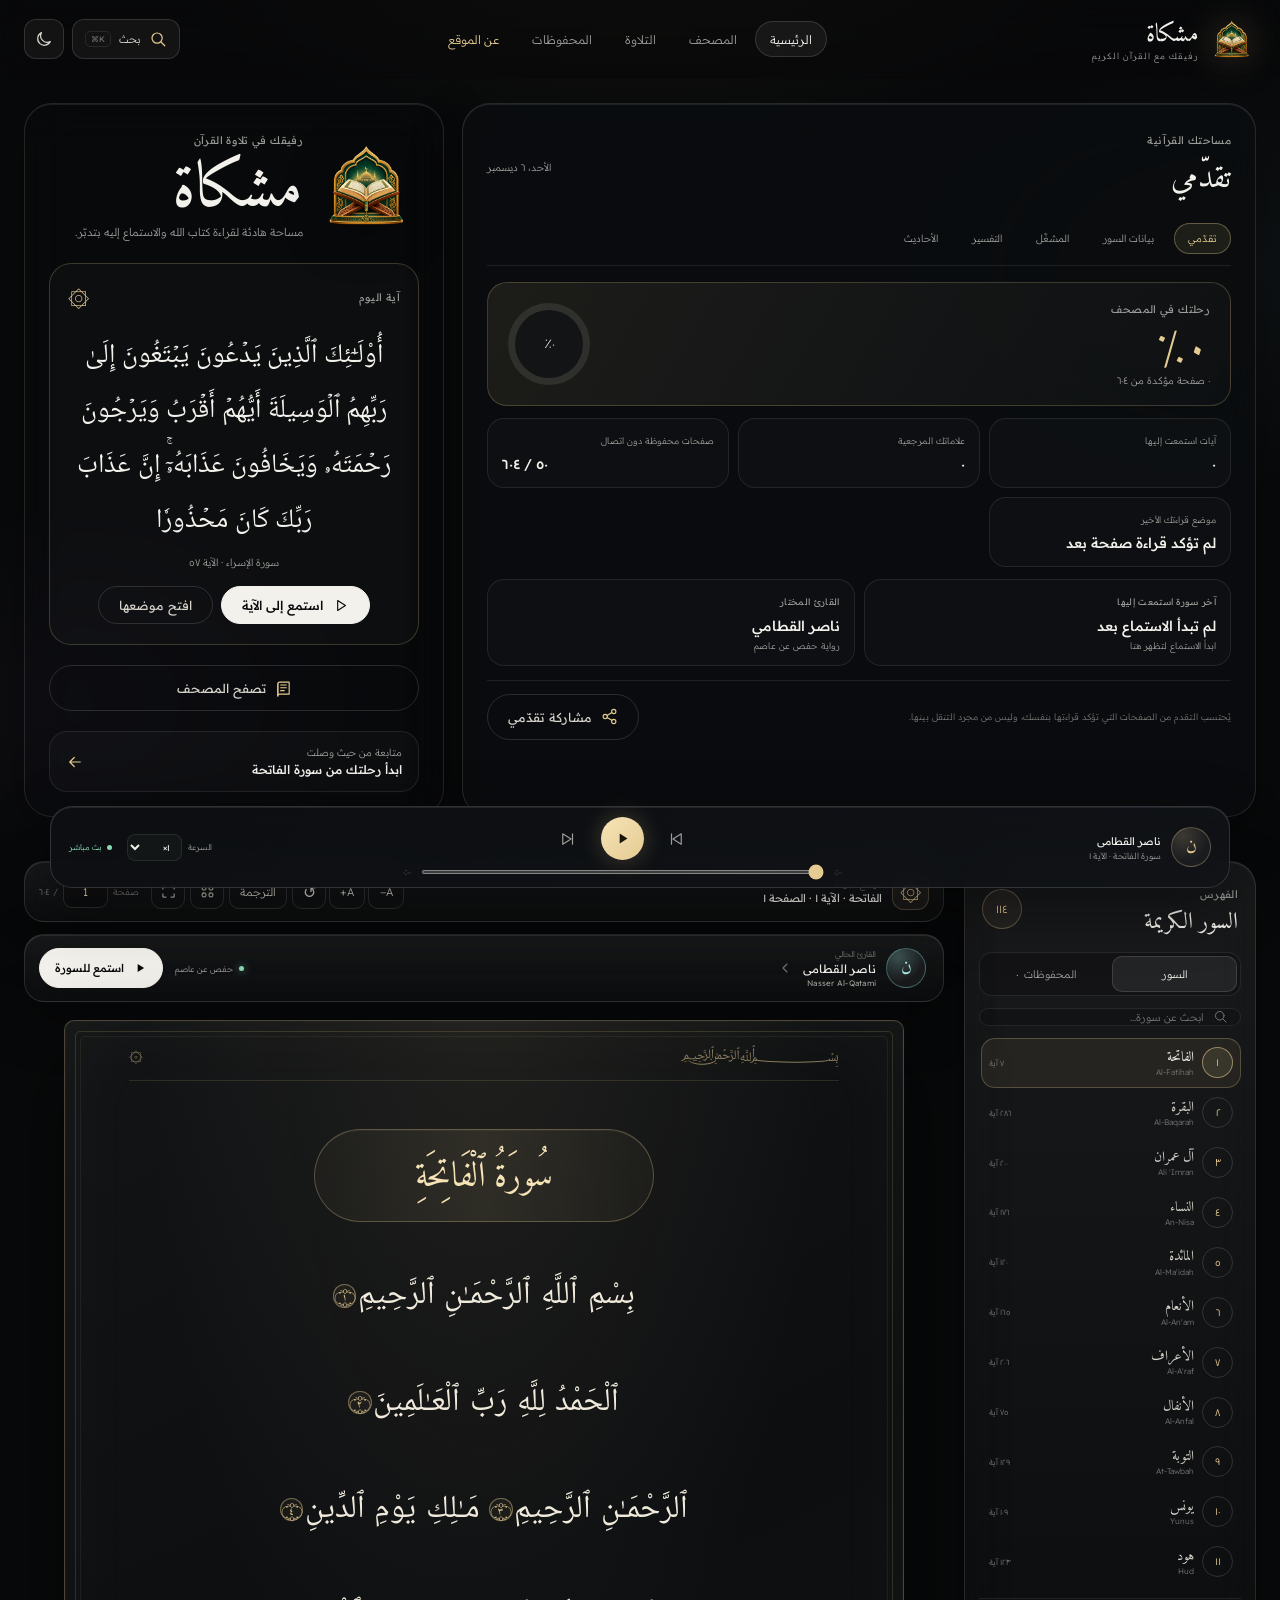
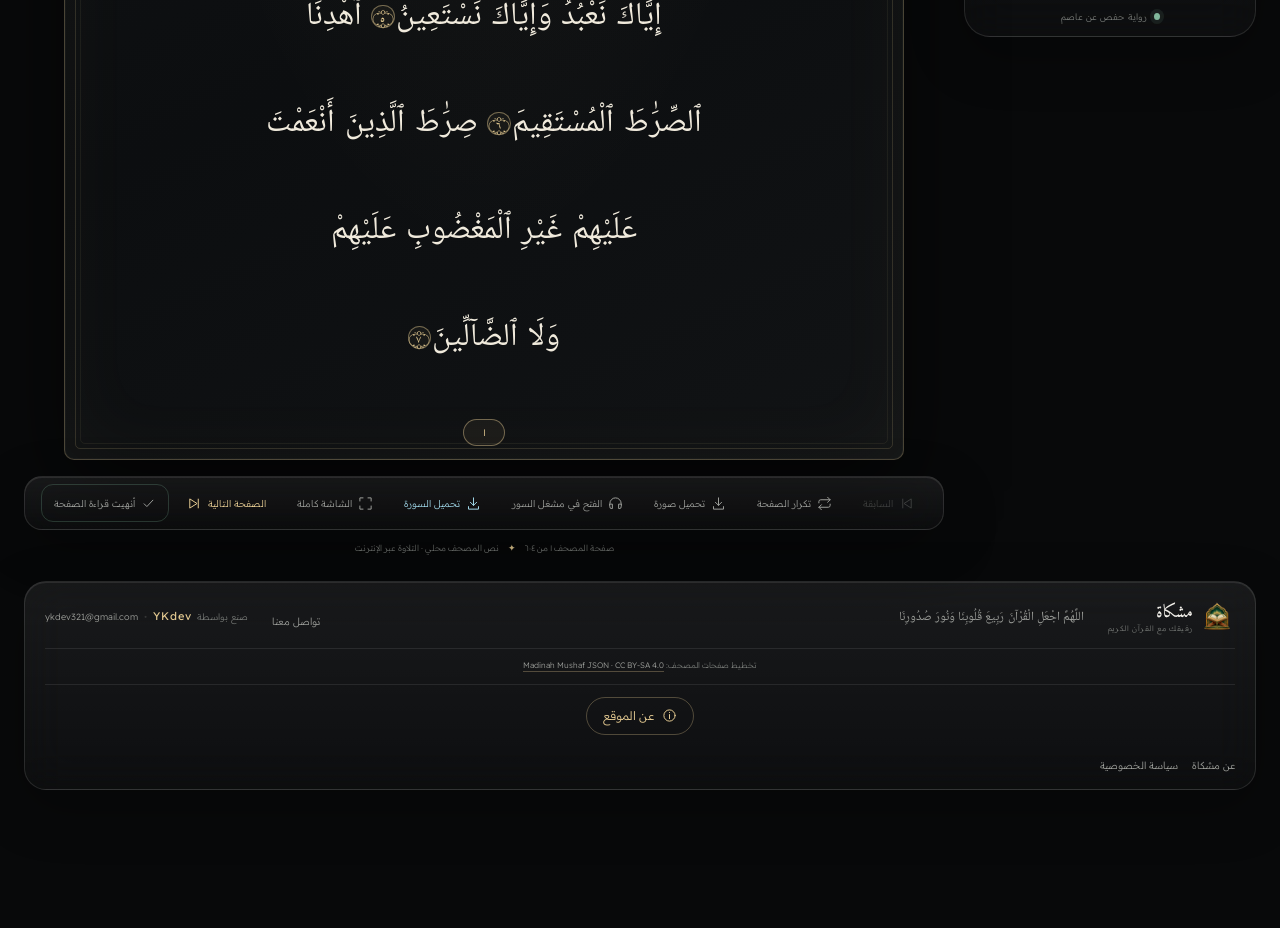
==== index.html @ bbfc26b6 "Upload Mishkat V8" ====
<!DOCTYPE html>

<html dir="rtl" lang="ar">
<head>
<meta charset="utf-8"/>
<meta content="width=device-width, initial-scale=1, viewport-fit=cover" name="viewport"/>
<meta content="#08090a" name="theme-color"/>
<meta content="8.1.0" name="application-version"/>
<meta content="القرآن الكريم — مصحف إلكتروني بتخطيط صفحات مصحف المدينة، وتلاوات متزامنة مع الكلمات، وفهرس كامل للصفحات، وقرّاء برواية حفص عن عاصم." name="description"/>
<meta content="dark light" name="color-scheme"/>
<title>مشكاة | القرآن الكريم</title>
<link href="icons/logo-mishkat.png" rel="icon" type="image/png"/>
<link href="manifest.webmanifest" rel="manifest"/>
<link as="font" crossorigin="" href="assets/fonts/readex-pro-ar.woff2" rel="preload" type="font/woff2"/>
<link as="font" crossorigin="" href="assets/fonts/noto-naskh-arabic-ar.woff2" rel="preload" type="font/woff2"/>
<link href="assets/styles.css" rel="stylesheet"/>
</head>
<body>
<svg aria-hidden="true" class="svg-sprite" xmlns="http://www.w3.org/2000/svg">
<symbol id="i-book" viewbox="0 0 24 24"><path d="M4 5.5A2.5 2.5 0 0 1 6.5 3H20v17H6.5A2.5 2.5 0 0 0 4 22.5z"></path><path d="M4 5.5v17M8 7h8M8 11h8M8 15h5"></path></symbol>
<symbol id="i-search" viewbox="0 0 24 24"><circle cx="10.8" cy="10.8" r="6.8"></circle><path d="m16 16 5 5"></path></symbol>
<symbol id="i-bookmark" viewbox="0 0 24 24"><path d="M6 4.5A1.5 1.5 0 0 1 7.5 3h9A1.5 1.5 0 0 1 18 4.5V22l-6-4-6 4z"></path></symbol>
<symbol id="i-moon" viewbox="0 0 24 24"><path d="M20.5 15.4A8.8 8.8 0 0 1 8.6 3.5 8.9 8.9 0 1 0 20.5 15.4Z"></path></symbol>
<symbol id="i-sun" viewbox="0 0 24 24"><circle cx="12" cy="12" r="4"></circle><path d="M12 2v2M12 20v2M4.9 4.9l1.4 1.4m11.4 11.4 1.4 1.4M2 12h2m16 0h2M4.9 19.1l1.4-1.4M17.7 6.3l1.4-1.4"></path></symbol>
<symbol id="i-play" viewbox="0 0 24 24"><path d="m8 5 11 7-11 7z"></path></symbol>
<symbol id="i-pause" viewbox="0 0 24 24"><path d="M8 5h3v14H8zM15 5h3v14h-3z"></path></symbol>
<symbol id="i-prev" viewbox="0 0 24 24"><path d="M6 5v14M19 5 8 12l11 7z"></path></symbol>
<symbol id="i-next" viewbox="0 0 24 24"><path d="M18 5v14M5 5l11 7-11 7z"></path></symbol>
<symbol id="i-menu" viewbox="0 0 24 24"><path d="M3 6h18M3 12h18M3 18h18"></path></symbol>
<symbol id="i-close" viewbox="0 0 24 24"><path d="m6 6 12 12M18 6 6 18"></path></symbol>
<symbol id="i-download" viewbox="0 0 24 24"><path d="M12 3v12m-5-5 5 5 5-5M4 17v4h16v-4"></path></symbol>
<symbol id="i-repeat" viewbox="0 0 24 24"><path d="m17 2 4 4-4 4M3 11V9a3 3 0 0 1 3-3h15M7 22l-4-4 4-4m14-1v2a3 3 0 0 1-3 3H3"></path></symbol>
<symbol id="i-chevron" viewbox="0 0 24 24"><path d="m9 18 6-6-6-6"></path></symbol>
<symbol id="i-headphones" viewbox="0 0 24 24"><path d="M3 13v-1a9 9 0 0 1 18 0v1M3 13h4v7H5a2 2 0 0 1-2-2zM21 13h-4v7h2a2 2 0 0 0 2-2z"></path></symbol>
<symbol id="i-share" viewbox="0 0 24 24"><circle cx="18" cy="5" r="3"></circle><circle cx="6" cy="12" r="3"></circle><circle cx="18" cy="19" r="3"></circle><path d="m8.7 10.7 6.6-4.4m-6.6 7 6.6 4.1"></path></symbol>
<symbol id="i-grid" viewbox="0 0 24 24"><rect height="6" rx="1.4" width="6" x="3.5" y="3.5"></rect><rect height="6" rx="1.4" width="6" x="14.5" y="3.5"></rect><rect height="6" rx="1.4" width="6" x="3.5" y="14.5"></rect><rect height="6" rx="1.4" width="6" x="14.5" y="14.5"></rect></symbol>
<symbol id="i-expand" viewbox="0 0 24 24"><path d="M8 3H3v5M16 3h5v5M8 21H3v-5M16 21h5v-5"></path></symbol>
<symbol id="i-collapse" viewbox="0 0 24 24"><path d="M3 8h5V3M21 8h-5V3M3 16h5v5M21 16h-5v5"></path></symbol>
<symbol id="i-check" viewbox="0 0 24 24"><path d="m5 12.5 4.4 4.4L19 6.7"></path></symbol>
<symbol id="i-info" viewbox="0 0 24 24"><circle cx="12" cy="12" r="9"></circle><path d="M12 10.5V17M12 7.2v.2"></path></symbol>
<symbol id="i-mail" viewbox="0 0 24 24"><rect height="14" rx="3" width="18" x="3" y="5"></rect><path d="m4 7 8 6 8-6"></path></symbol>
<symbol id="i-list" viewbox="0 0 24 24"><path d="M8 5h13M8 12h13M8 19h13M3.5 5h.1M3.5 12h.1M3.5 19h.1"></path></symbol>
<symbol id="i-arrow" viewbox="0 0 24 24"><path d="M19 12H5m6-6-6 6 6 6"></path></symbol>
<symbol id="i-spark" viewbox="0 0 24 24"><path d="M12 2.8c.6 5.1 3.1 7.6 8.2 8.2-5.1.6-7.6 3.1-8.2 8.2-.6-5.1-3.1-7.6-8.2-8.2 5.1-.6 7.6-3.1 8.2-8.2Z"></path></symbol>
</svg>
<div class="app">
<header class="topbar" id="topbar">
<div class="topbar-inner">
<button aria-controls="library-panel" aria-expanded="false" aria-label="فتح فهرس السور" class="icon-btn mobile-menu" id="mobile-menu">
<svg><use href="#i-menu"></use></svg>
</button>
<a aria-label="القرآن الكريم — الصفحة الرئيسية" class="brand" href="index.html">
<img alt="" class="brand-logo" height="46" src="icons/logo-mishkat.png" width="46"/>
<span class="brand-copy"><strong>مشكاة</strong><small>رفيقك مع القرآن الكريم</small></span>
</a>
<nav aria-label="التنقل الرئيسي" class="main-nav">
<button class="nav-link active" data-nav="home">الرئيسية</button>
<button class="nav-link" data-nav="reader">المصحف</button>
<a aria-label="فتح مشغل السور" class="nav-link" data-nav="listen" href="player.html">التلاوة</a>
<button class="nav-link" data-nav="saved">المحفوظات</button>
<a class="nav-link nav-about" href="about.html">عن الموقع</a>
</nav>
<div class="topbar-actions">
<button aria-label="بحث في القرآن" class="glass-action search-action" id="search-open">
<svg><use href="#i-search"></use></svg><span>بحث</span><kbd aria-hidden="true">⌘K</kbd>
</button>
<button aria-label="تغيير المظهر" class="glass-icon" id="theme-toggle" title="تغيير المظهر"><svg><use href="#i-moon"></use></svg></button>
</div>
</div>
</header>
<main class="page-shell" id="top">
<section aria-label="لوحة مشكاة الرئيسية" class="home-dashboard" id="home-dashboard">
<div class="home-intro glass-panel">
<div class="home-brand-lockup">
<img alt="شعار مشكاة" height="104" src="icons/logo-mishkat.png" width="104"/>
<div><span class="eyebrow">رفيقك في تلاوة القرآن</span><h1>مشكاة</h1><p>مساحة هادئة لقراءة كتاب الله والاستماع إليه بتدبّر.</p></div>
</div>
<div class="daily-verse-box">
<div class="daily-verse-heading"><span class="eyebrow">آية اليوم</span><span class="daily-verse-ornament">۞</span></div>
<blockquote dir="rtl" id="daily-verse-text" lang="ar">يتم تجهيز آية اليوم…</blockquote>
<div class="daily-verse-reference" id="daily-verse-reference">القرآن الكريم</div>
<div class="daily-verse-actions">
<button class="btn btn-primary" id="daily-ayah-play"><svg><use href="#i-play"></use></svg><span>استمع إلى الآية</span></button>
<button class="btn btn-ghost" id="daily-ayah-open">افتح موضعها</button>
</div>
</div>
<button class="btn btn-ghost" id="hero-browse"><svg><use href="#i-book"></use></svg><span>تصفح المصحف</span></button>
<button class="home-continue" id="dashboard-continue"><span>متابعة من حيث وصلت</span><strong id="dashboard-last-read">سورة الفاتحة · الآية ١</strong><svg><use href="#i-arrow"></use></svg></button>
</div>
<div class="dashboard-main glass-panel">
<div class="dashboard-header"><div><span class="eyebrow">مساحتك القرآنية</span><h2 id="dashboard-view-title">تقدّمي</h2></div><span class="dashboard-date" id="dashboard-date"></span></div>
<nav aria-label="أقسام لوحة مشكاة" class="dashboard-tabs">
<button aria-pressed="true" class="dashboard-tab active" data-dashboard-view="progress">تقدّمي</button>
<button aria-pressed="false" class="dashboard-tab" data-dashboard-view="surah">بيانات السور</button>
<button aria-pressed="false" class="dashboard-tab" data-dashboard-view="player">المشغّل</button>
<button aria-pressed="false" class="dashboard-tab" data-dashboard-view="tafsir">التفسير</button>
<button aria-pressed="false" class="dashboard-tab" data-dashboard-view="hadith">الأحاديث</button>
</nav>
<section aria-label="تقدمي" class="dashboard-view active" data-view-panel="progress">
<div class="progress-hero-card">
<div><span class="eyebrow">رحلتك في المصحف</span><strong id="progress-percentage">٠٪</strong><small id="progress-position">الصفحة ١ من ٦٠٤</small></div>
<div aria-label="نسبة التقدم" class="progress-ring" id="progress-ring" role="img"><span id="progress-ring-value">٠٪</span></div>
</div>
<div class="progress-stats-grid">
<article class="progress-stat"><span>آيات استمعت إليها</span><strong id="listened-count">٠</strong></article>
<article class="progress-stat"><span>علاماتك المرجعية</span><strong id="bookmark-total">٠</strong></article>
<article class="progress-stat"><span>صفحات محفوظة دون اتصال</span><strong dir="ltr" id="offline-pages-count">٠ / ٦٠٤</strong></article>
<article class="progress-stat"><span>موضع قراءتك الأخير</span><strong id="progress-last-read">الفاتحة · ١</strong></article>
</div>
<div class="progress-detail-grid">
<article class="progress-detail"><span class="eyebrow">آخر سورة استمعت إليها</span><strong id="last-listened-surah">لم تبدأ الاستماع بعد</strong><small id="last-listened-ayah">—</small></article>
<article class="progress-detail"><span class="eyebrow">القارئ المختار</span><strong id="progress-reciter">—</strong><small>رواية حفص عن عاصم</small></article>
</div>
<div class="progress-page-actions"><p class="dashboard-note">يُحتسب التقدم من الصفحات التي تؤكد قراءتها بنفسك، وليس من مجرد التنقل بينها.</p><button class="btn btn-ghost" id="share-progress-open"><svg><use href="#i-share"></use></svg><span>مشاركة تقدّمي</span></button></div>
</section>
<section aria-label="بيانات السور" class="dashboard-view" data-view-panel="surah" hidden="">
<div class="surah-information-head"><div><span class="eyebrow">معلومات السورة</span><h3 id="surah-info-name">الفاتحة</h3><p id="surah-info-subtitle">السورة رقم ١</p></div><label class="dashboard-select-label">اختر السورة<select aria-label="اختر سورة لعرض بياناتها" id="dashboard-surah-select"></select></label></div>
<div class="surah-info-grid" id="surah-info-grid"></div>
<p class="dashboard-note">نعرض البيانات الثابتة الموجودة في مصدر المصحف. لم نضف سنة نزول هجرية لأن ملفات المشروع لا تتضمن تاريخاً موثقاً موحداً لكل سورة.</p>
<button class="btn btn-ghost" id="surah-info-open">افتح السورة في المصحف</button>
</section>
<section aria-label="مشغل السور في صفحة مستقلة" class="dashboard-view" data-view-panel="player" hidden="">
<div class="player-entry-card">
<div aria-hidden="true" class="player-entry-art"><span>♫</span></div>
<div class="player-entry-copy">
<span class="eyebrow">مشغّل مشكاة</span>
<h3>استمع إلى القرآن كما تحب</h3>
<p>قائمة القرّاء يساراً، والسور يميناً، وتحكّم كامل في التلاوة من صفحة مستقلة.</p>
<a class="btn btn-primary" href="player.html">فتح المشغّل الكامل</a>
</div>
</div>
</section>
<section aria-label="تفسير الآيات" class="dashboard-view" data-view-panel="tafsir" hidden="">
<div class="surah-information-head"><div><span class="eyebrow">معاني الآيات</span><h3>تفسير القرآن الكريم</h3><p>خمسة مصادر من ملفات التفسير المرفقة</p></div></div>
<div class="tafsir-filters"><label class="dashboard-select-label">السورة<select id="tafsir-surah-select"></select></label><label class="dashboard-select-label">رقم الآية<input aria-label="أدخل رقم الآية" id="tafsir-ayah-number" inputmode="numeric" min="1" step="1" type="number" value="1"/></label><label class="dashboard-select-label">المفسّر<select id="tafsir-source-select"><option>التفسير الميسر</option><option>تفسير ابن كثير</option><option>تفسير السعدي</option><option>تفسير القرطبي</option><option>تفسير الطبري</option></select></label></div>
<div class="tafsir-verse-box"><span class="eyebrow">الآية الكريمة</span><p id="tafsir-verse-text"></p></div>
<article class="tafsir-text-card"><header><span class="eyebrow" id="tafsir-source-label">التفسير الميسر</span><button aria-label="استمع إلى الآية" class="icon-btn" id="tafsir-read-ayah" title="استمع إلى الآية">▷</button></header><p id="tafsir-text">اختر سورة وآية لعرض التفسير.</p></article>
<p class="dashboard-note">الملفات مرفقة بالمشروع وتُحمّل سورة واحدة عند الطلب. هذه مجموعة بيانات مجمّعة؛ يُستحسن مراجعة النصوص مقابل طبعات موثوقة من كتب التفسير قبل الاعتماد البحثي.</p>
</section>
<section aria-label="الأربعون النووية" class="dashboard-view" data-view-panel="hadith" hidden="">
<div class="hadith-heading"><span class="eyebrow">من جوامع الكلم</span><h3 id="hadith-heading-title">مكتبة الأحاديث</h3><p>متون من مجموعات حديثية معروفة، مع إظهار اسم الكتاب ورقم الحديث.</p></div>
<label class="dashboard-select-label hadith-collection-label">مصدر الأحاديث<select id="hadith-collection"><option value="nawawi">الأربعون النووية</option><option value="bukhari">صحيح البخاري</option><option value="muslim">صحيح مسلم</option><option value="abudawud">سنن أبي داود</option><option value="tirmidhi">جامع الترمذي</option><option value="nasai">سنن النسائي</option><option value="ibnmajah">سنن ابن ماجه</option></select></label>
<label class="dashboard-select-label hadith-search-label">ابحث في الأحاديث<input id="hadith-search" placeholder="ابحث بكلمة من الحديث…" type="search"/></label>
<div class="hadith-layout"><div class="hadith-list" id="hadith-list"><p class="dashboard-note">سيتم تجهيز الأحاديث محلياً عند فتح هذا القسم أول مرة.</p></div><article class="hadith-reading-card" id="hadith-reading-card"><span class="eyebrow">الحديث المختار</span><h3 id="hadith-title">الأربعون النووية</h3><p id="hadith-text">اختر كتاباً من القائمة لعرض متونه. تُحمّل المجموعة عند الطلب وتُحفظ محلياً بعد نجاح التنزيل.</p><small id="hadith-reference"></small></article></div>
<p class="dashboard-note">المتون من نسخ عربية منشورة في مشروع Hadith API. بعض كتب السنن تضم الصحيح والحسن والضعيف؛ اسم الكتاب ليس حكماً على درجة كل حديث. اعرض درجة الحديث فقط عندما تكون مرفقة بمرجع موثوق.</p>
</section>
</div>
</section>
<section aria-label="المصحف وفهرس السور" class="workspace" id="reader">
<aside class="library-panel glass-panel" id="library-panel">
<div class="panel-heading">
<div><span class="eyebrow">الفهرس</span><h2>السور الكريمة</h2></div>
<button aria-label="إغلاق الفهرس" class="icon-btn library-close" id="library-close"><svg><use href="#i-close"></use></svg></button>
<span class="surah-count">١١٤</span>
</div>
<div aria-label="فهرس المصحف" class="library-tabs" role="tablist">
<button aria-selected="true" class="library-tab active" data-library="surahs" role="tab">السور</button>
<button aria-selected="false" class="library-tab" data-library="bookmarks" role="tab">المحفوظات <span id="bookmark-count">٠</span></button>
</div>
<label class="search-field">
<svg><use href="#i-search"></use></svg>
<input aria-label="ابحث عن سورة" autocomplete="off" id="surah-search" placeholder="ابحث عن سورة..." type="search"/>
</label>
<div aria-live="polite" class="surah-list" id="surah-list"><div class="loading-line">يتم تجهيز الفهرس...</div></div>
<div class="library-footer"><span class="live-dot"></span> رواية حفص عن عاصم</div>
</aside>
<section aria-label="قارئ المصحف" class="reader-column" id="reader-panel">
<div class="reader-top glass-panel">
<div class="reader-position">
<span class="position-emblem">۞</span>
<div><small>موضع القراءة</small><strong id="reader-location-text">سورة الفاتحة · الآية ١</strong></div>
</div>
<div class="reader-tools">
<div aria-label="حجم الخط" class="tool-group">
<button aria-label="تصغير الخط" class="setting-button" id="font-smaller">A−</button>
<button aria-label="تكبير الخط" class="setting-button" id="font-larger">A+</button>
<button aria-label="استعادة حجم الخط المريح" class="setting-button font-reset" id="font-reset" title="استعادة حجم الخط المريح">↺</button>
</div>
<button aria-pressed="false" class="setting-button translation-button" id="translation-toggle">الترجمة</button>
<button aria-label="فهرس صفحات المصحف" class="icon-btn" id="page-index-btn" title="فهرس صفحات المصحف"><svg><use href="#i-grid"></use></svg></button>
<button aria-label="الشاشة كاملة — تكبير صفحة المصحف" class="icon-btn" id="focus-mode-btn" title="الشاشة كاملة"><svg><use href="#i-expand"></use></svg></button>
</div>
<div class="page-jump">
<label for="page-number-input">صفحة</label>
<input aria-label="رقم الصفحة" id="page-number-input" inputmode="numeric" max="604" min="1" type="number" value="1"/>
<span id="page-total">/ ٦٠٤</span>
</div>
</div>
<div class="recitation-bar glass-panel" id="listen">
<button aria-controls="reciter-dialog" aria-haspopup="dialog" class="reciter-current" id="reciter-picker-open">
<span class="avatar" id="reciter-current-avatar">ن</span>
<span class="reciter-current-copy">
<small>القارئ الحالي</small>
<strong id="reciter-current-name">جارٍ التحميل...</strong>
<em id="reciter-current-en">Hafs an Asim</em>
</span>
<svg class="chevron"><use href="#i-chevron"></use></svg>
</button>
<div class="recitation-actions">
<span class="live-badge"><span></span> حفص عن عاصم</span>
<button class="btn btn-listen" id="play-surah"><svg><use href="#i-play"></use></svg><span>استمع للسورة</span></button>
</div>
<select aria-hidden="true" class="sr-only" id="reciter-select" tabindex="-1"></select>
</div>
<div class="reader-message" hidden="" id="reader-message" role="status"></div>
<div class="mushaf-stage" id="mushaf-stage">
<div aria-label="صفحة المصحف" class="mushaf-page" id="mushaf-page">
<div class="mushaf-topline"><span>﷽</span><span class="mushaf-ornament">۞</span></div>
<div class="mushaf-page-heading" id="surah-heading"><span>مصحف المدينة · رواية حفص عن عاصم</span></div>
<div class="mushaf-basmalah" hidden="" id="mushaf-basmalah">بِسْمِ اللَّهِ الرَّحْمَٰنِ الرَّحِيمِ</div>
<div class="quran-content" dir="rtl" id="quran-content" lang="ar"><div class="loading-state">تُفتَح صفحات المصحف...</div></div>
<div class="mushaf-page-footer"><span class="mushaf-page-number" id="mushaf-page-number">١</span></div>
</div>
</div>
<div aria-label="أدوات صفحة المصحف" class="page-actions glass-panel">
<button class="page-tool" id="previous-page" title="الصفحة السابقة"><svg class="mirror-icon"><use href="#i-next"></use></svg><span>السابقة</span></button>
<button aria-pressed="false" class="page-tool repeat-page" id="repeat-page" title="تكرار الصفحة"><svg><use href="#i-repeat"></use></svg><span>تكرار الصفحة</span></button>
<button class="page-tool" id="download-page-image" title="تحميل صورة الصفحة"><svg><use href="#i-download"></use></svg><span>تحميل صورة</span></button>
<button class="page-tool" id="open-in-surah-player" title="فتح السورة الحالية في المشغل"><svg><use href="#i-headphones"></use></svg><span>الفتح في مشغل السور</span></button>
<button class="page-tool download-audio" id="download-surah-audio" title="تحميل ملف MP3 للسورة الحالية"><svg><use href="#i-download"></use></svg><span>تحميل السورة</span></button>
<button class="page-tool" id="focus-page-btn" title="الشاشة كاملة — تكبير صفحة المصحف"><svg><use href="#i-expand"></use></svg><span>الشاشة كاملة</span></button>
<button class="page-tool next-page" id="next-page" title="الصفحة التالية"><span>الصفحة التالية</span><svg><use href="#i-next"></use></svg></button>
<button aria-pressed="false" class="page-tool page-read-confirm" id="confirm-page-read" title="تأكيد أنك قرأت هذه الصفحة"><svg><use href="#i-check"></use></svg><span>أنهيت قراءة الصفحة</span></button></div>
<div class="page-status"><span id="page-counter">الصفحة ١ من ٦٠٤</span><span class="page-status-separator">✦</span><span>نص المصحف محلي · التلاوة عبر الإنترنت</span></div>
</section>
</section>
<footer class="site-footer glass-panel">
<div class="footer-brand">
<img alt="" height="34" src="icons/logo-mishkat.png" width="34"/>
<div><strong>مشكاة</strong><small>رفيقك مع القرآن الكريم</small></div>
</div>
<p class="footer-dua">اللَّهُمَّ اجْعَلِ الْقُرْآنَ رَبِيعَ قُلُوبِنَا وَنُورَ صُدُورِنَا</p>
<div class="footer-links">
<a href="mailto:ykdev321@gmail.com">تواصل معنا</a>
</div>
<div class="footer-credit"><span>صنع بواسطة</span><strong>YKdev</strong><i>•</i><a href="mailto:ykdev321@gmail.com">ykdev321@gmail.com</a></div>
<div class="footer-sources">تخطيط صفحات المصحف: <a href="https://github.com/ouryhamdalaye/madinah-mushaf-json" rel="noopener" target="_blank">Madinah Mushaf JSON · CC BY-SA 4.0</a></div>
<div class="footer-about-bottom"><a aria-label="اقرأ عن موقع مشكاة" href="about.html"><svg><use href="#i-info"></use></svg><span>عن الموقع</span></a></div>
<nav aria-label="روابط الموقع" class="footer-links"><a href="about.html">عن مشكاة</a><a href="privacy.html">سياسة الخصوصية</a></nav></footer>
</main>
</div>
<div class="focus-bar glass-panel" hidden="" id="mushaf-focus-bar">
<button aria-label="إغلاق عرض المصحف الكامل" class="icon-btn focus-exit" id="focus-exit"><svg><use href="#i-close"></use></svg></button>
<div class="focus-title"><span class="eyebrow">الشاشة كاملة</span><strong id="focus-title-text">الصفحة ١ من ٦٠٤</strong></div>
<div class="focus-controls">
<button aria-label="الصفحة السابقة" class="icon-btn" id="focus-prev"><svg class="mirror-icon"><use href="#i-next"></use></svg></button>
<label class="focus-page-jump"><input aria-label="رقم الصفحة" id="focus-page-input" inputmode="numeric" max="604" min="1" type="number" value="1"/><span id="focus-page-total">/ ٦٠٤</span></label>
<button aria-label="الصفحة التالية" class="icon-btn" id="focus-next"><svg><use href="#i-next"></use></svg></button>
<span aria-hidden="true" class="focus-divider"></span>
<button aria-label="تصغير الخط" class="setting-button" id="focus-zoom-out">A−</button>
<button aria-label="تكبير الخط" class="setting-button" id="focus-zoom-in">A+</button>
<button aria-label="استعادة حجم الخط المريح" class="setting-button font-reset" id="focus-zoom-reset" title="استعادة حجم الخط المريح">↺</button>
<button class="focus-chip" id="focus-page-index"><svg><use href="#i-grid"></use></svg><span>الفهرس</span></button>
<button aria-label="ملء الشاشة" class="icon-btn" id="focus-fullscreen" title="ملء الشاشة"><svg><use href="#i-expand"></use></svg></button>
</div>
</div>
<section aria-label="مشغل التلاوة" class="player-dock glass-panel" id="player-dock">
<div class="player-info">
<div class="player-avatar" id="player-avatar">ق</div>
<div class="player-track"><strong id="player-reciter">اختر قارئًا</strong><span id="player-surah">جاهز للاستماع</span></div>
</div>
<div class="player-center">
<div class="player-controls">
<button aria-label="الآية السابقة" class="player-control" id="previous-ayah"><svg><use href="#i-prev"></use></svg></button>
<button aria-label="تشغيل" class="player-main" id="player-toggle"><svg><use href="#i-play"></use></svg></button>
<button aria-label="الآية التالية" class="player-control" id="next-ayah"><svg><use href="#i-next"></use></svg></button>
</div>
<div class="progress-row"><span id="current-time">٠:٠٠</span><input aria-label="موضع التلاوة" id="audio-progress" max="1000" min="0" type="range" value="0"/><span id="total-time">٠:٠٠</span></div>
</div>
<div class="player-extra">
<label class="speed-wrap"><span>السرعة</span><select aria-label="سرعة التشغيل" id="playback-speed"><option value="0.75">٠٫٧٥×</option><option value="0.9">٠٫٩×</option><option selected="" value="1">١×</option><option value="1.1">١٫١×</option><option value="1.25">١٫٢٥×</option></select></label>
<div class="stream-badge"><span></span> بث مباشر</div>
</div>
</section>
<div aria-label="إجراءات الآية المحددة" class="ayah-selection-menu glass-panel" hidden="" id="ayah-selection-menu" role="menu">
<button id="selection-copy" role="menuitem" type="button">نسخ الآية</button>
<button id="selection-play" role="menuitem" type="button">تشغيل الآية</button>
<button id="selection-tafsir" role="menuitem" type="button">فتح في التفسير</button></div>
<audio id="audio" preload="none"></audio>
<div class="search-overlay" hidden="" id="search-overlay">
<div class="search-backdrop" data-close-search=""></div>
<section aria-labelledby="search-title" aria-modal="true" class="search-dialog glass-panel" role="dialog">
<div class="search-dialog-head">
<div><span class="eyebrow">بحث في كتاب الله</span><h2 id="search-title">ابحث عن آية أو سورة</h2></div>
<button aria-label="إغلاق البحث" class="icon-btn" id="search-close"><svg><use href="#i-close"></use></svg></button>
</div>
<label class="global-search-box"><svg><use href="#i-search"></use></svg><input autocomplete="off" id="global-search" placeholder="اكتب كلمة أو جزءًا من آية..." type="search"/></label>
<div class="search-hint">البحث يعمل من نص القرآن المخزّن داخل الموقع. <kbd>/</kbd> للفتح السريع.</div>
<div class="search-results" id="search-results"><div class="search-empty">ابدأ بكتابة كلمة للبحث.</div></div>
</section>
</div>
<div class="modal-layer" hidden="" id="reciter-dialog">
<div class="modal-scrim" data-close-reciter=""></div>
<section aria-labelledby="reciter-dialog-title" aria-modal="true" class="modal-card reciter-dialog-card glass-panel" role="dialog">
<header class="modal-head">
<div><span class="eyebrow">قائمة القرّاء</span><h2 id="reciter-dialog-title">اختر تلاوتك</h2><p>اثنا عشر قارئًا برواية حفص عن عاصم، مع تزامن الكلمات للعشرة الأوائل.</p></div>
<button aria-label="إغلاق قائمة القرّاء" class="icon-btn" id="reciter-dialog-close"><svg><use href="#i-close"></use></svg></button>
</header>
<div class="reciter-picker" id="reciter-grid"><div class="loading-line">يتم تجهيز القرّاء...</div></div>
<p class="modal-note"><span class="live-dot"></span> التلاوات تُبث من مصادرها الأصلية عند الطلب، ولا تُخزَّن ملفات الصوت داخل الموقع.</p>
</section>
</div>
<div class="modal-layer" hidden="" id="page-index-dialog">
<div class="modal-scrim" data-close-page-index=""></div>
<section aria-labelledby="page-index-title" aria-modal="true" class="modal-card page-index-card glass-panel" role="dialog">
<header class="modal-head">
<div><span class="eyebrow">فهرس المصحف</span><h2 id="page-index-title">٦٠٤ صفحات</h2><p>تنقّل بين صفحات مصحف المدينة كاملة، أو ابحث برقم الصفحة.</p></div>
<button aria-label="إغلاق فهرس الصفحات" class="icon-btn" id="page-index-close"><svg><use href="#i-close"></use></svg></button>
</header>
<label class="search-field page-index-search"><svg><use href="#i-search"></use></svg><input aria-label="ابحث برقم الصفحة" autocomplete="off" id="page-index-search" inputmode="numeric" placeholder="ابحث برقم الصفحة..." type="search"/></label>
<div class="page-index-grid" id="page-index-grid"></div>
</section>
</div>
<button aria-label="إغلاق الفهرس" class="drawer-scrim" hidden="" id="library-scrim"></button>
<div aria-live="polite" class="toast" id="toast" role="status"></div>
<script defer="" src="assets/app.js"></script>
<div class="modal-layer" hidden="" id="progress-share-dialog">
<div class="modal-scrim" data-close-progress-share=""></div>
<section aria-labelledby="progress-share-title" aria-modal="true" class="modal-card progress-share-card glass-panel" role="dialog">
<header class="modal-head"><div><span class="eyebrow">بطاقة من رحلتك</span><h2 id="progress-share-title">شارك تقدّمك مع القرآن</h2></div><button aria-label="إغلاق" class="icon-btn" id="progress-share-close"><svg><use href="#i-close"></use></svg></button></header>
<label class="dashboard-select-label">الاسم الذي سيظهر على البطاقة<input autocomplete="name" id="progress-share-name" maxlength="40" placeholder="اكتب اسمك" required="" type="text"/></label>
<p class="dashboard-note">ستُنشأ صورة PNG على جهازك. لا يُرسل اسمك أو سجل قراءتك إلى أي خادم.</p>
<div class="progress-share-actions"><button class="btn btn-ghost" id="progress-share-cancel">إلغاء</button><button class="btn btn-primary" id="progress-share-generate"><svg><use href="#i-download"></use></svg><span>إنشاء الصورة</span></button></div>
</section>
</div></body>
</html>
---- assets/styles.css ----
/* ============================================================
   القرآن الكريم — visual system
   A quiet, editorial glass interface inspired by modern Qur'an apps.
   ============================================================ */

@font-face {
  font-family: "Readex Pro";
  src: url("fonts/readex-pro-ar.woff2") format("woff2");
  font-weight: 200 700;
  font-style: normal;
  font-display: swap;
  unicode-range: U+0600-06FF, U+0750-077F, U+0870-0891, U+0897-08E1, U+08E3-08FF, U+200C-200E, U+2010-2011, U+204F, U+2E41, U+FB50-FDFF, U+FE70-FE74, U+FE76-FEFC, U+102E0-102FB, U+10E60-10E7E, U+10EC2-10EC7, U+10EC9-10EEE, U+10EF0-10EFF, U+1EE00-1EE03, U+1EE05-1EE1F, U+1EE21-1EE22, U+1EE24, U+1EE27, U+1EE29-1EE32, U+1EE34-1EE37, U+1EE39, U+1EE3B, U+1EE42, U+1EE47, U+1EE49, U+1EE4B, U+1EE4D-1EE4F, U+1EE51-1EE52, U+1EE54, U+1EE57, U+1EE59, U+1EE5B, U+1EE5D, U+1EE5F, U+1EE61-1EE62, U+1EE64, U+1EE67-1EE6A, U+1EE6C-1EE72, U+1EE74-1EE77, U+1EE79-1EE7C, U+1EE7E, U+1EE80-1EE89, U+1EE8B-1EE9B, U+1EEA1-1EEA3, U+1EEA5-1EEA9, U+1EEAB-1EEBB, U+1EEF0-1EEF1;
}
@font-face {
  font-family: "Readex Pro";
  src: url("fonts/readex-pro-latin.woff2") format("woff2");
  font-weight: 200 700;
  font-style: normal;
  font-display: swap;
  unicode-range: U+0000-00FF, U+0131, U+0152-0153, U+02BB-02BC, U+02C6, U+02DA, U+02DC, U+0304, U+0308, U+0329, U+2000-206F, U+20AC, U+2122, U+2191, U+2193, U+2212, U+2215, U+FEFF, U+FFFD;
}
@font-face {
  font-family: "Noto Naskh Arabic";
  src: url("fonts/noto-naskh-arabic-ar.woff2") format("woff2");
  font-style: normal;
  font-weight: 400;
  font-display: swap;
  unicode-range: U+0600-06FF, U+0750-077F, U+0870-0891, U+0897-08E1, U+08E3-08FF, U+200C-200E, U+2010-2011, U+204F, U+2E41, U+FB50-FDFF, U+FE70-FE74, U+FE76-FEFC, U+102E0-102FB, U+10E60-10E7E, U+10EC2-10EC7, U+10EC9-10EEE, U+10EF0-10EFF, U+1EE00-1EE03, U+1EE05-1EE1F, U+1EE21-1EE22, U+1EE24, U+1EE27, U+1EE29-1EE32, U+1EE34-1EE37, U+1EE39, U+1EE3B, U+1EE42, U+1EE47, U+1EE49, U+1EE4B, U+1EE4D-1EE4F, U+1EE51-1EE52, U+1EE54, U+1EE57, U+1EE59, U+1EE5B, U+1EE5D, U+1EE5F, U+1EE61-1EE62, U+1EE64, U+1EE67-1EE6A, U+1EE6C-1EE72, U+1EE74-1EE77, U+1EE79-1EE7C, U+1EE7E, U+1EE80-1EE89, U+1EE8B-1EE9B, U+1EEA1-1EEA3, U+1EEA5-1EEA9, U+1EEAB-1EEBB, U+1EEF0-1EEF1;
}
@font-face {
  font-family: "Noto Naskh Arabic Local";
  src: local("Noto Naskh Arabic"), local("NotoNaskhArabic-Regular");
  font-style: normal;
  font-weight: 400;
  font-display: swap;
}
@font-face {
  font-family: "Amiri";
  src: url("fonts/amiri-400-ar.woff2") format("woff2");
  font-weight: 400;
  font-style: normal;
  font-display: swap;
  unicode-range: U+0600-06FF, U+0750-077F, U+0870-0891, U+0897-08E1, U+08E3-08FF, U+200C-200E, U+2010-2011, U+204F, U+2E41, U+FB50-FDFF, U+FE70-FE74, U+FE76-FEFC, U+102E0-102FB, U+10E60-10E7E, U+10EC2-10EC7, U+10EC9-10EEE, U+10EF0-10EFF, U+1EE00-1EE03, U+1EE05-1EE1F, U+1EE21-1EE22, U+1EE24, U+1EE27, U+1EE29-1EE32, U+1EE34-1EE37, U+1EE39, U+1EE3B, U+1EE42, U+1EE47, U+1EE49, U+1EE4B, U+1EE4D-1EE4F, U+1EE51-1EE52, U+1EE54, U+1EE57, U+1EE59, U+1EE5B, U+1EE5D, U+1EE5F, U+1EE61-1EE62, U+1EE64, U+1EE67-1EE6A, U+1EE6C-1EE72, U+1EE74-1EE77, U+1EE79-1EE7C, U+1EE7E, U+1EE80-1EE89, U+1EE8B-1EE9B, U+1EEA1-1EEA3, U+1EEA5-1EEA9, U+1EEAB-1EEBB, U+1EEF0-1EEF1;
}
@font-face {
  font-family: "Amiri";
  src: url("fonts/amiri-700-ar.woff2") format("woff2");
  font-weight: 700;
  font-style: normal;
  font-display: swap;
  unicode-range: U+0600-06FF, U+0750-077F, U+0870-0891, U+0897-08E1, U+08E3-08FF, U+200C-200E, U+2010-2011, U+204F, U+2E41, U+FB50-FDFF, U+FE70-FE74, U+FE76-FEFC, U+102E0-102FB, U+10E60-10E7E, U+10EC2-10EC7, U+10EC9-10EEE, U+10EF0-10EFF, U+1EE00-1EE03, U+1EE05-1EE1F, U+1EE21-1EE22, U+1EE24, U+1EE27, U+1EE29-1EE32, U+1EE34-1EE37, U+1EE39, U+1EE3B, U+1EE42, U+1EE47, U+1EE49, U+1EE4B, U+1EE4D-1EE4F, U+1EE51-1EE52, U+1EE54, U+1EE57, U+1EE59, U+1EE5B, U+1EE5D, U+1EE5F, U+1EE61-1EE62, U+1EE64, U+1EE67-1EE6A, U+1EE6C-1EE72, U+1EE74-1EE77, U+1EE79-1EE7C, U+1EE7E, U+1EE80-1EE89, U+1EE8B-1EE9B, U+1EEA1-1EEA3, U+1EEA5-1EEA9, U+1EEAB-1EEBB, U+1EEF0-1EEF1;
}

:root {
  color-scheme: dark;
  --paper: #08090a;
  --paper-soft: #0d0f11;
  --ink: #f3f1eb;
  --ink-soft: #d7d4cc;
  --muted: #9b9d99;
  --muted-2: #737673;
  --faint: rgba(243, 241, 235, .14);
  --rule: rgba(243, 241, 235, .09);
  --wash: rgba(243, 241, 235, .05);
  --glass-bg: linear-gradient(180deg, rgba(255, 255, 255, .07), rgba(255, 255, 255, .025));
  --glass-border: rgba(255, 255, 255, .115);
  --glass-shadow: 0 18px 54px rgba(0, 0, 0, .28), inset 0 1px 0 rgba(255, 255, 255, .09);
  --glass-strong: rgba(11, 13, 15, .9);
  --accent: #e5cb92;
  --accent-strong: #f6e3b6;
  --accent-ink: #19140a;
  --accent-rgb: 229, 203, 146;
  --green: #8bd8b5;
  --blue: #9ed5e6;
  --rose: #e6a6a0;
  --blur: 22px;
  --page-bg:
    radial-gradient(ellipse at 50% -8%, rgba(229, 203, 146, .075), transparent 58%),
    linear-gradient(155deg, #121416 0%, #0c0e10 54%, #111315 100%);
  --page-ink: #f0eadc;
  --page-muted: rgba(240, 234, 220, .62);
  --page-border: rgba(229, 203, 146, .28);
  --page-glow: rgba(229, 203, 146, .045);
  --page-number: #e5cb92;
  --shadow: 0 32px 90px rgba(0, 0, 0, .48);
  --sans: "Readex Pro", "Noto Sans Arabic", "Segoe UI", Tahoma, sans-serif;
  --serif: "Amiri", "Noto Naskh Arabic", Georgia, serif;
  --quran: "Noto Naskh Arabic", "Noto Naskh Arabic Local", serif;
  font-family: var(--sans);
  font-weight: 300;
  font-synthesis: none;
}

* { box-sizing: border-box; }
html { scroll-behavior: smooth; }
body {
  margin: 0;
  min-height: 100vh;
  padding-bottom: 116px;
  color: var(--ink);
  background:
    radial-gradient(ellipse 62% 42% at 50% -12%, rgba(229, 203, 146, .085), transparent 66%),
    radial-gradient(ellipse 44% 38% at 98% 30%, rgba(110, 160, 180, .055), transparent 64%),
    radial-gradient(ellipse 46% 36% at 2% 78%, rgba(140, 120, 180, .04), transparent 62%),
    var(--paper);
  background-attachment: fixed;
  overflow-x: hidden;
  -webkit-font-smoothing: antialiased;
}
body::before {
  content: "";
  position: fixed;
  inset: 0;
  z-index: -1;
  pointer-events: none;
  opacity: .22;
  background-image: radial-gradient(rgba(255, 255, 255, .14) .45px, transparent .55px);
  background-size: 26px 26px;
  mask-image: radial-gradient(ellipse 80% 70% at 50% 30%, #000 10%, transparent 78%);
  -webkit-mask-image: radial-gradient(ellipse 80% 70% at 50% 30%, #000 10%, transparent 78%);
}
::selection { background: var(--accent); color: var(--accent-ink); }
button, input, select, textarea { font: inherit; }
button { color: inherit; }
a { color: inherit; text-decoration: none; }
img, svg { display: block; }
button:focus-visible, a:focus-visible, input:focus-visible, select:focus-visible, [tabindex]:focus-visible {
  outline: 2px solid var(--accent);
  outline-offset: 3px;
}
[hidden] { display: none !important; }
body.dialog-open { overflow: hidden; }

.svg-sprite { position: absolute; width: 0; height: 0; overflow: hidden; }
svg { width: 18px; height: 18px; fill: none; stroke: currentColor; stroke-width: 1.6; stroke-linecap: round; stroke-linejoin: round; }
.sr-only { position: absolute; width: 1px; height: 1px; padding: 0; margin: -1px; overflow: hidden; clip: rect(0, 0, 0, 0); white-space: nowrap; border: 0; }
.mirror-icon { transform: scaleX(-1); }

/* ------------------------------------------------------------
   Shared surfaces
   ------------------------------------------------------------ */
.glass-panel {
  background: var(--glass-bg);
  border: 1px solid var(--glass-border);
  box-shadow: var(--glass-shadow);
  -webkit-backdrop-filter: blur(var(--blur)) saturate(1.45);
  backdrop-filter: blur(var(--blur)) saturate(1.45);
}
.eyebrow {
  display: inline-flex;
  align-items: center;
  gap: 7px;
  color: var(--muted);
  font-size: 10.5px;
  font-weight: 400;
  letter-spacing: .035em;
  line-height: 1.6;
}
.eyebrow-dot { width: 5px; height: 5px; border-radius: 50%; background: var(--accent); box-shadow: 0 0 10px rgba(var(--accent-rgb), .8); }
.btn {
  min-height: 46px;
  padding: 0 20px;
  display: inline-flex;
  align-items: center;
  justify-content: center;
  gap: 9px;
  border: 1px solid var(--faint);
  border-radius: 999px;
  background: transparent;
  color: var(--ink);
  font-size: 12.5px;
  font-weight: 400;
  cursor: pointer;
  transition: background-color .22s, border-color .22s, color .22s, transform .22s, box-shadow .22s;
}
.btn svg { width: 17px; height: 17px; }
.btn:hover { background: var(--wash); border-color: rgba(var(--accent-rgb), .42); transform: translateY(-1px); }
.btn:active { transform: scale(.98); }
.btn-primary { background: var(--ink); border-color: var(--ink); color: var(--paper); font-weight: 500; }
.btn-primary:hover { background: #fff; border-color: #fff; color: #0b0c0d; box-shadow: 0 12px 32px rgba(0, 0, 0, .22); }
.btn-ghost { color: var(--ink-soft); }
.btn-ghost svg { color: var(--accent); }
.btn-listen { min-height: 40px; padding: 0 15px; background: var(--ink); border-color: var(--ink); color: var(--paper); font-size: 11px; font-weight: 500; }
.btn-listen:hover { background: #fff; border-color: #fff; color: #0b0c0d; }
.btn-listen svg { width: 14px; height: 14px; fill: currentColor; stroke: none; }
.icon-btn {
  width: 40px;
  height: 40px;
  flex: 0 0 40px;
  display: inline-grid;
  place-items: center;
  border: 1px solid var(--faint);
  border-radius: 12px;
  background: transparent;
  color: var(--ink-soft);
  cursor: pointer;
  transition: background-color .2s, border-color .2s, color .2s, transform .2s;
}
.icon-btn:hover { background: var(--wash); border-color: rgba(var(--accent-rgb), .42); color: var(--accent-strong); transform: translateY(-1px); }
.icon-btn svg { width: 17px; height: 17px; }
.setting-button {
  min-width: 36px;
  height: 34px;
  padding: 0 8px;
  border: 1px solid var(--faint);
  border-radius: 10px;
  background: transparent;
  color: var(--ink-soft);
  font-size: 11px;
  cursor: pointer;
  transition: background-color .2s, border-color .2s, color .2s;
}
.font-reset { min-width: 34px; font-size: 16px; line-height: 1; }
.setting-button:hover, .setting-button[aria-pressed="true"] { background: rgba(var(--accent-rgb), .09); border-color: rgba(var(--accent-rgb), .42); color: var(--accent-strong); }
.live-dot { width: 6px; height: 6px; border-radius: 50%; background: var(--green); box-shadow: 0 0 10px rgba(139, 216, 181, .75); flex: 0 0 6px; }

/* ------------------------------------------------------------
   Top bar
   ------------------------------------------------------------ */
.topbar {
  position: sticky;
  top: 0;
  z-index: 45;
  border-bottom: 1px solid transparent;
  background: rgba(8, 9, 10, .54);
  -webkit-backdrop-filter: blur(18px) saturate(1.35);
  backdrop-filter: blur(18px) saturate(1.35);
  transition: background-color .3s, border-color .3s;
}
.topbar.scrolled { background: rgba(8, 9, 10, .86); border-bottom-color: var(--rule); }
.topbar-inner {
  width: min(1440px, calc(100% - 48px));
  min-height: 78px;
  margin: 0 auto;
  display: flex;
  align-items: center;
  gap: 28px;
}
.brand { display: inline-flex; align-items: center; gap: 11px; min-width: 176px; }
.brand-logo { width: 46px; height: 46px; filter: drop-shadow(0 0 18px rgba(var(--accent-rgb), .25)); }
.brand-copy { display: grid; line-height: 1.3; }
.brand-copy strong { color: var(--ink); font-family: var(--serif); font-size: 25px; font-weight: 400; letter-spacing: .02em; }
.brand-copy small { color: var(--muted); font-size: 8.5px; font-weight: 300; letter-spacing: .12em; }
.main-nav { display: flex; align-items: center; gap: 3px; margin-inline: auto; }
.nav-link {
  position: relative;
  min-height: 36px;
  padding: 0 14px;
  display: inline-flex;
  align-items: center;
  border: 1px solid transparent;
  border-radius: 999px;
  background: transparent;
  color: var(--muted);
  font-size: 12px;
  font-weight: 300;
  cursor: pointer;
  transition: color .2s, background-color .2s, border-color .2s;
}
.nav-link:hover { color: var(--ink); background: var(--wash); }
.nav-link.active { color: var(--ink); background: rgba(255, 255, 255, .055); border-color: var(--faint); }
.nav-about { color: var(--accent); }
.topbar-actions { display: flex; align-items: center; gap: 8px; }
.glass-icon, .glass-action {
  min-height: 40px;
  display: inline-flex;
  align-items: center;
  justify-content: center;
  gap: 8px;
  border: 1px solid var(--faint);
  border-radius: 12px;
  background: var(--wash);
  color: var(--ink-soft);
  cursor: pointer;
  transition: background-color .2s, border-color .2s, color .2s;
}
.glass-icon { width: 40px; }
.glass-action { padding: 0 12px; font-size: 11px; }
.glass-icon:hover, .glass-action:hover { border-color: rgba(var(--accent-rgb), .42); color: var(--accent-strong); background: rgba(var(--accent-rgb), .07); }
.glass-action kbd { padding: 2px 5px; border: 1px solid var(--rule); border-radius: 5px; color: var(--muted-2); font: 8px var(--sans); direction: ltr; }
.mobile-menu { display: none; }
.search-action svg { color: var(--accent); }

/* ------------------------------------------------------------
   Hero
   ------------------------------------------------------------ */
.page-shell { width: min(1440px, calc(100% - 48px)); margin: 0 auto; }
.hero {
  position: relative;
  display: grid;
  grid-template-columns: minmax(0, 1.12fr) minmax(300px, .88fr);
  align-items: center;
  gap: clamp(28px, 5vw, 76px);
  min-height: 390px;
  padding: 46px 6px 42px;
  border-bottom: 1px solid var(--rule);
}
.hero-copy { position: relative; z-index: 1; }
.hero h1 {
  margin: 14px 0 0;
  font-family: var(--serif);
  font-size: clamp(68px, 8.2vw, 118px);
  font-weight: 400;
  line-height: .95;
  letter-spacing: -.015em;
  color: var(--ink);
  text-shadow: 0 0 70px rgba(var(--accent-rgb), .09);
}
.accent-dot { color: var(--accent); }
.hero-subtitle { margin: 5px 0 0; color: var(--accent); font-family: var(--serif); font-size: clamp(20px, 2vw, 27px); line-height: 1.4; }
.hero-lede { max-width: 540px; margin: 14px 0 0; color: var(--muted); font-size: 13px; font-weight: 300; line-height: 1.95; }
.hero-actions { display: flex; flex-wrap: wrap; gap: 9px; margin-top: 24px; }
.hero-meta { display: flex; flex-wrap: wrap; align-items: center; gap: 11px; margin-top: 22px; color: var(--muted); font-size: 10.5px; }
.hero-meta strong { color: var(--ink); font-size: 12px; font-weight: 500; }
.hero-meta i { color: var(--faint); font-style: normal; }
.hero-art { position: relative; display: flex; flex-direction: column; align-items: center; justify-content: center; gap: 8px; min-height: 340px; }
.hero-aura {
  position: absolute;
  width: min(360px, 82%);
  aspect-ratio: 1;
  border-radius: 50%;
  background: radial-gradient(circle, rgba(var(--accent-rgb), .15) 0%, rgba(var(--accent-rgb), .045) 38%, transparent 70%);
  filter: blur(14px);
  animation: aura-breathe 7s ease-in-out infinite;
}
.hero-logo { position: relative; width: clamp(140px, 15vw, 205px); height: auto; filter: drop-shadow(0 0 34px rgba(var(--accent-rgb), .18)); }
.hero-quote { position: relative; max-width: 420px; margin: 0; color: var(--muted); font-family: var(--quran); font-size: clamp(15px, 1.5vw, 19px); line-height: 1.95; text-align: center; }
.hero-card {
  position: relative;
  width: min(300px, 100%);
  margin-top: 4px;
  padding: 12px 16px;
  display: grid;
  gap: 3px;
  border-radius: 16px;
  color: var(--ink);
}
.hero-card::before { content: ""; position: absolute; inset-inline-start: 0; top: 12px; bottom: 12px; width: 2px; border-radius: 2px; background: linear-gradient(var(--accent), transparent); }
.hero-card-label { color: var(--muted); font-size: 8.5px; letter-spacing: .06em; }
.hero-card strong { font-size: 11.5px; font-weight: 400; }
.hero-card small { color: var(--muted); font-size: 9px; }
.hero-card > svg { position: absolute; inset-inline-end: 14px; top: 50%; width: 18px; height: 18px; transform: translateY(-50%) scaleX(-1); color: var(--accent); }
@keyframes aura-breathe { 0%, 100% { opacity: .72; transform: scale(.98); } 50% { opacity: 1; transform: scale(1.04); } }

/* ------------------------------------------------------------
   Workspace and library
   ------------------------------------------------------------ */
.workspace { display: grid; grid-template-columns: 292px minmax(0, 1fr); align-items: start; gap: 20px; padding-top: 26px; }
.library-panel {
  position: sticky;
  top: 94px;
  max-height: calc(100vh - 124px);
  min-height: 600px;
  padding: 20px 14px 14px;
  display: flex;
  flex-direction: column;
  overflow: hidden;
  border-radius: 26px;
}
.panel-heading { display: flex; align-items: center; justify-content: space-between; gap: 10px; margin-bottom: 16px; padding: 0 3px; }
.panel-heading h2 { margin: 3px 0 0; color: var(--ink); font-family: var(--serif); font-size: 23px; font-weight: 400; line-height: 1.3; }
.surah-count { width: 40px; height: 40px; flex: 0 0 40px; display: grid; place-items: center; border: 1px solid rgba(var(--accent-rgb), .3); border-radius: 50%; background: rgba(var(--accent-rgb), .06); color: var(--accent); font-size: 11px; }
.library-close { display: none; }
.library-tabs { display: grid; grid-template-columns: 1fr 1fr; gap: 3px; padding: 3px; border: 1px solid var(--rule); border-radius: 13px; background: rgba(0, 0, 0, .18); }
.library-tab { min-height: 36px; border: 1px solid transparent; border-radius: 10px; background: transparent; color: var(--muted); font-size: 10.5px; cursor: pointer; transition: .2s; }
.library-tab:hover { color: var(--ink); }
.library-tab.active { border-color: var(--faint); background: rgba(255, 255, 255, .07); color: var(--ink); }
.library-tab span { color: var(--accent); padding-inline-start: 2px; }
.search-field {
  height: 42px;
  margin: 12px 0;
  padding: 0 12px;
  display: flex;
  align-items: center;
  gap: 8px;
  border: 1px solid var(--rule);
  border-radius: 999px;
  background: rgba(0, 0, 0, .16);
  color: var(--muted-2);
  transition: border-color .2s, background-color .2s;
}
.search-field:focus-within { border-color: rgba(var(--accent-rgb), .4); background: rgba(0, 0, 0, .24); }
.search-field svg { width: 15px; height: 15px; flex: 0 0 15px; }
.search-field input { width: 100%; min-width: 0; border: 0; outline: 0; background: transparent; color: var(--ink); font-size: 10.5px; }
.search-field input::placeholder { color: var(--muted-2); }
.surah-list { flex: 1; overflow-y: auto; padding-inline-end: 2px; scrollbar-width: thin; scrollbar-color: rgba(var(--accent-rgb), .25) transparent; }
.surah-item {
  width: 100%;
  padding: 8px 7px;
  display: flex;
  align-items: center;
  gap: 8px;
  border: 1px solid transparent;
  border-radius: 14px;
  background: transparent;
  color: var(--ink-soft);
  text-align: right;
  cursor: pointer;
  transition: background-color .18s, border-color .18s, color .18s;
}
.surah-item:hover { background: var(--wash); border-color: var(--rule); }
.surah-item.active { background: rgba(var(--accent-rgb), .08); border-color: rgba(var(--accent-rgb), .26); color: var(--ink); }
.surah-number { width: 31px; height: 31px; flex: 0 0 31px; display: grid; place-items: center; border: 1px solid var(--faint); border-radius: 50%; color: var(--accent); font-size: 10px; }
.surah-item.active .surah-number { border-color: rgba(var(--accent-rgb), .55); background: rgba(var(--accent-rgb), .1); }
.surah-item-copy { flex: 1; min-width: 0; display: grid; line-height: 1.45; }
.surah-item-copy strong { overflow: hidden; color: inherit; font-family: var(--serif); font-size: 14px; font-weight: 400; text-overflow: ellipsis; white-space: nowrap; }
.surah-item-copy small { overflow: hidden; color: var(--muted-2); font-size: 8px; text-overflow: ellipsis; white-space: nowrap; direction: ltr; text-align: right; }
.surah-item-meta { flex: 0 0 auto; color: var(--muted-2); font-size: 8px; white-space: nowrap; }
.library-footer { margin-top: 10px; padding-top: 12px; display: flex; align-items: center; justify-content: center; gap: 7px; border-top: 1px solid var(--rule); color: var(--muted-2); font-size: 9px; }
.saved-item .surah-number { color: var(--accent); }

/* ------------------------------------------------------------
   Reader chrome
   ------------------------------------------------------------ */
.reader-column { min-width: 0; display: flex; flex-direction: column; gap: 12px; }
.reader-top { padding: 11px 14px; display: flex; align-items: center; gap: 12px; border-radius: 20px; }
.reader-position { display: flex; align-items: center; gap: 10px; min-width: 0; }
.position-emblem { width: 37px; height: 37px; flex: 0 0 37px; display: grid; place-items: center; border: 1px solid rgba(var(--accent-rgb), .25); border-radius: 12px; background: rgba(var(--accent-rgb), .06); color: var(--accent); font-size: 22px; }
.reader-position div { display: grid; gap: 2px; min-width: 0; }
.reader-position small { color: var(--muted-2); font-size: 8.5px; }
.reader-position strong { overflow: hidden; color: var(--ink); font-size: 11px; font-weight: 400; text-overflow: ellipsis; white-space: nowrap; }
.reader-tools { margin-inline-start: auto; display: flex; align-items: center; gap: 5px; }
.tool-group { display: flex; gap: 3px; }
.translation-button { padding: 0 10px; }
.reader-tools .icon-btn { width: 34px; height: 34px; flex-basis: 34px; border-radius: 10px; }
.reader-tools .icon-btn svg { width: 15px; height: 15px; }
.page-jump { display: flex; align-items: center; gap: 5px; color: var(--muted-2); font-size: 9px; white-space: nowrap; }
.page-jump input, .focus-page-jump input {
  width: 45px;
  height: 32px;
  border: 1px solid var(--faint);
  border-radius: 9px;
  background: rgba(0, 0, 0, .16);
  color: var(--accent-strong);
  text-align: center;
  font-size: 11px;
  outline: 0;
}
.page-jump input::-webkit-inner-spin-button, .focus-page-jump input::-webkit-inner-spin-button { appearance: none; }
.recitation-bar { padding: 8px 10px 8px 14px; display: flex; align-items: center; justify-content: space-between; gap: 12px; border-radius: 20px; }
.reciter-current {
  display: flex;
  align-items: center;
  gap: 10px;
  min-width: 0;
  padding: 4px 6px 4px 4px;
  border: 1px solid transparent;
  border-radius: 14px;
  background: transparent;
  color: inherit;
  text-align: right;
  cursor: pointer;
  transition: background-color .2s, border-color .2s;
}
.reciter-current:hover { background: var(--wash); border-color: var(--rule); }
.avatar {
  width: 40px;
  height: 40px;
  flex: 0 0 40px;
  display: grid;
  place-items: center;
  border: 1px solid hsla(var(--hue, 42), 55%, 68%, .36);
  border-radius: 50%;
  background:
    radial-gradient(circle at 30% 20%, hsla(var(--hue, 42), 80%, 80%, .24), transparent 62%),
    rgba(255, 255, 255, .045);
  color: hsl(var(--hue, 42), 58%, 80%);
  font-family: var(--serif);
  font-size: 19px;
}
.reciter-current-copy { display: grid; gap: 1px; min-width: 0; line-height: 1.4; }
.reciter-current-copy small { color: var(--muted-2); font-size: 8px; }
.reciter-current-copy strong { overflow: hidden; color: var(--ink); font-size: 11.5px; font-weight: 400; text-overflow: ellipsis; white-space: nowrap; }
.reciter-current-copy em { overflow: hidden; color: var(--muted); font: 8px var(--sans); font-style: normal; letter-spacing: .03em; text-overflow: ellipsis; white-space: nowrap; direction: ltr; text-align: right; }
.chevron { width: 16px; height: 16px; color: var(--muted-2); transform: scaleX(-1); }
.recitation-actions { display: flex; align-items: center; gap: 12px; }
.live-badge { display: inline-flex; align-items: center; gap: 6px; color: var(--muted); font-size: 8.5px; white-space: nowrap; }
.live-badge > span { width: 5px; height: 5px; border-radius: 50%; background: var(--green); box-shadow: 0 0 8px rgba(139, 216, 181, .7); }
.reader-message { padding: 10px 14px; border: 1px solid rgba(var(--accent-rgb), .26); border-radius: 13px; background: rgba(var(--accent-rgb), .07); color: var(--accent-strong); font-size: 10.5px; line-height: 1.8; }

/* ------------------------------------------------------------
   Mushaf page
   ------------------------------------------------------------ */
.mushaf-stage { padding: 6px 0 4px; display: flex; justify-content: center; }
.mushaf-page {
  position: relative;
  isolation: isolate;
  width: min(100%, 840px);
  min-height: 1040px;
  padding: 24px clamp(24px, 4.8vw, 58px) 58px;
  overflow: hidden;
  display: flex;
  flex-direction: column;
  border: 1px solid var(--page-border);
  border-radius: 10px;
  color: var(--page-ink);
  background: var(--page-bg);
  box-shadow:
    0 32px 90px rgba(0, 0, 0, .52),
    0 0 0 1px rgba(255, 255, 255, .025) inset,
    0 0 80px var(--page-glow) inset;
}
.mushaf-page::before, .mushaf-page::after { content: ""; position: absolute; pointer-events: none; border: 1px solid rgba(var(--accent-rgb), .16); border-radius: 5px; }
.mushaf-page::before { inset: 10px; }
.mushaf-page::after { inset: 15px; border-color: rgba(var(--accent-rgb), .07); }
.mushaf-topline { position: relative; z-index: 1; margin: 0 6px 13px; padding-bottom: 9px; display: flex; align-items: center; justify-content: space-between; border-bottom: 1px solid rgba(var(--accent-rgb), .14); color: rgba(var(--accent-rgb), .58); font-family: var(--quran); font-size: 13px; }
.mushaf-ornament { font-size: 15px; }
.mushaf-page-heading { display: none; }
.mushaf-basmalah { position: relative; z-index: 1; padding: 0 0 6px; color: var(--accent-strong); font-family: var(--quran); font-size: clamp(24px, 3vw, 32px); line-height: 1.9; text-align: center; }
.mushaf-basmalah[hidden] { display: none; }
.quran-content {
  position: relative;
  z-index: 1;
  direction: rtl;
  color: var(--page-ink);
  font-family: var(--quran);
  font-size: calc(clamp(1.55rem, 1.8vw + .7rem, 2rem) * var(--quran-zoom, 1));
  font-weight: 400;
  font-style: normal;
  font-kerning: normal;
  font-synthesis: none;
  font-variant-ligatures: common-ligatures contextual;
  font-feature-settings: "kern" 1, "liga" 1, "calt" 1, "mark" 1, "mkmk" 1;
  line-height: 2.5;
  text-align: center;
  text-rendering: optimizeLegibility;
  -webkit-font-smoothing: auto;
  word-spacing: 0;
  letter-spacing: 0;
  unicode-bidi: isolate;
  overflow-wrap: normal;
  flex: 1 0 auto;
  display: flex;
  flex-direction: column;
  justify-content: space-evenly;
}
.mushaf-line { display: block; flex: 0 0 auto; width: 100%; min-height: 2.5em; direction: rtl; text-align: center; line-height: 2.5; }
.mushaf-line .ayah-unit { display: inline; margin: 0 .015em; white-space: nowrap; }
.quran-word {
  position: relative;
  display: inline;
  padding: 0 .012em;
  border-radius: .24em;
  color: var(--page-ink);
  font-family: var(--quran);
  font-weight: 400;
  white-space: nowrap;
  cursor: pointer;
  transition: color .12s, background-color .12s, box-shadow .12s, text-shadow .12s;
  -webkit-box-decoration-break: clone;
  box-decoration-break: clone;
}
.quran-word:hover { color: var(--accent-strong); }
.quran-word.word-active {
  z-index: 2;
  color: var(--accent-ink);
  background: linear-gradient(135deg, var(--accent-strong), var(--accent));
  box-shadow: 0 0 0 .1em rgba(var(--accent-rgb), .13), 0 0 20px rgba(var(--accent-rgb), .3);
  text-shadow: 0 1px 0 rgba(255, 255, 255, .25);
}
.quran-word.ayah-word-active { color: var(--accent-strong); background: rgba(var(--accent-rgb), .13); box-shadow: inset 0 -1px 0 rgba(var(--accent-rgb), .48); }
.verse-end {
  display: inline-flex;
  flex: 0 0 1.35em;
  align-items: center;
  justify-content: center;
  width: 1.35em;
  min-width: 1.35em;
  height: 1.35em;
  margin: 0 .03em;
  vertical-align: middle;
  border: 1px solid rgba(var(--accent-rgb), .46);
  border-radius: 50%;
  background: rgba(var(--accent-rgb), .045);
  color: var(--accent);
  font-family: var(--serif);
  font-size: .54em;
  line-height: 1;
  transition: background-color .15s, color .15s;
}
.ayah-unit.active-ayah .verse-end { background: var(--accent); border-color: var(--accent); color: var(--accent-ink); }
.mushaf-surah-title-row { display: flex; align-items: center; justify-content: center; min-height: 2.3em; margin: .22em 0 .1em; color: var(--accent-strong); font-family: var(--serif); font-size: 1.1em; text-align: center; }
.mushaf-surah-title-row span {
  display: inline-block;
  min-width: min(78%, 340px);
  padding: .04em 1.4em;
  border: 1px solid rgba(var(--accent-rgb), .3);
  border-radius: 999px;
  background: linear-gradient(90deg, rgba(var(--accent-rgb), .04), rgba(var(--accent-rgb), .1), rgba(var(--accent-rgb), .04));
  box-shadow: inset 0 1px rgba(255, 255, 255, .045);
}
.mushaf-basmala-line { min-height: 2.1em; padding: .02em 0 .08em; color: var(--accent); font-family: var(--quran); font-size: 1.12em; line-height: 2.1; text-align: center; }
.fallback-line { display: block; min-height: 0; white-space: normal; text-align: justify; line-height: 2.5; font-weight: 400; }
.translation-panel { display: none; margin: 18px 0 4px; padding-top: 13px; border-top: 1px solid rgba(var(--accent-rgb), .18); direction: ltr; text-align: left; font-family: var(--sans); }
.show-translation .translation-panel { display: block; }
.translation-row { padding: 8px 3px; border-bottom: 1px solid rgba(var(--accent-rgb), .08); color: var(--page-muted); }
.translation-row strong { color: var(--accent); font: 400 11px var(--serif); }
.translation-row p { margin: 4px 0 0; font-size: 11.5px; line-height: 1.75; }
.translation-text { display: none; direction: ltr; margin: 0 0 14px; color: var(--page-muted); font-size: 11px; line-height: 1.8; }
.show-translation .translation-text { display: block; }
.mushaf-page-footer { position: absolute; z-index: 2; bottom: 13px; left: 50%; transform: translateX(-50%); }
.mushaf-page-number {
  min-width: 42px;
  height: 27px;
  padding: 0 10px;
  display: grid;
  place-items: center;
  border: 1px solid rgba(var(--accent-rgb), .44);
  border-radius: 999px;
  background: rgba(var(--accent-rgb), .055);
  color: var(--accent);
  font-size: 10px;
}
.loading-state, .loading-line, .empty-state, .search-empty { padding: 26px 10px; color: var(--muted); font-size: 11px; line-height: 1.9; text-align: center; }

/* ------------------------------------------------------------
   Page tools
   ------------------------------------------------------------ */
.page-actions { padding: 7px; display: flex; align-items: center; justify-content: center; flex-wrap: wrap; gap: 5px; border-radius: 18px; }
.page-tool {
  min-height: 38px;
  padding: 0 12px;
  display: inline-flex;
  align-items: center;
  justify-content: center;
  gap: 6px;
  border: 1px solid transparent;
  border-radius: 12px;
  background: transparent;
  color: var(--muted);
  font-size: 9.5px;
  cursor: pointer;
  transition: background-color .2s, border-color .2s, color .2s, transform .2s;
}
.page-tool svg { width: 15px; height: 15px; }
.page-tool:hover { border-color: rgba(var(--accent-rgb), .28); background: rgba(var(--accent-rgb), .06); color: var(--accent-strong); transform: translateY(-1px); }
.page-tool:disabled { opacity: .3; pointer-events: none; }
.page-tool.repeat-page[aria-pressed="true"] { border-color: rgba(var(--accent-rgb), .48); background: rgba(var(--accent-rgb), .1); color: var(--accent-strong); }
.page-tool.download-audio { color: var(--blue); }
.page-tool.download-audio:hover { border-color: rgba(158, 213, 230, .4); color: #d8f6ff; }
.page-tool.next-page { color: var(--accent); }
.page-status { display: flex; align-items: center; justify-content: center; gap: 9px; padding-bottom: 2px; color: var(--muted-2); font-size: 8.5px; }
.page-status-separator { color: var(--accent); }

/* ------------------------------------------------------------
   Footer
   ------------------------------------------------------------ */
.site-footer {
  margin: 26px 0 22px;
  padding: 17px 20px;
  display: flex;
  flex-wrap: wrap;
  align-items: center;
  gap: 14px 24px;
  border-radius: 22px;
}
.footer-brand { display: flex; align-items: center; gap: 8px; }
.footer-brand img { width: 34px; height: 34px; }
.footer-brand div { display: grid; line-height: 1.35; }
.footer-brand strong { color: var(--ink); font-family: var(--serif); font-size: 18px; font-weight: 400; }
.footer-brand small { color: var(--muted-2); font-size: 7.5px; letter-spacing: .08em; }
.footer-dua { flex: 1; min-width: 220px; margin: 0; color: var(--muted); font-family: var(--quran); font-size: 12.5px; line-height: 1.8; }
.footer-links { display: flex; gap: 14px; }
.footer-links a { color: var(--muted); font-size: 9.5px; }
.footer-links a:hover { color: var(--accent); }
.footer-credit { display: flex; align-items: center; gap: 6px; color: var(--muted-2); font-size: 9px; }
.footer-credit strong { color: var(--accent); font-size: 11px; font-weight: 400; letter-spacing: .08em; }
.footer-credit i { color: var(--faint); font-style: normal; }
.footer-credit a { color: var(--muted); }
.footer-credit a:hover { color: var(--accent); }
.footer-sources { width: 100%; padding-top: 11px; border-top: 1px solid var(--rule); color: var(--muted-2); font-size: 8px; text-align: center; }
.footer-sources a { color: var(--muted); text-decoration: underline; text-decoration-color: rgba(var(--accent-rgb), .3); text-underline-offset: 3px; }
.footer-about-bottom { width: 100%; padding-top: 12px; border-top: 1px solid var(--rule); display: flex; justify-content: center; }
.footer-about-bottom a { display: inline-flex; align-items: center; gap: 8px; min-height: 38px; padding: 7px 16px; border: 1px solid rgba(var(--accent-rgb), .3); border-radius: 999px; color: var(--accent); font-size: 12px; transition: background .18s, border-color .18s; }
.footer-about-bottom a:hover { background: rgba(var(--accent-rgb), .1); border-color: rgba(var(--accent-rgb), .58); }
.footer-about-bottom svg { width: 15px; height: 15px; }

/* ------------------------------------------------------------
   Player dock
   ------------------------------------------------------------ */
.player-dock {
  position: fixed;
  z-index: 50;
  bottom: max(12px, env(safe-area-inset-bottom));
  left: 50%;
  transform: translateX(-50%);
  width: min(1180px, calc(100% - 28px));
  min-height: 78px;
  padding: 10px 18px;
  display: grid;
  grid-template-columns: minmax(190px, 1fr) minmax(320px, 1.25fr) minmax(150px, .9fr);
  align-items: center;
  gap: 18px;
  border-radius: 22px;
  background: linear-gradient(120deg, rgba(13, 15, 18, .92), rgba(17, 19, 23, .9));
  border-color: rgba(255, 255, 255, .14);
  box-shadow: 0 20px 60px rgba(0, 0, 0, .4), inset 0 1px 0 rgba(255, 255, 255, .09);
  -webkit-backdrop-filter: blur(30px) saturate(1.4);
  backdrop-filter: blur(30px) saturate(1.4);
}
.player-info { display: flex; align-items: center; gap: 10px; min-width: 0; }
.player-avatar {
  width: 40px;
  height: 40px;
  flex: 0 0 40px;
  display: grid;
  place-items: center;
  border: 1px solid rgba(var(--accent-rgb), .3);
  border-radius: 50%;
  background: radial-gradient(circle at 30% 20%, rgba(var(--accent-rgb), .18), transparent 65%), rgba(255, 255, 255, .04);
  color: var(--accent);
  font-family: var(--serif);
  font-size: 19px;
}
.player-track { display: grid; gap: 2px; min-width: 0; }
.player-track strong { overflow: hidden; color: var(--ink); font-size: 10.5px; font-weight: 400; text-overflow: ellipsis; white-space: nowrap; }
.player-track span { overflow: hidden; color: var(--muted); font-size: 8.5px; text-overflow: ellipsis; white-space: nowrap; }
.player-center { display: grid; gap: 6px; }
.player-controls { display: flex; align-items: center; justify-content: center; gap: 18px; }
.player-control, .player-main { display: grid; place-items: center; border: 0; cursor: pointer; transition: .18s; }
.player-control { width: 29px; height: 29px; border-radius: 50%; background: transparent; color: var(--muted); }
.player-control:hover { background: var(--wash); color: var(--accent); }
.player-main {
  width: 43px;
  height: 43px;
  border-radius: 50%;
  color: #19140a;
  background: linear-gradient(135deg, var(--accent-strong), var(--accent));
  box-shadow: 0 0 22px rgba(var(--accent-rgb), .25);
}
.player-main:hover { box-shadow: 0 0 30px rgba(var(--accent-rgb), .42); }
.player-main svg { width: 17px; height: 17px; fill: currentColor; stroke: none; }
.progress-row { display: flex; align-items: center; gap: 8px; color: var(--muted-2); font-size: 8.5px; font-variant-numeric: tabular-nums; }
.progress-row input { width: 100%; height: 4px; accent-color: var(--accent); cursor: pointer; }
.player-extra { display: flex; align-items: center; justify-content: flex-end; gap: 15px; }
.speed-wrap { display: flex; align-items: center; gap: 6px; color: var(--muted-2); font-size: 8.5px; }
.speed-wrap select { padding: 5px 6px; border: 1px solid var(--faint); border-radius: 7px; background: rgba(255, 255, 255, .055); color: var(--ink); font-size: 8.5px; }
.speed-wrap option { background: #15171a; color: var(--ink); }
.stream-badge { display: flex; align-items: center; gap: 5px; color: var(--green); font-size: 8px; white-space: nowrap; }
.stream-badge > span { width: 5px; height: 5px; border-radius: 50%; background: var(--green); }

/* ------------------------------------------------------------
   Search
   ------------------------------------------------------------ */
.search-overlay { position: fixed; z-index: 110; inset: 0; display: grid; place-items: start center; padding: 10vh 16px 24px; }
.search-overlay[hidden] { display: none; }
.search-backdrop { position: absolute; inset: 0; background: rgba(4, 5, 6, .72); -webkit-backdrop-filter: blur(10px); backdrop-filter: blur(10px); }
.search-dialog {
  position: relative;
  width: min(680px, 100%);
  max-height: 78vh;
  padding: 22px;
  overflow: hidden;
  border-radius: 26px;
  background: var(--glass-strong);
}
.search-dialog-head { display: flex; align-items: flex-start; justify-content: space-between; gap: 14px; margin-bottom: 16px; }
.search-dialog h2 { margin: 4px 0 0; color: var(--ink); font-family: var(--serif); font-size: 27px; font-weight: 400; line-height: 1.3; }
.global-search-box { height: 50px; padding: 0 15px; display: flex; align-items: center; gap: 10px; border: 1px solid rgba(var(--accent-rgb), .28); border-radius: 999px; background: rgba(0, 0, 0, .2); color: var(--accent); }
.global-search-box input { flex: 1; min-width: 0; border: 0; outline: 0; background: transparent; color: var(--ink); font-size: 12px; }
.global-search-box input::placeholder { color: var(--muted-2); }
.search-hint { margin: 10px 4px 12px; color: var(--muted-2); font-size: 9px; }
.search-hint kbd { padding: 1px 5px; border: 1px solid var(--rule); border-radius: 4px; font-size: 8px; direction: ltr; }
.search-results { max-height: 52vh; overflow: auto; }
.search-result { width: 100%; margin-bottom: 7px; padding: 12px; display: block; border: 1px solid var(--rule); border-radius: 14px; background: var(--wash); color: var(--ink); text-align: right; cursor: pointer; transition: .2s; }
.search-result:hover { border-color: rgba(var(--accent-rgb), .36); background: rgba(var(--accent-rgb), .06); }
.search-result-head { display: flex; justify-content: space-between; gap: 12px; color: var(--accent); font-size: 9px; }
.search-result-head span { color: var(--muted-2); }
.search-result p { margin: 7px 0 4px; font-family: var(--quran); font-size: 19px; line-height: 1.8; }
.search-result small { display: block; color: var(--muted); font-size: 9px; line-height: 1.6; direction: ltr; text-align: left; }

/* ------------------------------------------------------------
   Dialogs: reciters and page index
   ------------------------------------------------------------ */
.modal-layer { position: fixed; z-index: 100; inset: 0; display: grid; place-items: center; padding: 20px; }
.modal-layer[hidden] { display: none; }
.modal-scrim { position: absolute; inset: 0; background: rgba(4, 5, 6, .68); -webkit-backdrop-filter: blur(9px); backdrop-filter: blur(9px); }
.modal-card {
  position: relative;
  width: min(760px, 100%);
  max-height: min(82vh, 760px);
  padding: 22px;
  overflow: auto;
  border-radius: 28px;
  background: var(--glass-strong);
  animation: modal-in .32s cubic-bezier(.2, .7, .1, 1) both;
}
@keyframes modal-in { from { opacity: 0; transform: translateY(10px) scale(.985); } to { opacity: 1; transform: none; } }
.modal-head { display: flex; align-items: flex-start; justify-content: space-between; gap: 14px; }
.modal-head h2 { margin: 4px 0 0; color: var(--ink); font-family: var(--serif); font-size: 29px; font-weight: 400; line-height: 1.3; }
.modal-head p { max-width: 540px; margin: 5px 0 0; color: var(--muted); font-size: 10px; line-height: 1.8; }
.modal-note { margin: 14px 2px 0; display: flex; align-items: center; gap: 7px; color: var(--muted-2); font-size: 8.5px; line-height: 1.7; }
.reciter-picker { margin-top: 16px; display: grid; gap: 14px; }
.reciter-group { display: grid; gap: 6px; }
.reciter-group-head { padding: 0 3px 6px; display: flex; align-items: center; justify-content: space-between; border-bottom: 1px solid var(--rule); color: var(--muted); font-size: 8.5px; }
.reciter-group-head small { color: var(--muted-2); font-size: 8px; }
.reciter-grid-inner { display: grid; grid-template-columns: repeat(2, minmax(0, 1fr)); gap: 6px; }
.reciter-chip {
  position: relative;
  min-height: 62px;
  padding: 8px 10px;
  display: flex;
  align-items: center;
  gap: 9px;
  border: 1px solid var(--rule);
  border-radius: 16px;
  background: var(--wash);
  color: var(--ink);
  text-align: right;
  cursor: pointer;
  transition: background-color .2s, border-color .2s, transform .2s;
}
.reciter-chip:hover { border-color: rgba(var(--accent-rgb), .3); background: rgba(var(--accent-rgb), .05); transform: translateY(-1px); }
.reciter-chip.active { border-color: rgba(var(--accent-rgb), .55); background: rgba(var(--accent-rgb), .08); }
.reciter-chip .avatar { width: 36px; height: 36px; flex-basis: 36px; font-size: 17px; }
.reciter-chip-copy { min-width: 0; flex: 1; display: grid; gap: 2px; line-height: 1.35; }
.reciter-chip-copy strong { overflow: hidden; font-family: var(--serif); font-size: 14px; font-weight: 400; text-overflow: ellipsis; white-space: nowrap; }
.reciter-chip-copy small { overflow: hidden; color: var(--muted-2); font-size: 8px; letter-spacing: .02em; text-overflow: ellipsis; white-space: nowrap; direction: ltr; text-align: right; }
.reciter-chip-badge { align-self: flex-start; padding: 2px 6px; border: 1px solid var(--rule); border-radius: 999px; color: var(--muted-2); font-size: 7px; line-height: 1.4; white-space: nowrap; }
.reciter-chip-badge.timed { border-color: rgba(139, 216, 181, .24); color: var(--green); }
.reciter-chip .check { width: 17px; height: 17px; color: var(--accent); flex: 0 0 17px; }
.page-index-card { width: min(880px, 100%); }
.page-index-search { margin: 16px 0 12px; background: rgba(0, 0, 0, .18); }
.page-index-grid { max-height: 57vh; overflow: auto; padding-inline-end: 4px; scrollbar-width: thin; scrollbar-color: rgba(var(--accent-rgb), .25) transparent; }
.page-juz { padding: 12px 0 10px; border-top: 1px solid var(--rule); }
.page-juz:first-child { border-top: 0; padding-top: 0; }
.page-juz h3 { margin: 0 0 8px; display: flex; align-items: baseline; justify-content: space-between; gap: 10px; color: var(--ink); font-family: var(--serif); font-size: 17px; font-weight: 400; }
.page-juz h3 small { color: var(--muted-2); font-family: var(--sans); font-size: 8px; font-weight: 300; }
.page-grid { display: grid; grid-template-columns: repeat(auto-fill, minmax(42px, 1fr)); gap: 5px; }
.page-btn { height: 36px; border: 1px solid var(--rule); border-radius: 10px; background: transparent; color: var(--muted); font-size: 10px; cursor: pointer; transition: .18s; }
.page-btn:hover { border-color: rgba(var(--accent-rgb), .4); background: rgba(var(--accent-rgb), .07); color: var(--accent-strong); }
.page-btn.current { border-color: rgba(var(--accent-rgb), .55); background: rgba(var(--accent-rgb), .12); color: var(--accent-strong); }
.page-btn[hidden] { display: none; }
.page-juz[hidden] { display: none; }

/* ------------------------------------------------------------
   Full-page mushaf focus mode
   ------------------------------------------------------------ */
.focus-bar {
  position: fixed;
  z-index: 92;
  top: max(12px, env(safe-area-inset-top));
  left: 50%;
  transform: translateX(-50%);
  width: min(1180px, calc(100% - 24px));
  min-height: 58px;
  padding: 8px 10px;
  display: flex;
  align-items: center;
  gap: 10px;
  border-radius: 18px;
  background: rgba(11, 13, 15, .9);
  border-color: rgba(255, 255, 255, .14);
  box-shadow: 0 16px 50px rgba(0, 0, 0, .35), inset 0 1px 0 rgba(255, 255, 255, .08);
}
.focus-title { min-width: 0; display: grid; gap: 1px; line-height: 1.35; }
.focus-title strong { color: var(--ink); font-size: 10.5px; font-weight: 400; white-space: nowrap; }
.focus-controls { margin-inline-start: auto; display: flex; align-items: center; gap: 5px; }
.focus-controls .icon-btn, .focus-controls .setting-button { width: 34px; height: 34px; flex-basis: 34px; border-radius: 10px; }
.focus-controls .icon-btn svg { width: 15px; height: 15px; }
.focus-divider { width: 1px; height: 22px; margin: 0 4px; background: var(--rule); }
.focus-page-jump { display: flex; align-items: center; gap: 4px; color: var(--muted-2); font-size: 8px; }
.focus-page-jump input { width: 42px; height: 32px; }
.focus-chip { min-height: 34px; padding: 0 10px; display: inline-flex; align-items: center; gap: 5px; border: 1px solid var(--faint); border-radius: 10px; background: transparent; color: var(--ink-soft); font-size: 9px; cursor: pointer; }
.focus-chip:hover { color: var(--accent); border-color: rgba(var(--accent-rgb), .35); }
.focus-chip svg { width: 14px; height: 14px; }
body.mushaf-focus { overflow: hidden; padding-bottom: 0; }
body.mushaf-focus .topbar, body.mushaf-focus .hero, body.mushaf-focus .library-panel, body.mushaf-focus .reader-top, body.mushaf-focus .recitation-bar, body.mushaf-focus .page-actions, body.mushaf-focus .page-status, body.mushaf-focus .site-footer, body.mushaf-focus .reader-message { display: none !important; }
body.mushaf-focus .mushaf-stage {
  position: fixed;
  z-index: 70;
  inset: 0;
  padding: 0;
  overflow: auto;
  display: flex;
  justify-content: center;
  align-items: flex-start;
  background:
    radial-gradient(ellipse 60% 40% at 50% 0%, rgba(var(--accent-rgb), .06), transparent 70%),
    var(--paper);
}
body.mushaf-focus .mushaf-page {
  width: 100%;
  max-width: none;
  min-height: 100vh;
  min-height: 100dvh;
  height: auto;
  padding: max(78px, calc(env(safe-area-inset-top) + 70px)) clamp(18px, 4.5vw, 86px) 140px;
  border: 0;
  border-radius: 0;
  box-shadow: none;
}
body.mushaf-focus .mushaf-page::before { inset: 8px; }
body.mushaf-focus .mushaf-page::after { inset: 13px; }
body.mushaf-focus .quran-content { font-size: calc(clamp(1.5rem, 1.6vw + .6rem, 2.9rem) * var(--quran-zoom, 1)); }
body.mushaf-focus .player-dock { z-index: 75; width: min(980px, calc(100% - 24px)); }
body.mushaf-focus .search-overlay, body.mushaf-focus .modal-layer { z-index: 110; }
body.mushaf-focus .toast { z-index: 130; }

/* ------------------------------------------------------------
   Toast, drawer, misc
   ------------------------------------------------------------ */
.toast {
  position: fixed;
  z-index: 130;
  bottom: 112px;
  left: 50%;
  max-width: calc(100% - 28px);
  padding: 10px 16px;
  border: 1px solid rgba(var(--accent-rgb), .32);
  border-radius: 999px;
  background: rgba(11, 13, 15, .95);
  box-shadow: var(--shadow);
  color: var(--accent-strong);
  font-size: 10px;
  text-align: center;
  opacity: 0;
  pointer-events: none;
  transform: translate(-50%, 10px);
  transition: opacity .22s, transform .22s;
}
.toast.show { opacity: 1; transform: translate(-50%, 0); }
.drawer-scrim { position: fixed; z-index: 55; inset: 0; border: 0; background: rgba(0, 0, 0, .54); cursor: default; }
.drawer-scrim[hidden] { display: none; }

/* ------------------------------------------------------------
   Light theme
   ------------------------------------------------------------ */
body.light-theme {
  color-scheme: light;
  --paper: #f4f1e9;
  --paper-soft: #fbf8f0;
  --ink: #171a18;
  --ink-soft: #313631;
  --muted: #62675f;
  --muted-2: #858a80;
  --faint: rgba(23, 26, 24, .16);
  --rule: rgba(23, 26, 24, .1);
  --wash: rgba(23, 26, 24, .035);
  --glass-bg: linear-gradient(180deg, rgba(255, 255, 255, .74), rgba(255, 255, 255, .48));
  --glass-border: rgba(23, 26, 24, .12);
  --glass-shadow: 0 18px 50px rgba(40, 45, 38, .08), inset 0 1px 0 rgba(255, 255, 255, .85);
  --glass-strong: rgba(250, 247, 239, .95);
  --accent: #8a6a27;
  --accent-strong: #6f531b;
  --accent-ink: #fffaf0;
  --accent-rgb: 138, 106, 39;
  --green: #2d7c5a;
  --blue: #276c83;
  --page-bg:
    radial-gradient(ellipse at 50% -8%, rgba(255, 255, 255, .92), transparent 62%),
    linear-gradient(155deg, #fffdf7 0%, #fbf5e7 54%, #f7eedb 100%);
  --page-ink: #1e3b32;
  --page-muted: #5b6e66;
  --page-border: rgba(156, 117, 45, .34);
  --page-glow: rgba(156, 117, 45, .035);
  --page-number: #7c5c23;
  background:
    radial-gradient(ellipse 62% 42% at 50% -12%, rgba(197, 157, 75, .16), transparent 66%),
    radial-gradient(ellipse 44% 38% at 98% 30%, rgba(93, 150, 170, .08), transparent 64%),
    var(--paper);
}
body.light-theme::before { opacity: .18; background-image: radial-gradient(rgba(23, 26, 24, .18) .45px, transparent .55px); }
body.light-theme .topbar { background: rgba(244, 241, 233, .65); }
body.light-theme .topbar.scrolled { background: rgba(244, 241, 233, .92); }
body.light-theme .player-dock { background: linear-gradient(120deg, rgba(250, 247, 240, .96), rgba(255, 253, 247, .94)); border-color: rgba(23, 26, 24, .12); }
body.light-theme .focus-bar { background: rgba(250, 247, 240, .95); border-color: rgba(23, 26, 24, .14); }
body.light-theme .search-dialog, body.light-theme .modal-card { background: rgba(250, 247, 240, .97); }
body.light-theme .search-backdrop, body.light-theme .modal-scrim { background: rgba(45, 40, 30, .36); }
body.light-theme .toast { background: rgba(250, 247, 240, .98); color: var(--accent-strong); }
body.light-theme .speed-wrap option { background: #fffdf7; }
body.light-theme .search-result { background: rgba(255, 255, 255, .55); }
body.light-theme .page-btn, body.light-theme .search-field { background: rgba(255, 255, 255, .42); }
body.light-theme .quran-word:hover { color: var(--accent); }
body.light-theme .quran-word.word-active { color: var(--accent-ink); }
body.light-theme .hero-card { background: rgba(255, 255, 255, .6); }
body.light-theme .hero-logo,
body.light-theme .about-logo { filter: brightness(.72) saturate(1.3) drop-shadow(0 0 24px rgba(138, 106, 39, .2)); }
body.light-theme .brand-logo,
body.light-theme .site-footer img { filter: brightness(.74) saturate(1.3) drop-shadow(0 0 14px rgba(138, 106, 39, .18)); }
body.light-theme .library-tabs { background: rgba(255, 255, 255, .38); }
body.light-theme .library-tab.active { background: rgba(255, 255, 255, .85); }
body.light-theme .player-main { color: #fffaf0; }
body.light-theme .btn-primary { background: var(--ink); color: #fdfaf2; }
body.light-theme .btn-listen { background: var(--ink); color: #fdfaf2; }
body.light-theme .btn-primary:hover, body.light-theme .btn-listen:hover { background: #000; color: #fff; }
body.light-theme .mushaf-page { box-shadow: 0 28px 80px rgba(58, 48, 30, .18), 0 0 0 1px rgba(255, 255, 255, .5) inset, 0 0 70px rgba(156, 117, 45, .035) inset; }
body.light-theme .surah-item.active { background: rgba(138, 106, 39, .09); }
body.light-theme .reciter-chip.active { background: rgba(138, 106, 39, .09); }
body.light-theme .hero-aura { background: radial-gradient(circle, rgba(138, 106, 39, .14) 0%, rgba(138, 106, 39, .04) 40%, transparent 70%); }

/* ------------------------------------------------------------
   About page
   ------------------------------------------------------------ */
.about-page { padding-bottom: 40px; }
.about-shell { width: min(1080px, calc(100% - 48px)); margin: 0 auto; }
.about-hero { padding: 54px 0 34px; text-align: center; border-bottom: 1px solid var(--rule); }
.about-hero .about-logo { width: 92px; height: 92px; margin: 0 auto 14px; filter: drop-shadow(0 0 28px rgba(var(--accent-rgb), .2)); }
.about-hero h1 { margin: 8px 0 0; color: var(--ink); font-family: var(--serif); font-size: clamp(48px, 7vw, 82px); font-weight: 400; line-height: 1.05; }
.about-hero h1 span { color: var(--accent); }
.about-hero p { max-width: 620px; margin: 12px auto 0; color: var(--muted); font-size: 13px; line-height: 1.95; }
.about-hero .about-meta { margin-top: 20px; display: flex; justify-content: center; gap: 10px; flex-wrap: wrap; }
.about-meta span { padding: 6px 12px; border: 1px solid var(--faint); border-radius: 999px; color: var(--muted); font-size: 9px; }
.about-meta strong { color: var(--accent); font-weight: 400; }
.about-grid { display: grid; grid-template-columns: repeat(2, minmax(0, 1fr)); gap: 14px; padding: 24px 0 8px; }
.about-card { padding: 24px; border-radius: 24px; }
.about-card.wide { grid-column: 1 / -1; }
.about-card h2 { margin: 0 0 10px; color: var(--ink); font-family: var(--serif); font-size: 25px; font-weight: 400; line-height: 1.3; }
.about-card h3 { margin: 18px 0 6px; color: var(--ink); font-family: var(--serif); font-size: 18px; font-weight: 400; }
.about-card p { margin: 0 0 10px; color: var(--muted); font-size: 12px; line-height: 2; }
.about-card p:last-child { margin-bottom: 0; }
.about-card ul { margin: 10px 0 0; padding: 0; list-style: none; display: grid; gap: 8px; }
.about-card li { position: relative; padding-inline-start: 20px; color: var(--muted); font-size: 11.5px; line-height: 1.85; }
.about-card li::before { content: ""; position: absolute; inset-inline-start: 2px; top: .62em; width: 6px; height: 6px; border-radius: 50%; border: 1px solid var(--accent); box-shadow: 0 0 7px rgba(var(--accent-rgb), .35); }
.about-card a { color: var(--accent); text-decoration: underline; text-decoration-color: rgba(var(--accent-rgb), .3); text-underline-offset: 3px; }
.about-stats { display: grid; grid-template-columns: repeat(3, minmax(0, 1fr)); gap: 8px; margin-top: 14px; }
.about-stat { padding: 12px; border: 1px solid var(--rule); border-radius: 14px; text-align: center; }
.about-stat strong { display: block; color: var(--accent); font-family: var(--serif); font-size: 28px; font-weight: 400; line-height: 1.2; }
.about-stat span { color: var(--muted-2); font-size: 8px; }
.dev-card { background: linear-gradient(135deg, rgba(var(--accent-rgb), .1), rgba(255, 255, 255, .02)); }
.dev-signature { margin-top: 16px; display: flex; align-items: center; gap: 12px; padding-top: 14px; border-top: 1px solid var(--rule); }
.dev-avatar { width: 44px; height: 44px; display: grid; place-items: center; border-radius: 50%; border: 1px solid rgba(var(--accent-rgb), .4); background: rgba(var(--accent-rgb), .09); color: var(--accent); font-family: var(--serif); font-size: 22px; }
.dev-signature div { display: grid; gap: 2px; }
.dev-signature strong { color: var(--ink); font-family: var(--serif); font-size: 19px; font-weight: 400; }
.dev-signature a { color: var(--muted); font-size: 10px; direction: ltr; text-decoration: none; }
.dev-signature a:hover { color: var(--accent); }
.about-footer { padding: 20px 0 0; }

/* ------------------------------------------------------------
   Responsive
   ------------------------------------------------------------ */
@media (max-width: 1200px) {
  .hero { grid-template-columns: minmax(0, 1.1fr) minmax(270px, .9fr); }
  .workspace { grid-template-columns: 270px minmax(0, 1fr); }
}
@media (max-width: 1020px) {
  .topbar-inner, .page-shell, .about-shell { width: calc(100% - 32px); }
  .topbar-inner { gap: 14px; }
  .brand { min-width: 154px; }
  .brand-copy strong { font-size: 22px; }
  .nav-link { padding: 0 10px; }
  .workspace { grid-template-columns: 244px minmax(0, 1fr); gap: 14px; }
  .library-panel { padding-inline: 11px; }
  .surah-item-copy strong { font-size: 13px; }
  .hero h1 { font-size: clamp(64px, 8.6vw, 94px); }
  .reader-top { flex-wrap: wrap; }
  .page-jump { margin-inline-start: auto; }
  .player-dock { grid-template-columns: 170px minmax(260px, 1fr) 140px; gap: 12px; padding: 10px 14px; }
  .stream-badge { display: none; }
}
@media (max-width: 860px) {
  .hero { min-height: 0; padding: 36px 2px 32px; grid-template-columns: 1fr; }
  .hero-art { display: none; }
  .hero h1 { font-size: clamp(62px, 13vw, 88px); }
  .hero-lede { max-width: 600px; }
  .workspace { display: block; padding-top: 18px; }
  .library-panel {
    position: fixed;
    z-index: 60;
    top: 82px;
    bottom: 95px;
    right: 10px;
    width: min(330px, calc(100% - 20px));
    max-height: none;
    min-height: 0;
    border-radius: 22px;
    background: var(--glass-strong);
    transform: translateX(calc(100% + 24px));
    transition: transform .28s cubic-bezier(.2, .7, .1, 1);
    box-shadow: 0 24px 70px rgba(0, 0, 0, .42);
  }
  body.library-open .library-panel { transform: translateX(0); }
  .library-close { display: inline-grid; margin-inline-start: auto; }
  .panel-heading .surah-count { display: none; }
  .mobile-menu { display: inline-grid; }
  .main-nav { display: none; }
  .topbar-actions { margin-inline-start: auto; }
  .reader-column { gap: 10px; }
  .reader-top { padding: 9px 10px; }
  .reader-tools { gap: 4px; }
  .reader-tools .icon-btn { width: 32px; height: 32px; flex-basis: 32px; }
  .recitation-bar { padding: 7px 8px; }
  .reciter-current-copy strong { font-size: 10.5px; }
  .live-badge { display: none; }
  .mushaf-page { min-height: 900px; padding: 20px 20px 50px; }
  .quran-content { font-size: calc(clamp(1.5rem, 6vw, 1.68rem) * var(--quran-zoom, 1)); line-height: 2.5; }
  .mushaf-line { min-height: 2.5em; line-height: 2.5; }
  .page-actions { justify-content: flex-start; }
  .page-tool { flex: 1 1 calc(33.333% - 5px); padding: 0 7px; font-size: 9px; }
  .site-footer { display: grid; grid-template-columns: 1fr; text-align: center; justify-items: center; gap: 10px; padding: 16px; }
  .footer-dua { min-width: 0; }
  .footer-sources { text-align: center; }
  .player-dock {
    bottom: max(7px, env(safe-area-inset-bottom));
    width: calc(100% - 14px);
    min-height: 92px;
    padding: 9px 11px;
    grid-template-columns: minmax(0, 1fr) auto;
    grid-template-rows: auto auto;
    gap: 3px 10px;
    border-radius: 18px;
  }
  .player-info { grid-column: 1; grid-row: 1; }
  .player-center { grid-column: 2; grid-row: 1 / span 2; min-width: 112px; }
  .player-extra { grid-column: 1; grid-row: 3; justify-content: flex-start; }
  .player-avatar { width: 34px; height: 34px; flex-basis: 34px; font-size: 16px; }
  .player-track strong { font-size: 9.5px; }
  .player-track span { font-size: 8px; }
  .player-controls { gap: 8px; }
  .player-control { width: 25px; height: 25px; }
  .player-main { width: 36px; height: 36px; }
  .progress-row { grid-column: 1; grid-row: 2; font-size: 7.5px; }
  .toast { bottom: 106px; }
  .focus-bar { top: 8px; width: calc(100% - 14px); flex-wrap: wrap; padding: 7px 8px; gap: 6px; }
  .focus-title { order: 2; }
  .focus-exit { order: 1; }
  .focus-controls { order: 3; width: 100%; justify-content: center; }
  body.mushaf-focus .mushaf-stage { padding: 0; }
  body.mushaf-focus .mushaf-page { padding: 126px 14px 112px; }
  body.mushaf-focus .quran-content { font-size: calc(clamp(1.58rem, 6.2vw, 1.78rem) * var(--quran-zoom, 1)); line-height: 2.55; }
  .about-grid { grid-template-columns: 1fr; }
  .about-card.wide { grid-column: auto; }
}
@media (max-width: 620px) {
  .topbar-inner, .page-shell, .about-shell { width: calc(100% - 20px); }
  .topbar-inner { min-height: 68px; }
  .brand { min-width: 0; gap: 7px; }
  .brand-logo { width: 38px; height: 38px; }
  .brand-copy strong { font-size: 20px; }
  .brand-copy small { font-size: 7px; }
  .glass-action { width: 38px; padding: 0; }
  .glass-action span, .glass-action kbd { display: none; }
  .glass-icon { width: 38px; }
  .search-action svg { margin: 0; }
  .hero { padding: 28px 0 26px; }
  .hero-lede { font-size: 11.5px; line-height: 1.9; }
  .hero-actions .btn { flex: 1 1 auto; padding: 0 14px; font-size: 11px; }
  .hero-meta { gap: 8px; font-size: 9px; }
  .reader-top { gap: 7px; padding: 8px; }
  .position-emblem { width: 32px; height: 32px; flex-basis: 32px; font-size: 19px; }
  .reader-position strong { font-size: 9.5px; }
  .reader-position small { font-size: 7.5px; }
  .reader-tools { order: 3; width: 100%; justify-content: space-between; margin-inline-start: 0; }
  .translation-button { padding: 0 8px; }
  .page-jump { order: 2; font-size: 8px; }
  .page-jump input { width: 40px; height: 29px; }
  .recitation-bar { gap: 6px; }
  .reciter-current { gap: 7px; }
  .reciter-current .avatar { width: 33px; height: 33px; flex-basis: 33px; font-size: 16px; }
  .reciter-current-copy em { display: none; }
  .btn-listen { min-height: 35px; padding: 0 10px; font-size: 9.5px; }
  .mushaf-page { min-height: 760px; padding: 17px 12px 46px; border-radius: 8px; }
  .mushaf-page::before { inset: 7px; }
  .mushaf-page::after { inset: 11px; }
  .mushaf-topline { margin-bottom: 10px; font-size: 12px; }
  .quran-content { font-size: calc(clamp(1.5rem, 6vw, 1.68rem) * var(--quran-zoom, 1)); line-height: 2.5; }
  .mushaf-line { min-height: 2.5em; line-height: 2.5; }
  .mushaf-surah-title-row { font-size: 1.02em; }
  .verse-end { font-size: .52em; }
  .page-actions { display: grid; grid-template-columns: repeat(3, minmax(0, 1fr)); }
  .page-tool { min-height: 36px; padding: 0 4px; justify-content: center; }
  .page-tool span { font-size: 8px; }
  .page-status { flex-wrap: wrap; gap: 5px; font-size: 7.5px; }
  .reciter-grid-inner { grid-template-columns: 1fr; }
  .modal-layer { padding: 10px; align-items: end; }
  .modal-card { width: 100%; max-height: 86vh; border-radius: 22px; padding: 18px; }
  .modal-head h2 { font-size: 25px; }
  .page-index-grid { max-height: 50vh; }
  .search-overlay { padding: 6vh 10px 14px; }
  .search-dialog { padding: 17px; border-radius: 22px; }
  .search-dialog h2 { font-size: 23px; }
  .about-hero { padding: 38px 0 26px; }
  .about-hero p { font-size: 13.5px; }
  .about-card { padding: 19px; }
  .about-card h2 { font-size: 23px; }
  .about-card p { font-size: 13px; line-height: 1.95; }
  .about-card li { font-size: 12.5px; line-height: 1.9; }
  .about-stats { grid-template-columns: 1fr; }
  .footer-links { flex-wrap: wrap; justify-content: center; }
}
@media (max-width: 400px) {
  .hero-meta span:nth-of-type(2) { display: none; }
  .hero-meta i:first-of-type { display: none; }
  .quran-content { font-size: calc(clamp(1.5rem, 6.2vw, 1.62rem) * var(--quran-zoom, 1)); }
  .mushaf-line { min-height: 2.5em; }
  .page-tool span { display: none; }
  .page-tool { min-height: 38px; }
}
@media (prefers-reduced-motion: reduce) {
  *, *::before, *::after { scroll-behavior: auto !important; animation-duration: .01ms !important; animation-iteration-count: 1 !important; transition-duration: .01ms !important; }
}
@media print {
  @page { size: A4 portrait; margin: 8mm; }
  body { padding: 0 !important; background: #fff !important; }
  .topbar, .hero, .library-panel, .reader-top, .recitation-bar, .page-actions, .page-status, .site-footer, .player-dock, .toast, .focus-bar { display: none !important; }
  .workspace { display: block; padding: 0; }
  .mushaf-page { width: 100% !important; min-height: 0 !important; border-radius: 0 !important; box-shadow: none !important; }
  .mushaf-page::before, .mushaf-page::after { display: none; }
  .mushaf-page-number { color: #785b2b; }
}


/* Mishkat dashboard, surah metadata, tafsir and music-inspired Quran player */
.home-dashboard{display:grid;grid-template-columns:minmax(270px,.82fr) minmax(0,1.55fr);gap:18px;padding:24px 0 18px;align-items:stretch;direction:ltr}.home-dashboard>.home-intro,.home-dashboard>.dashboard-main{direction:rtl}
.home-intro,.dashboard-main{border-radius:28px;padding:24px;min-width:0}
.home-intro{display:flex;flex-direction:column;gap:20px;background:radial-gradient(circle at 12% 5%,rgba(var(--accent-rgb),.12),transparent 42%),var(--glass)}
.home-brand-lockup{display:flex;align-items:center;gap:16px}.home-brand-lockup img{width:100px;height:100px;object-fit:contain;filter:drop-shadow(0 8px 24px rgba(0,0,0,.3))}.home-brand-lockup h1{font-family:var(--serif);font-size:clamp(46px,5vw,68px);font-weight:400;line-height:1.05;margin:2px 0;color:var(--ink)}.home-brand-lockup p{margin:5px 0 0;color:var(--muted);font-size:11px;line-height:1.8}
.daily-verse-box{padding:20px 18px;border:1px solid rgba(var(--accent-rgb),.22);border-radius:22px;background:rgba(255,255,255,.025)}.daily-verse-heading{display:flex;justify-content:space-between;align-items:center}.daily-verse-ornament{color:var(--accent);font-size:22px}.daily-verse-box blockquote{margin:14px 0 10px;color:var(--ink);font:clamp(20px,2.1vw,27px)/2.05 var(--quran);text-align:center}.daily-verse-reference{text-align:center;color:var(--muted);font-size:10px}.daily-verse-actions{display:flex;justify-content:center;flex-wrap:wrap;gap:8px;margin-top:17px}.daily-verse-actions .btn{min-height:38px}.home-continue{display:grid;grid-template-columns:1fr auto;gap:3px 12px;align-items:center;text-align:right;padding:14px 16px;border:1px solid var(--rule);border-radius:18px;background:rgba(255,255,255,.025);color:var(--ink);cursor:pointer}.home-continue span{color:var(--muted);font-size:10px}.home-continue strong{font-size:12px;font-weight:500}.home-continue svg{grid-column:2;grid-row:1/3;width:18px;height:18px;color:var(--accent)}
.dashboard-main{display:flex;flex-direction:column;gap:16px;background:var(--glass-strong)}.dashboard-header{display:flex;align-items:center;justify-content:space-between;gap:12px}.dashboard-header h2{font-family:var(--serif);font-size:31px;font-weight:400;margin:3px 0 0}.dashboard-date{font-size:10px;color:var(--muted)}.dashboard-tabs{display:flex;gap:6px;flex-wrap:wrap;border-bottom:1px solid var(--rule);padding-bottom:11px}.dashboard-tab{border:1px solid transparent;border-radius:999px;padding:8px 13px;background:transparent;color:var(--muted);font-size:10px;cursor:pointer;transition:.18s}.dashboard-tab:hover,.dashboard-tab.active{border-color:rgba(var(--accent-rgb),.35);background:rgba(var(--accent-rgb),.09);color:var(--accent)}.dashboard-view{display:none;min-width:0;animation:dashboard-in .22s ease-out}.dashboard-view.active{display:block}.dashboard-view[hidden]{display:none!important}@keyframes dashboard-in{from{opacity:0;transform:translateY(5px)}to{opacity:1;transform:translateY(0)}}
.progress-hero-card{display:flex;justify-content:space-between;align-items:center;gap:16px;padding:18px 20px;border:1px solid rgba(var(--accent-rgb),.22);border-radius:20px;background:linear-gradient(120deg,rgba(var(--accent-rgb),.09),rgba(255,255,255,.02))}.progress-hero-card>div:first-child{display:grid;gap:5px}.progress-hero-card strong{font-family:var(--serif);font-size:42px;font-weight:400;color:var(--accent);line-height:1.1}.progress-hero-card small{color:var(--muted);font-size:10px}.progress-ring{width:82px;height:82px;border-radius:50%;display:grid;place-items:center;background:conic-gradient(var(--accent) var(--progress,0%),rgba(255,255,255,.09) 0);position:relative}.progress-ring:before{content:"";position:absolute;inset:7px;border-radius:50%;background:#121416}.progress-ring span{position:relative;color:var(--ink);font-size:12px}.progress-stats-grid,.progress-detail-grid{display:grid;grid-template-columns:repeat(3,minmax(0,1fr));gap:9px;margin-top:12px}.progress-detail-grid{grid-template-columns:repeat(2,minmax(0,1fr))}.progress-stat,.progress-detail{padding:14px;border:1px solid var(--rule);border-radius:17px;background:rgba(255,255,255,.02);min-width:0}.progress-stat span,.progress-detail .eyebrow{display:block;color:var(--muted);font-size:9px;line-height:1.7}.progress-stat strong,.progress-detail strong{display:block;margin-top:7px;color:var(--ink);font-size:14px;font-weight:500;overflow-wrap:anywhere}.progress-detail small{display:block;margin-top:5px;color:var(--muted);font-size:9px}.dashboard-note{margin:12px 0 0;color:var(--muted-2);font-size:9px;line-height:1.9}
.surah-information-head{display:flex;justify-content:space-between;align-items:center;gap:16px;flex-wrap:wrap;margin-bottom:14px}.surah-information-head h3,.hadith-heading h3{font-family:var(--serif);font-size:31px;font-weight:400;color:var(--ink);margin:4px 0}.surah-information-head p,.hadith-heading p{font-size:10px;color:var(--muted);margin:0}.dashboard-select-label{display:grid;gap:6px;color:var(--muted);font-size:9px;min-width:115px}.dashboard-select-label select,.dashboard-select-label input{min-width:0;width:100%;padding:9px 12px;border:1px solid var(--rule);border-radius:12px;background:#131619;color:var(--ink);font:inherit;font-size:10px;outline:none}.dashboard-select-label option{background:#141719}.surah-info-grid{display:grid;grid-template-columns:repeat(3,minmax(0,1fr));gap:9px;margin:14px 0}.surah-info-cell{padding:15px 12px;border:1px solid var(--rule);border-radius:15px;background:rgba(255,255,255,.022)}.surah-info-cell span{display:block;color:var(--muted);font-size:9px}.surah-info-cell strong{display:block;margin-top:7px;font-size:17px;font-weight:500;color:var(--ink)}
.album-player{display:grid;grid-template-columns:170px minmax(0,1fr);gap:22px;align-items:center;padding:8px 8px 18px}.record-wrap{display:grid;place-items:center}.record-disc{width:154px;height:154px;border-radius:50%;padding:7px;display:grid;place-items:center;background:repeating-radial-gradient(circle,#111 0 3px,#292b2c 4px 5px,#101112 6px 8px);border:1px solid rgba(255,255,255,.18);box-shadow:0 15px 35px rgba(0,0,0,.32),inset 0 0 0 2px rgba(255,255,255,.04)}.record-disc:after{content:"";position:absolute;width:4px;height:4px;border-radius:50%;background:#111}.record-disc .record-label{width:65px;height:65px;border-radius:50%;display:grid;place-items:center;align-content:center;gap:0;border:2px solid #ab8a53;background:radial-gradient(circle,#d8bc7d,#8d6b36);color:#221a0e;overflow:hidden}.record-label img{width:42px;height:42px;object-fit:contain}.record-label span{font-size:8px;margin-top:-4px}.record-disc.spinning{animation:record-spin 8s linear infinite}@keyframes record-spin{to{transform:rotate(360deg)}}.album-player-info h3{font-family:var(--serif);font-size:28px;font-weight:400;margin:6px 0;color:var(--ink)}.album-player-info p{margin:0;color:var(--muted);font-size:11px}.album-actions{display:flex;gap:8px;align-items:center;margin-top:14px}.album-actions .btn{min-height:32px;font-size:9px}.album-playback-controls{display:flex;justify-content:center;align-items:center;gap:24px;padding:2px 0 14px}.album-playback-controls .player-main{width:52px;height:52px}.album-modes{display:flex;align-items:center;justify-content:center;gap:8px;flex-wrap:wrap;padding:14px 0;border-top:1px solid var(--rule)}.mode-pill{border:1px solid var(--rule);border-radius:999px;background:rgba(255,255,255,.025);padding:9px 13px;color:var(--muted);font-size:9px;cursor:pointer}.mode-pill.active{border-color:rgba(var(--accent-rgb),.4);background:rgba(var(--accent-rgb),.1);color:var(--accent)}.album-modes .dashboard-select-label{max-width:185px}
.tafsir-filters{display:grid;grid-template-columns:1fr 1fr 1.2fr;gap:9px;margin-bottom:13px}.tafsir-verse-box,.tafsir-text-card{border:1px solid var(--rule);border-radius:17px;padding:15px;background:rgba(255,255,255,.025);margin-top:9px}.tafsir-verse-box p{font:20px/2 var(--quran);color:var(--ink);margin:9px 0 0}.tafsir-text-card header{display:flex;justify-content:space-between;align-items:center}.tafsir-text-card header .eyebrow{color:var(--accent)}.tafsir-text-card p{font:13px/2.05 var(--quran);color:var(--ink);white-space:pre-wrap;margin:9px 0 0}
.hadith-heading{margin-bottom:14px}.hadith-search-label{max-width:320px;margin-bottom:12px}.hadith-layout{display:grid;grid-template-columns:minmax(125px,.6fr) minmax(0,1.4fr);gap:12px}.hadith-list{max-height:280px;overflow:auto;display:grid;align-content:start;gap:5px}.hadith-item{border:1px solid var(--rule);border-radius:11px;padding:9px 10px;background:rgba(255,255,255,.02);color:var(--muted);font-size:9px;text-align:right;cursor:pointer}.hadith-item.active{border-color:rgba(var(--accent-rgb),.4);background:rgba(var(--accent-rgb),.09);color:var(--accent)}.hadith-reading-card{border:1px solid var(--rule);border-radius:17px;padding:16px;background:rgba(255,255,255,.025);min-height:190px}.hadith-reading-card h3{font-family:var(--serif);font-size:22px;font-weight:400;margin:5px 0 12px}.hadith-reading-card p{font:14px/2 var(--quran);color:var(--ink);white-space:pre-wrap;margin:0}.hadith-reading-card small{display:block;margin-top:13px;color:var(--muted);font-size:9px}
.ayah-selection-menu{position:fixed;z-index:140;display:flex;gap:4px;padding:6px;border-radius:12px;box-shadow:0 12px 35px rgba(0,0,0,.4)}.ayah-selection-menu[hidden]{display:none}.ayah-selection-menu button{border:0;background:transparent;color:var(--ink);border-radius:8px;padding:8px 12px;font-size:10px;cursor:pointer}.ayah-selection-menu button:hover{background:rgba(var(--accent-rgb),.12);color:var(--accent)}
body.light-theme .record-disc{box-shadow:0 15px 35px rgba(0,0,0,.2)}body.light-theme .dashboard-select-label select,body.light-theme .dashboard-select-label input{background:#fff;color:#242424}body.light-theme .progress-ring:before{background:#f7f5ef}
@media(max-width:900px){.home-dashboard{grid-template-columns:1fr}.home-intro{display:grid;grid-template-columns:1fr 1fr;align-items:center}.home-brand-lockup{grid-column:1/-1}.home-continue{grid-column:1/-1}}
@media(max-width:640px){.home-dashboard{padding-top:14px;gap:12px}.home-intro,.dashboard-main{padding:16px;border-radius:21px}.home-intro{display:flex;gap:14px}.home-brand-lockup img{width:76px;height:76px}.home-brand-lockup h1{font-size:48px}.daily-verse-box{padding:15px 12px}.daily-verse-box blockquote{font-size:21px}.dashboard-tabs{gap:4px;flex-wrap:nowrap;overflow-x:auto;padding-bottom:9px}.dashboard-tab{flex:0 0 auto;padding:8px 11px}.progress-stats-grid{grid-template-columns:repeat(2,minmax(0,1fr))}.progress-stat:last-child{grid-column:1/-1}.progress-detail-grid{grid-template-columns:1fr 1fr}.surah-info-grid{grid-template-columns:repeat(2,minmax(0,1fr))}.tafsir-filters{grid-template-columns:1fr 1fr}.tafsir-filters label:last-child{grid-column:1/-1}.album-player{grid-template-columns:112px minmax(0,1fr);gap:14px}.record-disc{width:108px;height:108px}.record-disc .record-label{width:52px;height:52px}.record-label img{width:34px;height:34px}.album-player-info h3{font-size:22px}.hadith-layout{grid-template-columns:1fr}.hadith-list{max-height:150px;grid-template-columns:repeat(2,minmax(0,1fr))}.dashboard-header h2{font-size:26px}}
@media(max-width:390px){.progress-detail-grid{grid-template-columns:1fr}.album-modes{justify-content:flex-start}.home-brand-lockup p{max-width:190px}.daily-verse-actions .btn{font-size:9px;padding:0 10px}}
@media(hover:none) and (pointer:coarse){.ayah-selection-menu{display:none!important}}


[hidden]{display:none!important}
.live-dot,.studio-live i{width:7px;height:7px;border-radius:50%;background:#80b89b;box-shadow:0 0 0 4px rgba(128,184,155,.1)}
.daily-verse-heading{display:flex;align-items:center;justify-content:space-between}
.orbit-two{width:92%;transform:rotate(25deg) scaleY(.35);border-color:rgba(229,203,146,.09)}
.wave-mark{color:var(--accent);font-size:22px}
.service-icon{width:34px;height:34px;display:grid;place-items:center;border-radius:11px;background:rgba(var(--accent-rgb),.10);color:var(--accent)}
.service-icon svg,.service-arrow{width:17px;height:17px}
.service-arrow{align-self:flex-end;color:var(--muted-2);margin-top:-4px}
.progress-page-actions{display:flex;justify-content:space-between;align-items:center;gap:12px;flex-wrap:wrap;margin-top:14px;padding-top:13px;border-top:1px solid var(--rule)}
.progress-page-actions .dashboard-note{margin:0;max-width:640px}
.page-read-confirm{border-color:rgba(127,184,155,.24)!important}
.page-read-confirm.confirmed{background:rgba(101,167,126,.13);border-color:rgba(127,184,155,.55)!important;color:#9bd1a7}
.page-read-confirm.confirmed svg{color:#9bd1a7}
.daily-target-highlight{position:relative!important;border-radius:8px;background:rgba(222,190,113,.2)!important;box-shadow:0 0 0 2px rgba(222,190,113,.32),0 0 22px rgba(222,190,113,.2);animation:daily-pulse 1.1s ease-in-out 2}
@keyframes daily-pulse{50%{background:rgba(222,190,113,.34)!important;box-shadow:0 0 0 4px rgba(222,190,113,.22),0 0 28px rgba(222,190,113,.28)}}
/* Three-column, music-player-inspired Quran audio studio */
.studio-heading{display:flex;align-items:center;justify-content:space-between;gap:14px;margin-bottom:16px}
.studio-heading h3{font-family:var(--serif);font-size:30px;font-weight:400;margin:3px 0}
.studio-heading p{color:var(--muted);font-size:10px;margin:0}
.studio-live{display:inline-flex;align-items:center;gap:9px;color:var(--muted);font-size:9px;white-space:nowrap}
.studio-live i{display:inline-block}
.player-studio-grid{display:grid;grid-template-columns:minmax(190px,.82fr) minmax(300px,1.28fr) minmax(190px,.82fr);grid-template-areas:"reciters center surahs";gap:14px;align-items:stretch;direction:ltr}
.studio-column,.studio-center{direction:rtl;min-width:0;border:1px solid var(--rule);border-radius:18px;background:rgba(255,255,255,.018);padding:13px}
.studio-reciter-column{grid-area:reciters}.studio-center{grid-area:center;display:flex;flex-direction:column;align-items:stretch;gap:14px;padding:20px 18px}.studio-surah-column{grid-area:surahs}
.studio-column-head{display:flex;justify-content:space-between;align-items:center;gap:8px;margin-bottom:10px}
.studio-column-head strong{font-size:12px;font-weight:500}.studio-column-head span{font-size:8px;color:var(--muted)}
.studio-search{height:36px;display:flex;align-items:center;gap:7px;padding:0 10px;border:1px solid var(--rule);border-radius:11px;background:rgba(0,0,0,.12);color:var(--muted)}
.studio-search svg{width:14px;height:14px;flex:0 0 14px}.studio-search input{width:100%;min-width:0;border:0;outline:0;background:transparent;color:var(--ink);font:10px "Readex Pro",sans-serif}
.studio-list{display:flex;flex-direction:column;gap:5px;max-height:510px;overflow:auto;margin-top:10px;padding-inline-end:2px;scrollbar-width:thin}
.studio-list-item{width:100%;display:flex;align-items:center;gap:9px;min-height:47px;padding:7px 8px;border:1px solid transparent;border-radius:12px;background:transparent;color:var(--ink);text-align:right;cursor:pointer;transition:background .16s,border-color .16s}
.studio-list-item:hover{background:rgba(255,255,255,.035)}.studio-list-item.active{border-color:rgba(var(--accent-rgb),.35);background:rgba(var(--accent-rgb),.085)}
.studio-item-avatar,.studio-surah-number{width:30px;height:30px;flex:0 0 30px;display:grid;place-items:center;border-radius:10px;background:rgba(var(--accent-rgb),.10);color:var(--accent);font-size:11px}
.studio-item-copy{flex:1;min-width:0;display:grid;gap:4px}.studio-item-copy strong{font-size:9px;font-weight:500;overflow:hidden;text-overflow:ellipsis;white-space:nowrap}.studio-item-copy small{font-size:7px;color:var(--muted);overflow:hidden;text-overflow:ellipsis;white-space:nowrap}
.studio-item-check{color:var(--accent);font-size:12px}.studio-surah-number{font-size:9px;border-radius:50%;background:rgba(255,255,255,.045);color:var(--muted)}
.studio-now-playing{text-align:center;display:flex;align-items:center;flex-direction:column}
.studio-now-playing>.eyebrow{align-self:stretch;text-align:right}
.studio-now-playing .record-wrap{margin:12px auto 7px}.studio-now-playing .record-disc{width:174px;height:174px;box-shadow:0 16px 40px rgba(0,0,0,.35),0 0 0 10px rgba(255,255,255,.018)}
.studio-now-playing .record-label{width:78px;height:78px}.studio-now-playing .record-label img{width:56px;height:56px}
.studio-now-playing h3{font-family:var(--serif);font-size:26px;font-weight:400;margin:5px 0 0;color:var(--ink)}
.studio-now-playing>p{font-size:10px;color:var(--muted);margin:4px 0 0}
.studio-ayah-label{margin-top:9px;color:var(--accent);font-size:9px}
.studio-center .album-actions{margin-top:9px}.studio-progress-block{width:100%;direction:ltr}
.studio-time-row,.studio-progress-caption{display:flex;justify-content:space-between;align-items:center;gap:10px;font-size:9px;color:var(--muted);font-variant-numeric:tabular-nums}
.studio-progress-block input[type=range],.studio-volume-row input[type=range]{width:100%;accent-color:var(--accent);cursor:pointer;margin:9px 0}
.studio-progress-block input[type=range]:disabled{opacity:.5;cursor:not-allowed}
.studio-progress-caption{font-size:8px;opacity:.8}
.studio-transport{padding:5px 0 2px;gap:25px}.studio-transport .player-main{width:58px;height:58px}.studio-transport .player-control{width:38px;height:38px}
.studio-volume-row{display:flex;align-items:center;gap:10px;direction:ltr}
.studio-mute{width:32px;height:32px;flex:0 0 32px;border:1px solid var(--rule);border-radius:50%;background:transparent;color:var(--muted);cursor:pointer}
.studio-volume-row input[type=range]{max-width:150px;margin:0}
.speed-wrap{display:flex;align-items:center;gap:6px;color:var(--muted);font-size:8px;white-space:nowrap}
.speed-wrap select{border:1px solid var(--rule);border-radius:8px;background:#121617;color:var(--ink);padding:6px 7px;font:9px "Readex Pro",sans-serif}
.studio-modes{width:100%;padding:11px 0 0;gap:6px}.studio-modes .mode-pill{font-size:8px;padding:8px 10px}
.studio-note{font-size:8px;text-align:center;margin:0}
/* Progress image dialog and selection popover */
.progress-share-actions{display:flex;justify-content:flex-end;gap:8px;margin-top:16px}
.ayah-selection-menu{max-width:calc(100vw - 16px);flex-wrap:wrap;backdrop-filter:blur(18px);background:rgba(20,24,24,.94);border:1px solid rgba(var(--accent-rgb),.25)}
.ayah-selection-menu button{white-space:nowrap}
.hadith-collection-label{max-width:310px;margin-bottom:10px}
.hadith-search-label{margin-top:0}
.hadith-list{scrollbar-width:thin}
.hadith-reading-card{min-width:0}
body.light-theme .studio-search{background:rgba(0,0,0,.025)}
body.light-theme .studio-column,body.light-theme .studio-center{background:rgba(255,255,255,.44)}
body.light-theme .speed-wrap select{background:#fff;color:#222}

/* Dedicated player page — retains the V8 visual language and the same app engine. */
.player-entry-card{display:flex;align-items:center;gap:22px;padding:22px;border:1px solid var(--rule);border-radius:20px;background:linear-gradient(120deg,rgba(var(--accent-rgb),.08),rgba(255,255,255,.02))}
.player-entry-art{width:86px;height:86px;flex:0 0 86px;display:grid;place-items:center;border:1px solid rgba(var(--accent-rgb),.28);border-radius:50%;background:repeating-radial-gradient(circle,#141718 0 3px,#282b2b 4px 5px,#101213 6px 8px);box-shadow:0 14px 28px rgba(0,0,0,.24);color:var(--accent);font-size:36px}
.player-entry-copy{min-width:0}.player-entry-copy h3{font-family:var(--serif);font-size:25px;font-weight:400;margin:5px 0}.player-entry-copy p{font-size:10px;color:var(--muted);line-height:1.9;margin:0 0 14px}
.footer-links{display:flex;justify-content:center;gap:14px;flex-wrap:wrap;margin-top:10px}.footer-links a{color:var(--muted);font-size:10px;text-decoration:none}.footer-links a:hover{color:var(--accent)}
body.player-standalone .home-dashboard{display:block;min-height:calc(100vh - 140px);padding-top:20px}
body.player-standalone .home-intro,body.player-standalone #reader,body.player-standalone .site-footer,body.player-standalone #player-dock{display:none!important}
body.player-standalone .dashboard-main{width:100%;min-height:calc(100vh - 190px);padding:clamp(18px,2.5vw,30px)}
body.player-standalone .dashboard-header{margin-bottom:4px}
body.player-standalone .dashboard-header h2{font-size:32px}
body.player-standalone .dashboard-tabs{display:none!important}
body.player-standalone .dashboard-view:not([data-view-panel="player"]){display:none!important}
body.player-standalone .dashboard-view[data-view-panel="player"]{display:block!important}
body.player-standalone .player-studio-grid{min-height:560px}
body.player-standalone .studio-list{max-height:calc(100vh - 340px)}
body.player-standalone .player-studio-page{padding-top:12px}
body.player-standalone .main-nav .nav-link[data-nav="listen"]{border-color:rgba(var(--accent-rgb),.35);background:rgba(var(--accent-rgb),.09);color:var(--accent)}
@media(max-width:760px){body.player-standalone .home-dashboard{padding-top:10px}body.player-standalone .dashboard-main{padding:15px;border-radius:20px}body.player-standalone .player-studio-grid{grid-template-columns:1fr 1fr;grid-template-areas:"center center" "surahs reciters";min-height:0}body.player-standalone .studio-list{max-height:250px}}
@media(max-width:520px){.player-entry-card{padding:16px;gap:13px}.player-entry-art{width:62px;height:62px;flex-basis:62px;font-size:27px}.player-entry-copy h3{font-size:20px}body.player-standalone .player-studio-grid{grid-template-columns:1fr;grid-template-areas:"center" "surahs" "reciters"}body.player-standalone .studio-list{max-height:235px}body.player-standalone .dashboard-header h2{font-size:25px}}
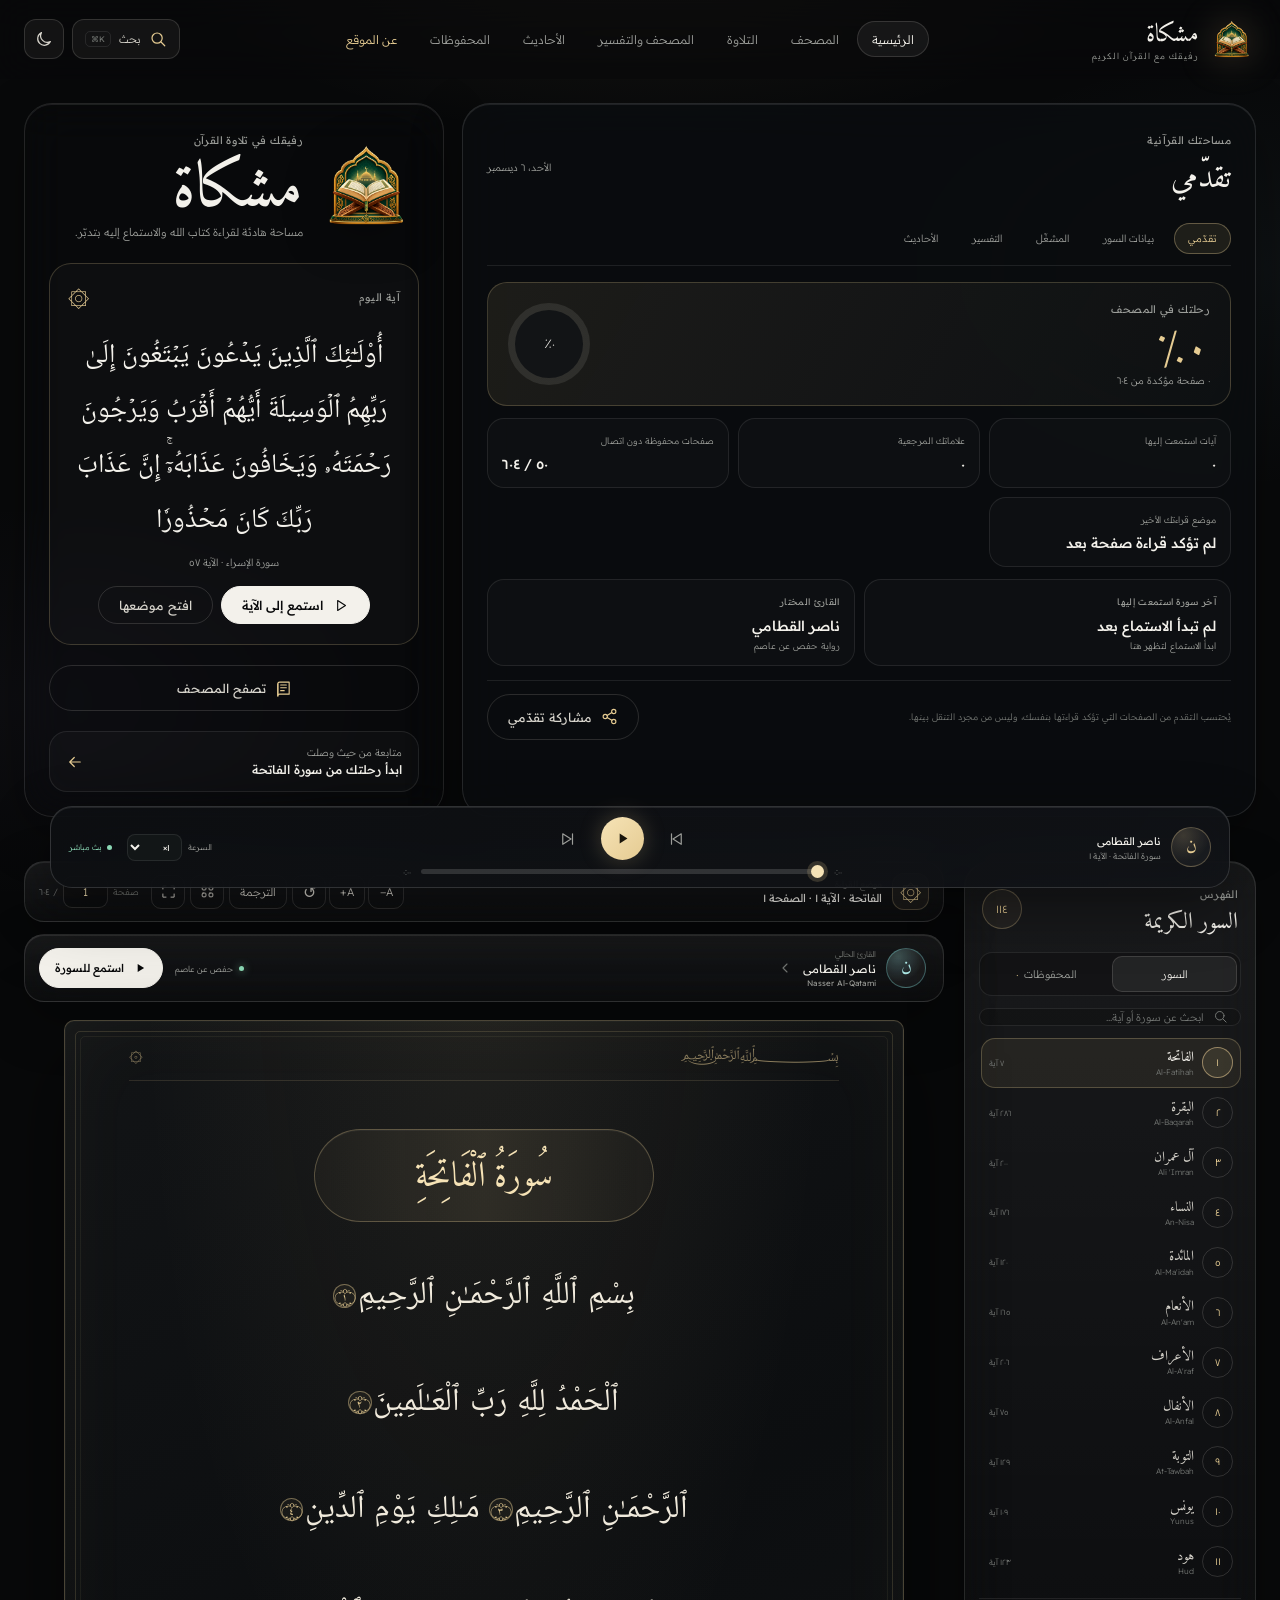
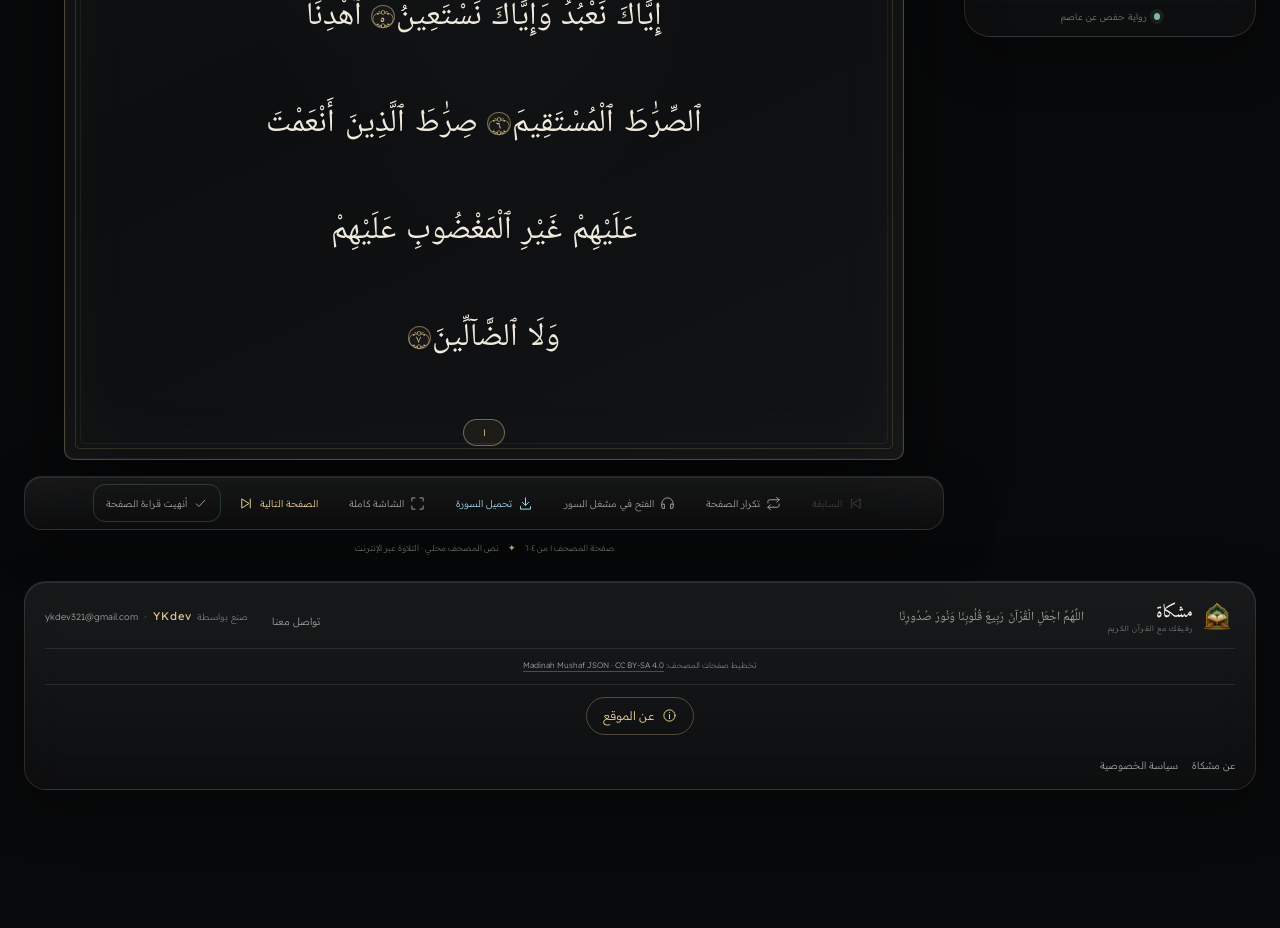
==== commit 3fd42da4: "Update to v8.3 - Fix hadith offline self-eviction (service-worker, hadith.js, app.js) - Fix tafsir r" ====
--- a/index.html
+++ b/index.html
@@ -5,7 +5,7 @@
 <meta charset="utf-8"/>
 <meta content="width=device-width, initial-scale=1, viewport-fit=cover" name="viewport"/>
 <meta content="#08090a" name="theme-color"/>
-<meta content="8.1.0" name="application-version"/>
+<meta content="8.3.0" name="application-version"/>
 <meta content="القرآن الكريم — مصحف إلكتروني بتخطيط صفحات مصحف المدينة، وتلاوات متزامنة مع الكلمات، وفهرس كامل للصفحات، وقرّاء برواية حفص عن عاصم." name="description"/>
 <meta content="dark light" name="color-scheme"/>
 <title>مشكاة | القرآن الكريم</title>
@@ -57,6 +57,8 @@
 <button class="nav-link active" data-nav="home">الرئيسية</button>
 <button class="nav-link" data-nav="reader">المصحف</button>
 <a aria-label="فتح مشغل السور" class="nav-link" data-nav="listen" href="player.html">التلاوة</a>
+<a class="nav-link" href="tafsir.html">المصحف والتفسير</a>
+<a class="nav-link" href="hadith.html">الأحاديث</a>
 <button class="nav-link" data-nav="saved">المحفوظات</button>
 <a class="nav-link nav-about" href="about.html">عن الموقع</a>
 </nav>
@@ -136,6 +138,7 @@
 <div class="tafsir-verse-box"><span class="eyebrow">الآية الكريمة</span><p id="tafsir-verse-text"></p></div>
 <article class="tafsir-text-card"><header><span class="eyebrow" id="tafsir-source-label">التفسير الميسر</span><button aria-label="استمع إلى الآية" class="icon-btn" id="tafsir-read-ayah" title="استمع إلى الآية">▷</button></header><p id="tafsir-text">اختر سورة وآية لعرض التفسير.</p></article>
 <p class="dashboard-note">الملفات مرفقة بالمشروع وتُحمّل سورة واحدة عند الطلب. هذه مجموعة بيانات مجمّعة؛ يُستحسن مراجعة النصوص مقابل طبعات موثوقة من كتب التفسير قبل الاعتماد البحثي.</p>
+<a class="btn btn-ghost dashboard-page-link" href="tafsir.html"><svg><use href="#i-book"></use></svg><span>افتح المصحف مع التفسير جنباً إلى جنب</span></a>
 </section>
 <section aria-label="الأربعون النووية" class="dashboard-view" data-view-panel="hadith" hidden="">
 <div class="hadith-heading"><span class="eyebrow">من جوامع الكلم</span><h3 id="hadith-heading-title">مكتبة الأحاديث</h3><p>متون من مجموعات حديثية معروفة، مع إظهار اسم الكتاب ورقم الحديث.</p></div>
@@ -143,6 +146,7 @@
 <label class="dashboard-select-label hadith-search-label">ابحث في الأحاديث<input id="hadith-search" placeholder="ابحث بكلمة من الحديث…" type="search"/></label>
 <div class="hadith-layout"><div class="hadith-list" id="hadith-list"><p class="dashboard-note">سيتم تجهيز الأحاديث محلياً عند فتح هذا القسم أول مرة.</p></div><article class="hadith-reading-card" id="hadith-reading-card"><span class="eyebrow">الحديث المختار</span><h3 id="hadith-title">الأربعون النووية</h3><p id="hadith-text">اختر كتاباً من القائمة لعرض متونه. تُحمّل المجموعة عند الطلب وتُحفظ محلياً بعد نجاح التنزيل.</p><small id="hadith-reference"></small></article></div>
 <p class="dashboard-note">المتون من نسخ عربية منشورة في مشروع Hadith API. بعض كتب السنن تضم الصحيح والحسن والضعيف؛ اسم الكتاب ليس حكماً على درجة كل حديث. اعرض درجة الحديث فقط عندما تكون مرفقة بمرجع موثوق.</p>
+<a class="btn btn-ghost dashboard-page-link" href="hadith.html"><svg><use href="#i-list"></use></svg><span>افتح صفحة الأحاديث الكاملة</span></a>
 </section>
 </div>
 </section>
@@ -159,7 +163,7 @@
 </div>
 <label class="search-field">
 <svg><use href="#i-search"></use></svg>
-<input aria-label="ابحث عن سورة" autocomplete="off" id="surah-search" placeholder="ابحث عن سورة..." type="search"/>
+<input aria-label="ابحث عن سورة أو آية" autocomplete="off" id="surah-search" placeholder="ابحث عن سورة أو آية..." type="search"/>
 </label>
 <div aria-live="polite" class="surah-list" id="surah-list"><div class="loading-line">يتم تجهيز الفهرس...</div></div>
 <div class="library-footer"><span class="live-dot"></span> رواية حفص عن عاصم</div>
@@ -215,7 +219,6 @@
 <div aria-label="أدوات صفحة المصحف" class="page-actions glass-panel">
 <button class="page-tool" id="previous-page" title="الصفحة السابقة"><svg class="mirror-icon"><use href="#i-next"></use></svg><span>السابقة</span></button>
 <button aria-pressed="false" class="page-tool repeat-page" id="repeat-page" title="تكرار الصفحة"><svg><use href="#i-repeat"></use></svg><span>تكرار الصفحة</span></button>
-<button class="page-tool" id="download-page-image" title="تحميل صورة الصفحة"><svg><use href="#i-download"></use></svg><span>تحميل صورة</span></button>
 <button class="page-tool" id="open-in-surah-player" title="فتح السورة الحالية في المشغل"><svg><use href="#i-headphones"></use></svg><span>الفتح في مشغل السور</span></button>
 <button class="page-tool download-audio" id="download-surah-audio" title="تحميل ملف MP3 للسورة الحالية"><svg><use href="#i-download"></use></svg><span>تحميل السورة</span></button>
 <button class="page-tool" id="focus-page-btn" title="الشاشة كاملة — تكبير صفحة المصحف"><svg><use href="#i-expand"></use></svg><span>الشاشة كاملة</span></button>
--- a/assets/styles.css
+++ b/assets/styles.css
@@ -384,6 +384,7 @@
 .search-field input { width: 100%; min-width: 0; border: 0; outline: 0; background: transparent; color: var(--ink); font-size: 10.5px; }
 .search-field input::placeholder { color: var(--muted-2); }
 .surah-list { flex: 1; overflow-y: auto; padding-inline-end: 2px; scrollbar-width: thin; scrollbar-color: rgba(var(--accent-rgb), .25) transparent; }
+.surah-list .library-verse-heading { margin: 10px 4px 6px; }
 .surah-item {
   width: 100%;
   padding: 8px 7px;
@@ -1305,3 +1306,116 @@
 body.player-standalone .main-nav .nav-link[data-nav="listen"]{border-color:rgba(var(--accent-rgb),.35);background:rgba(var(--accent-rgb),.09);color:var(--accent)}
 @media(max-width:760px){body.player-standalone .home-dashboard{padding-top:10px}body.player-standalone .dashboard-main{padding:15px;border-radius:20px}body.player-standalone .player-studio-grid{grid-template-columns:1fr 1fr;grid-template-areas:"center center" "surahs reciters";min-height:0}body.player-standalone .studio-list{max-height:250px}}
 @media(max-width:520px){.player-entry-card{padding:16px;gap:13px}.player-entry-art{width:62px;height:62px;flex-basis:62px;font-size:27px}.player-entry-copy h3{font-size:20px}body.player-standalone .player-studio-grid{grid-template-columns:1fr;grid-template-areas:"center" "surahs" "reciters"}body.player-standalone .studio-list{max-height:235px}body.player-standalone .dashboard-header h2{font-size:25px}}
+
+/* ------------------------------------------------------------
+   Audio progress bars: visible filled track (v8.2)
+   ------------------------------------------------------------ */
+.progress-row input[type=range],
+.studio-progress-block input[type=range],
+.studio-volume-row input[type=range] {
+  -webkit-appearance: none;
+  appearance: none;
+  height: 5px;
+  border-radius: 999px;
+  background: rgba(255, 255, 255, .14);
+  outline-offset: 3px;
+}
+.progress-row input[type=range]::-webkit-slider-thumb,
+.studio-progress-block input[type=range]::-webkit-slider-thumb,
+.studio-volume-row input[type=range]::-webkit-slider-thumb {
+  -webkit-appearance: none;
+  appearance: none;
+  width: 13px;
+  height: 13px;
+  border: 0;
+  border-radius: 50%;
+  background: var(--accent-strong);
+  box-shadow: 0 0 0 4px rgba(var(--accent-rgb), .18);
+  cursor: pointer;
+  transition: transform .15s ease;
+}
+.progress-row input[type=range]::-moz-range-thumb,
+.studio-progress-block input[type=range]::-moz-range-thumb,
+.studio-volume-row input[type=range]::-moz-range-thumb {
+  width: 13px;
+  height: 13px;
+  border: 0;
+  border-radius: 50%;
+  background: var(--accent-strong);
+  box-shadow: 0 0 0 4px rgba(var(--accent-rgb), .18);
+  cursor: pointer;
+}
+.progress-row input[type=range]::-moz-range-track,
+.studio-progress-block input[type=range]::-moz-range-track,
+.studio-volume-row input[type=range]::-moz-range-track { background: transparent; }
+.progress-row input[type=range]:hover::-webkit-slider-thumb,
+.studio-progress-block input[type=range]:hover::-webkit-slider-thumb { transform: scale(1.18); }
+.progress-row input[type=range]:disabled,
+.studio-progress-block input[type=range]:disabled { opacity: .45; }
+
+/* ------------------------------------------------------------
+   Links from the dashboard to the dedicated pages (v8.2)
+   ------------------------------------------------------------ */
+.dashboard-page-link { margin-top: 13px; min-height: 38px; font-size: 10.5px; }
+
+/* ------------------------------------------------------------
+   Hadith page (v8.2)
+   ------------------------------------------------------------ */
+.hadith-page { padding-bottom: 40px; }
+.hadith-hero h1 span { color: var(--accent); }
+.hadith-panel { margin: 26px 0 34px; padding: 22px; border-radius: 24px; }
+.hadith-controls { display: grid; grid-template-columns: minmax(170px, .8fr) minmax(200px, 1.2fr); gap: 10px; margin-bottom: 14px; }
+.hadith-page .hadith-layout { grid-template-columns: minmax(150px, .7fr) minmax(0, 1.6fr); }
+.hadith-page .hadith-list { max-height: 56vh; }
+.hadith-page .hadith-reading-card p { font-size: 15px; }
+.hadith-actions { display: flex; gap: 8px; margin-top: 14px; }
+.hadith-actions .btn { min-height: 34px; padding: 0 14px; font-size: 10px; }
+@media (max-width: 640px) { .hadith-controls { grid-template-columns: 1fr; } .hadith-page .hadith-list { max-height: 180px; } }
+
+/* ------------------------------------------------------------
+   Mushaf + tafsir page (v8.2)
+   ------------------------------------------------------------ */
+.tafsir-page { padding-bottom: 40px; }
+.tafsir-shell { padding-top: 18px; }
+.tafsir-tools { display: flex; align-items: center; justify-content: space-between; gap: 16px; flex-wrap: wrap; padding: 13px 18px; border-radius: 20px; }
+.tafsir-tools-title { display: grid; gap: 5px; min-width: 220px; flex: 1 1 260px; }
+.tafsir-tools-title strong { color: var(--muted); font-size: 10.5px; font-weight: 400; line-height: 1.8; }
+.tafsir-tools-controls { display: flex; align-items: flex-end; gap: 10px; flex-wrap: wrap; }
+.tafsir-tools-controls .dashboard-select-label { min-width: 140px; }
+.tafsir-tools-controls .tool-group { padding-bottom: 2px; }
+.tafsir-tools-controls .page-jump { padding-bottom: 2px; }
+.tafsir-layout { display: grid; grid-template-columns: minmax(0, 1.5fr) minmax(320px, .95fr); gap: 16px; align-items: start; margin-top: 16px; }
+.tafsir-mushaf-column { min-width: 0; display: flex; flex-direction: column; gap: 12px; }
+.tafsir-mushaf-column .mushaf-page { min-height: 880px; }
+.tafsir-page-actions { justify-content: space-between; }
+.tafsir-page-status { display: inline-flex; align-items: center; color: var(--muted-2); font-size: 9px; }
+.tafsir-side {
+  position: sticky;
+  top: 96px;
+  display: flex;
+  flex-direction: column;
+  max-height: calc(100vh - 128px);
+  padding: 15px;
+  border-radius: 24px;
+}
+.tafsir-side-head { display: flex; align-items: center; justify-content: space-between; gap: 10px; padding-bottom: 11px; border-bottom: 1px solid var(--rule); }
+.tafsir-side-head strong { display: block; margin-top: 4px; color: var(--ink); font-family: var(--serif); font-size: 19px; font-weight: 400; }
+.tafsir-side-count { color: var(--muted-2); font-size: 8.5px; white-space: nowrap; }
+.tafsir-entries { margin-top: 12px; overflow-y: auto; display: flex; flex-direction: column; gap: 10px; padding-inline-end: 3px; scrollbar-width: thin; scrollbar-color: rgba(var(--accent-rgb), .25) transparent; }
+.tafsir-entry { border: 1px solid var(--rule); border-radius: 16px; padding: 13px 14px; background: rgba(255, 255, 255, .02); scroll-margin-top: 6px; transition: border-color .2s, background-color .2s; }
+.tafsir-entry.active { border-color: rgba(var(--accent-rgb), .5); background: rgba(var(--accent-rgb), .07); }
+.tafsir-entry header { display: flex; align-items: center; justify-content: space-between; gap: 8px; }
+.tafsir-entry-ref { color: var(--accent); font-size: 9.5px; }
+.tafsir-entry-source { color: var(--muted-2); font-size: 7.5px; white-space: nowrap; }
+.tafsir-entry .entry-verse { margin: 9px 0 0; color: var(--ink); font: 17px/2 var(--quran); }
+.tafsir-entry .entry-tafsir { margin: 8px 0 0; padding-top: 9px; border-top: 1px dashed var(--rule); color: var(--ink-soft); font: 12.5px/2.05 var(--quran); white-space: pre-wrap; }
+@media (max-width: 1020px) {
+  .tafsir-layout { grid-template-columns: 1fr; }
+  .tafsir-side { position: static; max-height: none; }
+  .tafsir-entries { max-height: 60vh; }
+  .tafsir-mushaf-column .mushaf-page { min-height: 0; }
+}
+@media (max-width: 640px) {
+  .tafsir-tools { padding: 11px 13px; }
+  .tafsir-tools-controls .dashboard-select-label { min-width: 120px; flex: 1 1 130px; }
+}
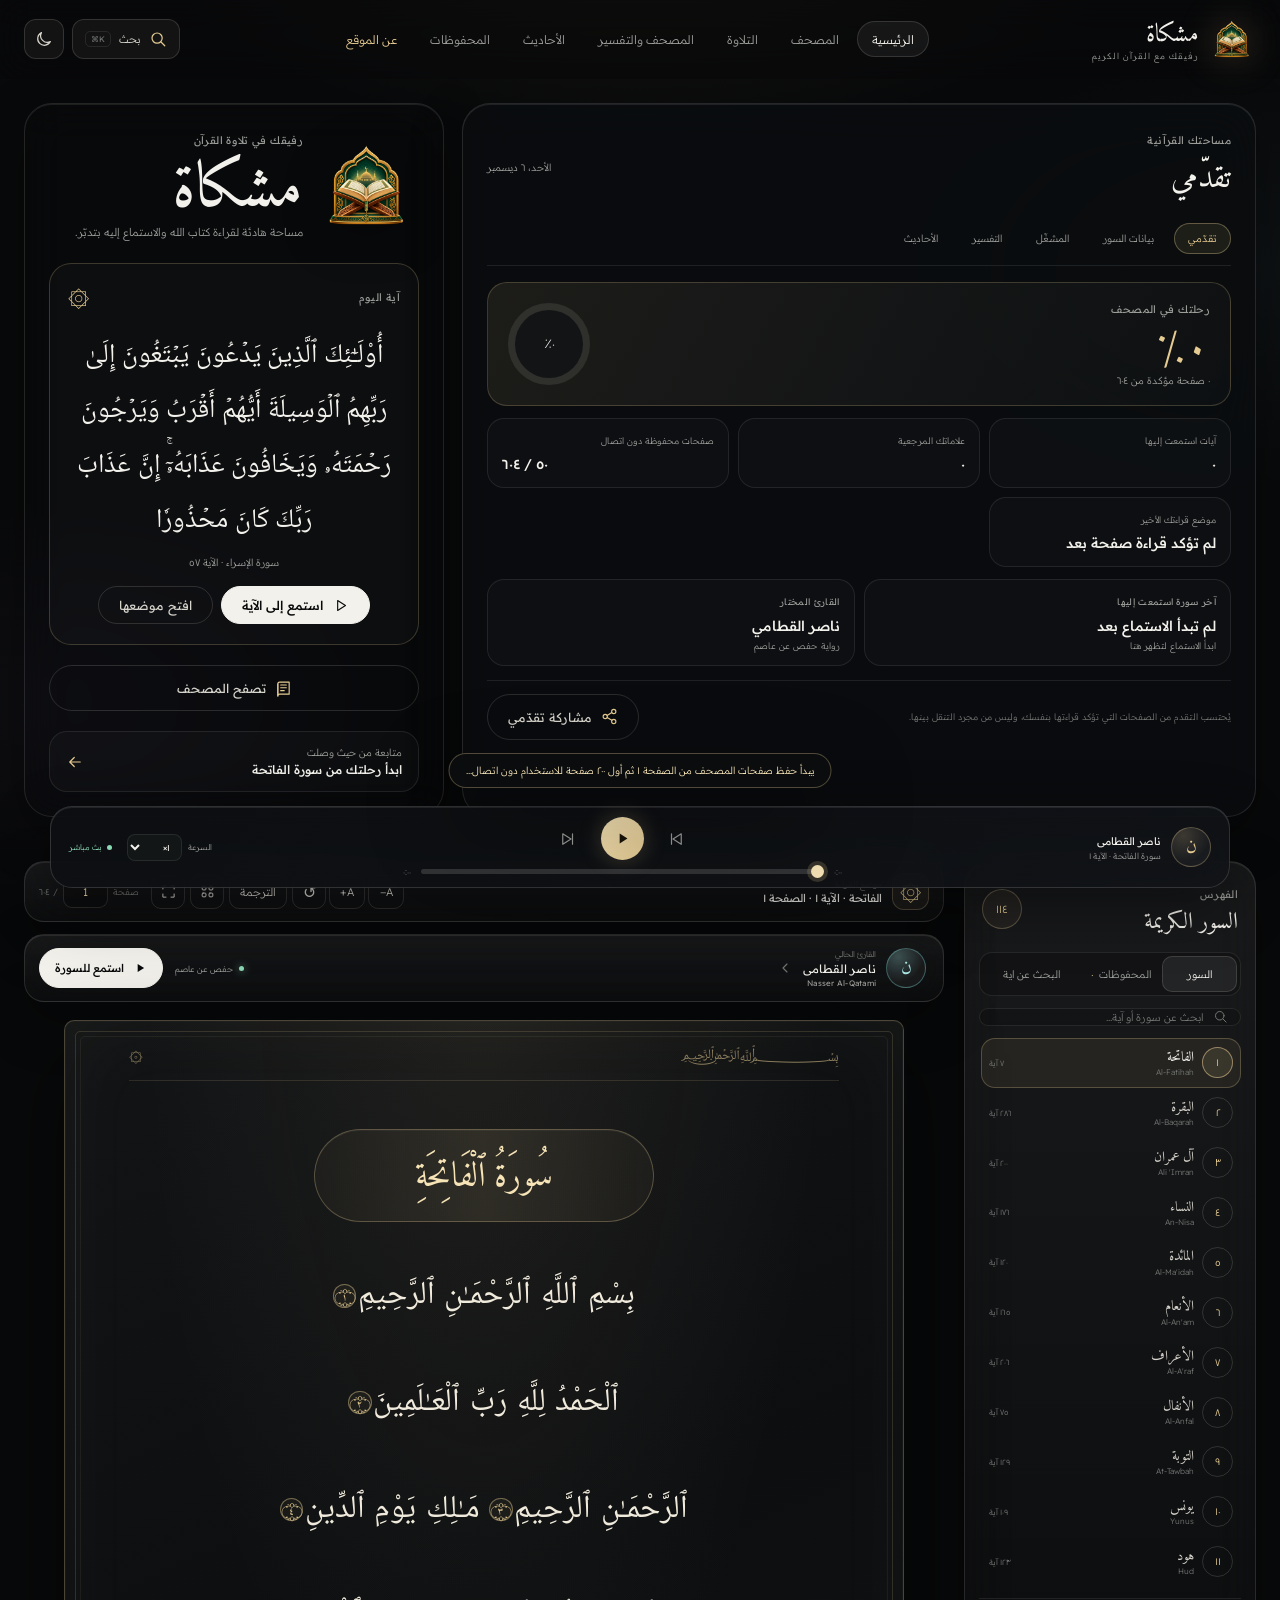
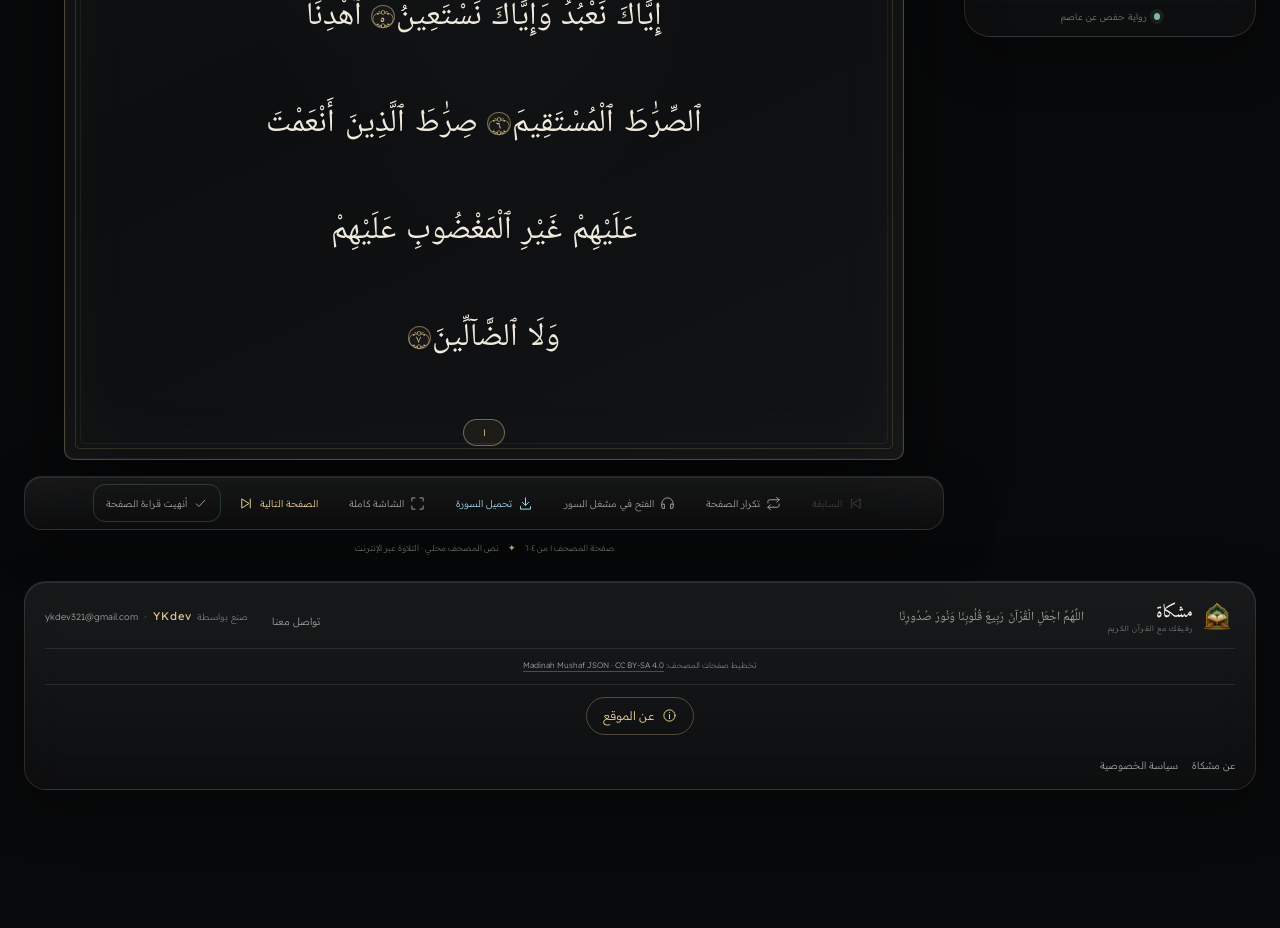
==== commit c1b9a8d3: "Add verse search tab beside surahs and bookmarks" ====
--- a/index.html
+++ b/index.html
@@ -160,6 +160,7 @@
 <div aria-label="فهرس المصحف" class="library-tabs" role="tablist">
 <button aria-selected="true" class="library-tab active" data-library="surahs" role="tab">السور</button>
 <button aria-selected="false" class="library-tab" data-library="bookmarks" role="tab">المحفوظات <span id="bookmark-count">٠</span></button>
+<button aria-haspopup="dialog" aria-selected="false" class="library-tab" data-library="verse-search" id="verse-search-tab" role="tab" type="button">البحث عن اية</button>
 </div>
 <label class="search-field">
 <svg><use href="#i-search"></use></svg>
--- a/assets/styles.css
+++ b/assets/styles.css
@@ -361,7 +361,7 @@
 .panel-heading h2 { margin: 3px 0 0; color: var(--ink); font-family: var(--serif); font-size: 23px; font-weight: 400; line-height: 1.3; }
 .surah-count { width: 40px; height: 40px; flex: 0 0 40px; display: grid; place-items: center; border: 1px solid rgba(var(--accent-rgb), .3); border-radius: 50%; background: rgba(var(--accent-rgb), .06); color: var(--accent); font-size: 11px; }
 .library-close { display: none; }
-.library-tabs { display: grid; grid-template-columns: 1fr 1fr; gap: 3px; padding: 3px; border: 1px solid var(--rule); border-radius: 13px; background: rgba(0, 0, 0, .18); }
+.library-tabs { display: grid; grid-template-columns: 1fr 1fr 1.3fr; gap: 3px; padding: 3px; border: 1px solid var(--rule); border-radius: 13px; background: rgba(0, 0, 0, .18); }
 .library-tab { min-height: 36px; border: 1px solid transparent; border-radius: 10px; background: transparent; color: var(--muted); font-size: 10.5px; cursor: pointer; transition: .2s; }
 .library-tab:hover { color: var(--ink); }
 .library-tab.active { border-color: var(--faint); background: rgba(255, 255, 255, .07); color: var(--ink); }
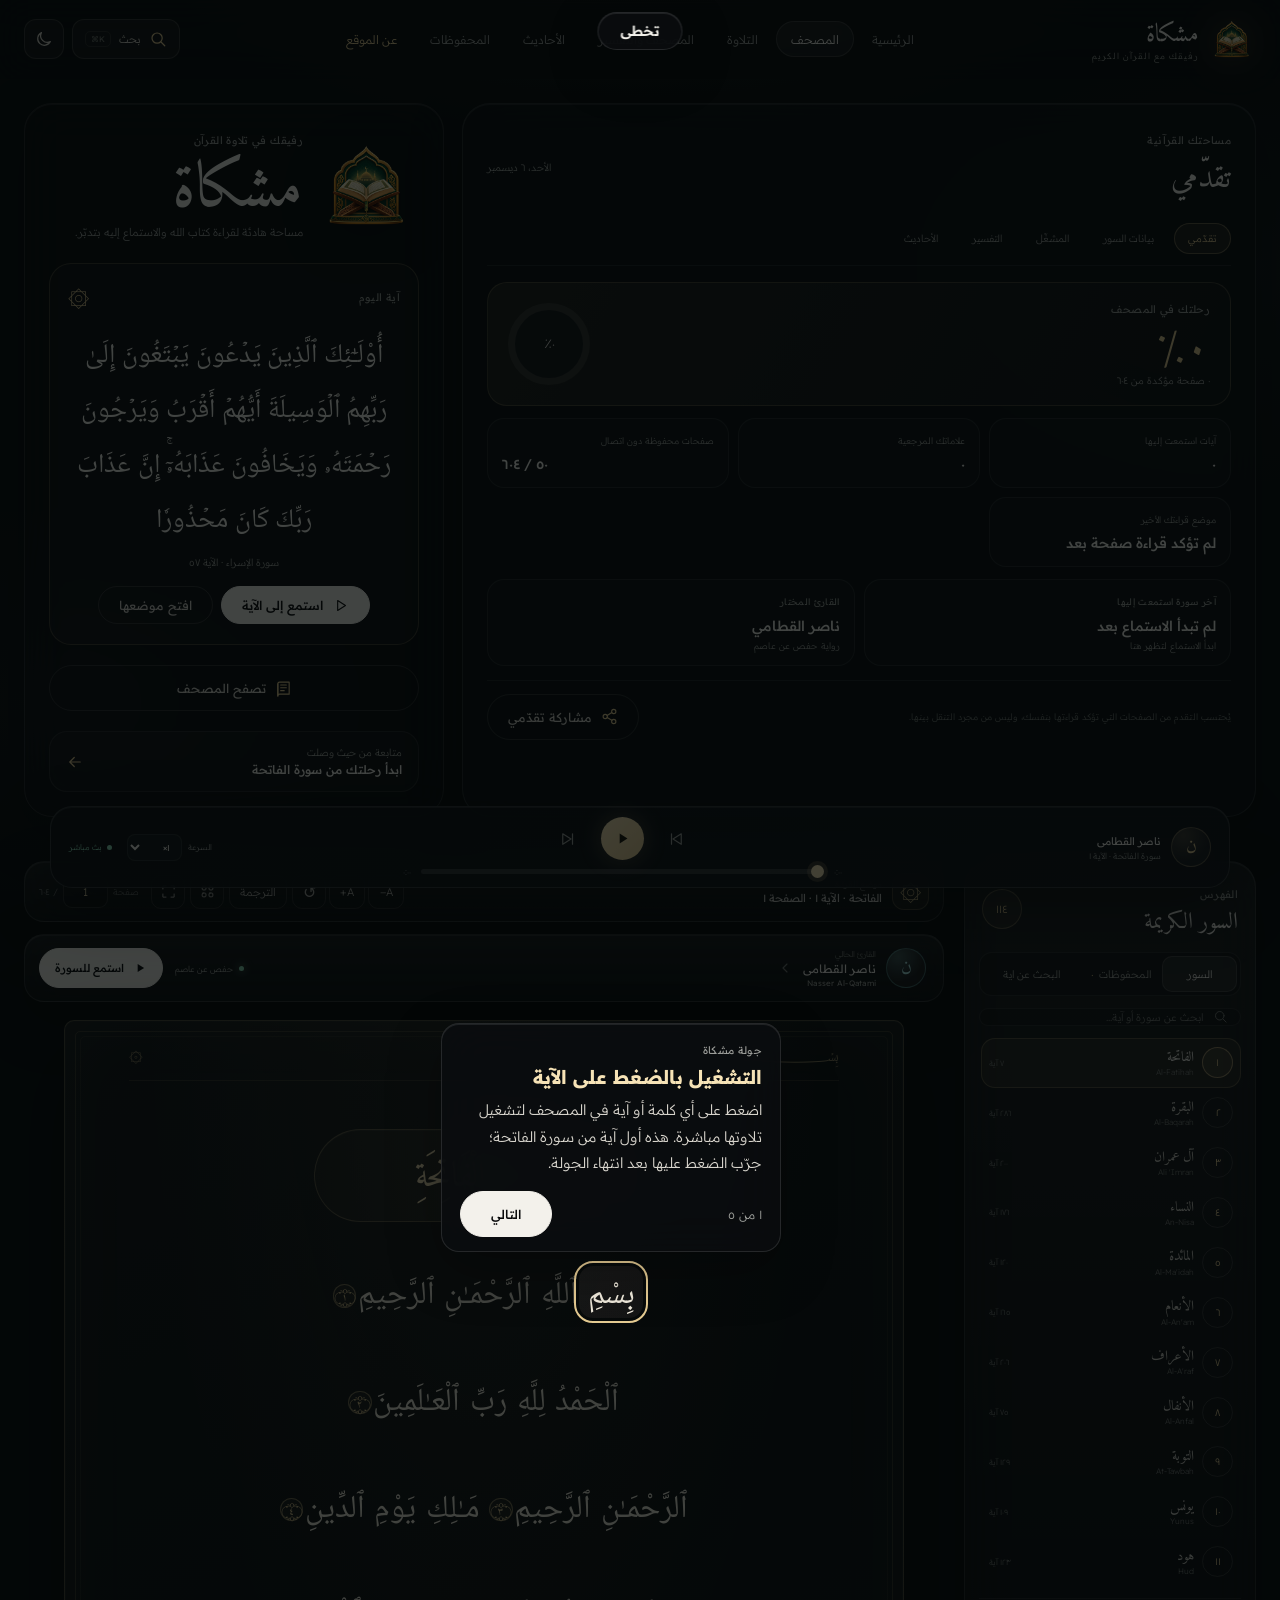
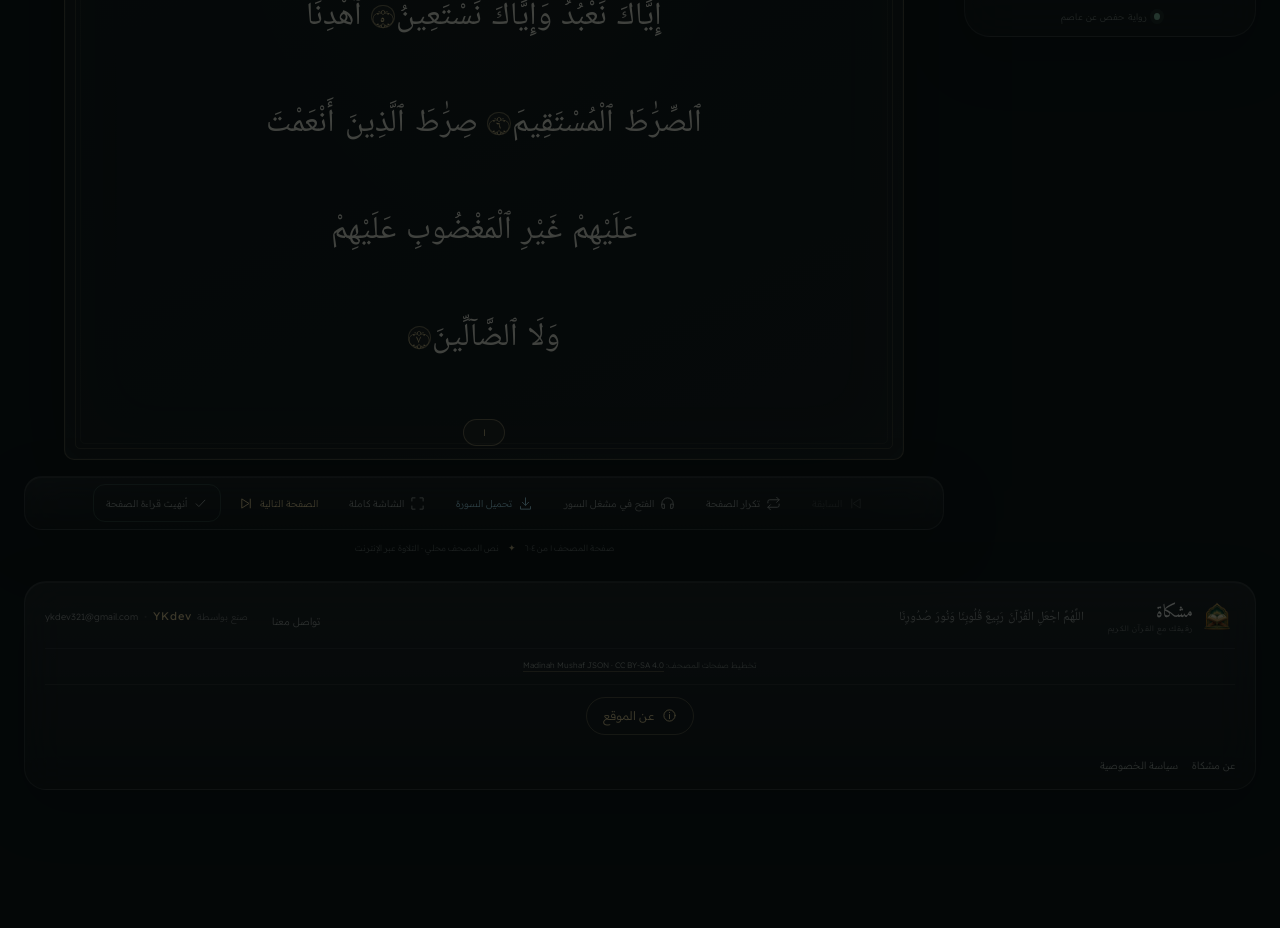
==== commit 2be0d684: "Add a first-visit guided tour with skip and one-time display" ====
--- a/index.html
+++ b/index.html
@@ -5,7 +5,7 @@
 <meta charset="utf-8"/>
 <meta content="width=device-width, initial-scale=1, viewport-fit=cover" name="viewport"/>
 <meta content="#08090a" name="theme-color"/>
-<meta content="8.3.0" name="application-version"/>
+<meta content="8.4.0" name="application-version"/>
 <meta content="القرآن الكريم — مصحف إلكتروني بتخطيط صفحات مصحف المدينة، وتلاوات متزامنة مع الكلمات، وفهرس كامل للصفحات، وقرّاء برواية حفص عن عاصم." name="description"/>
 <meta content="dark light" name="color-scheme"/>
 <title>مشكاة | القرآن الكريم</title>
--- a/assets/styles.css
+++ b/assets/styles.css
@@ -1419,3 +1419,19 @@
   .tafsir-tools { padding: 11px 13px; }
   .tafsir-tools-controls .dashboard-select-label { min-width: 120px; flex: 1 1 130px; }
 }
+
+/* First-visit onboarding tour */
+.tour-catch { position: fixed; inset: 0; z-index: 150; background: transparent; }
+.tour-spotlight { position: fixed; z-index: 151; pointer-events: none; border-radius: 14px; box-shadow: 0 0 0 9999px rgba(4, 7, 8, .74); outline: 2px solid var(--accent); outline-offset: 3px; animation: tour-spotlight-pulse 1.6s ease-in-out infinite; }
+@keyframes tour-spotlight-pulse { 0%, 100% { outline-color: var(--accent); } 50% { outline-color: rgba(var(--accent-rgb), .35); } }
+.tour-card { position: fixed; z-index: 152; width: min(340px, calc(100vw - 32px)); padding: 18px 18px 14px; border-radius: 18px; background: var(--glass-strong); border: 1px solid var(--glass-border); box-shadow: var(--glass-shadow); backdrop-filter: blur(var(--blur)); -webkit-backdrop-filter: blur(var(--blur)); color: var(--ink); text-align: start; }
+.tour-card-eyebrow { display: block; margin-bottom: 6px; }
+.tour-card-title { margin: 0 0 8px; font-size: 19px; font-weight: 700; color: var(--accent-strong); }
+.tour-card-body { margin: 0 0 14px; font-size: 14.5px; line-height: 1.85; color: var(--ink-soft); }
+.tour-card-footer { display: flex; align-items: center; justify-content: space-between; gap: 10px; }
+.tour-card-counter { font-size: 12.5px; color: var(--muted); }
+.tour-card-next { min-width: 92px; }
+.tour-card-next:disabled { opacity: .55; cursor: wait; }
+.tour-skip { position: fixed; top: 12px; left: 50%; transform: translateX(-50%); z-index: 153; padding: 9px 22px; border-radius: 999px; border: 1px solid var(--glass-border); background: var(--glass-strong); color: var(--ink); font-family: var(--sans); font-size: 14px; font-weight: 600; cursor: pointer; box-shadow: var(--glass-shadow); backdrop-filter: blur(var(--blur)); -webkit-backdrop-filter: blur(var(--blur)); }
+.tour-skip:hover { color: var(--accent-strong); border-color: rgba(var(--accent-rgb), .45); }
+@media (prefers-reduced-motion: reduce) { .tour-spotlight { animation: none; } }
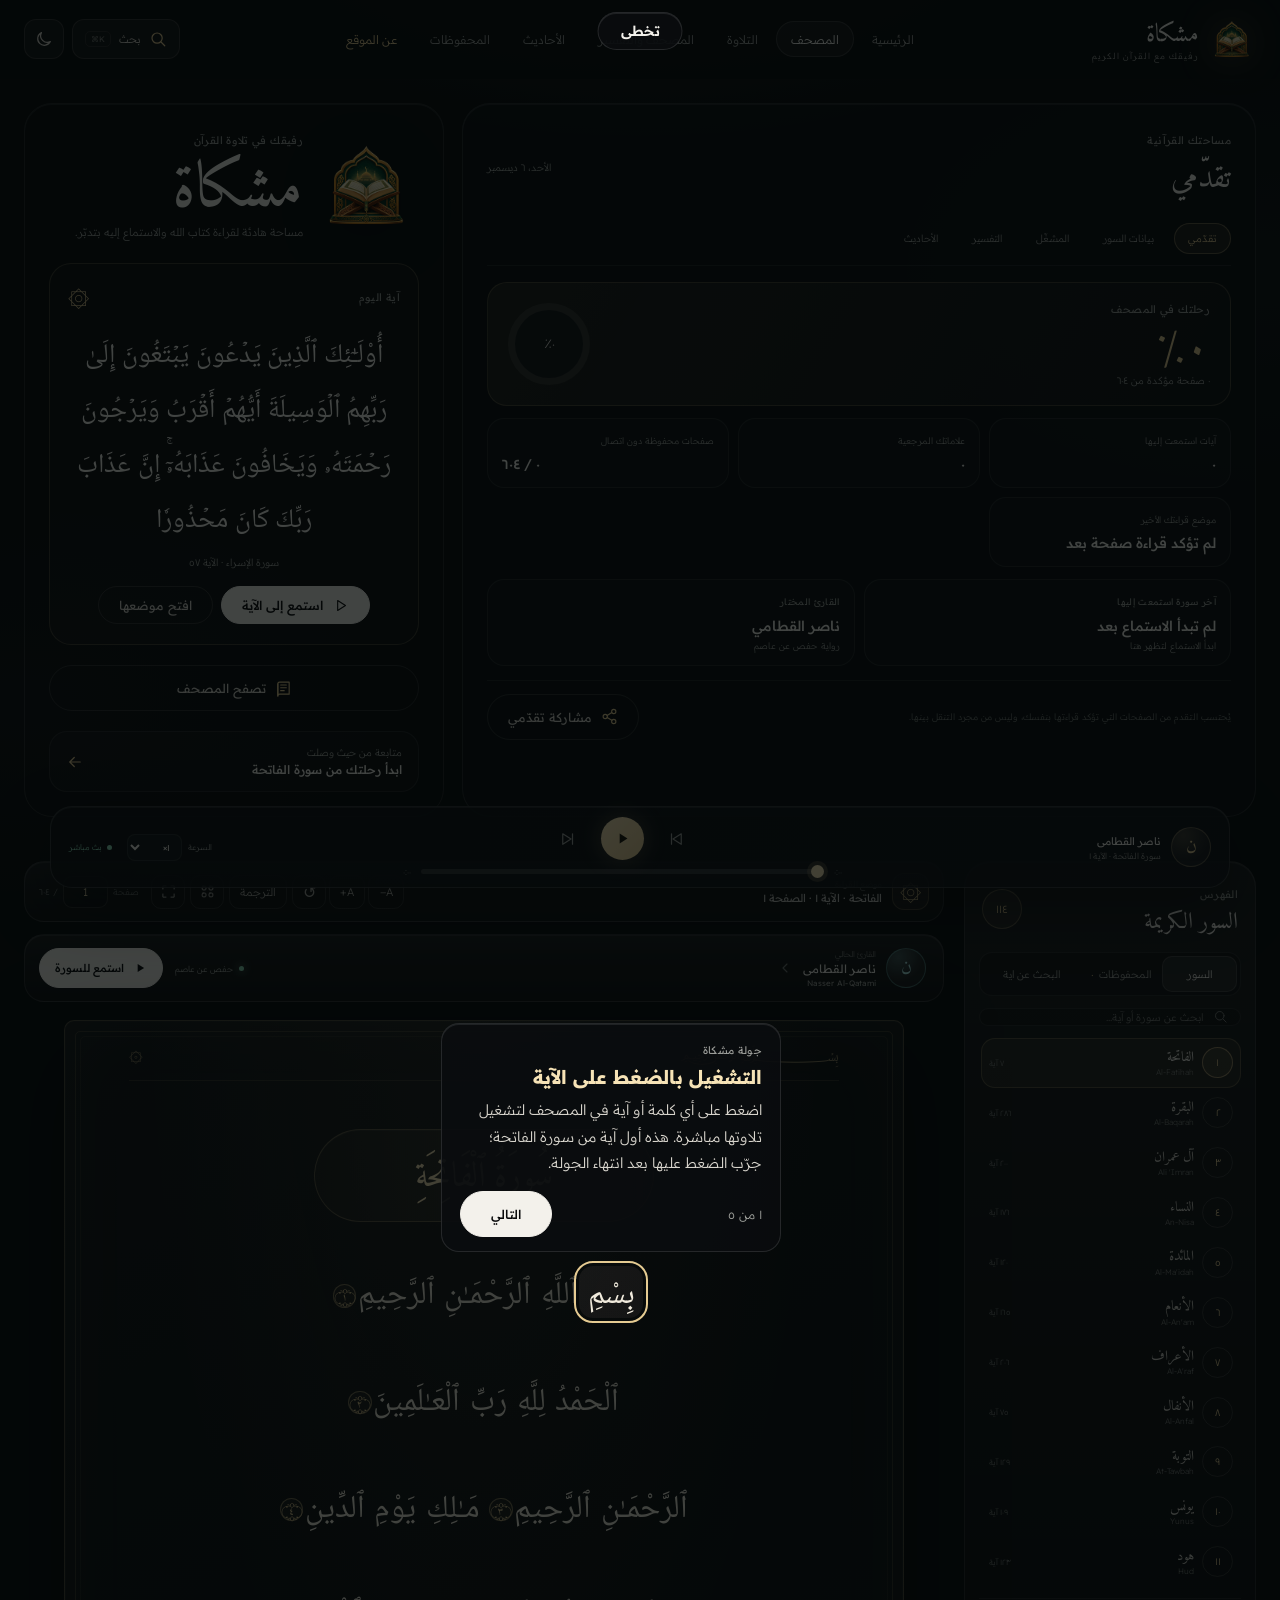
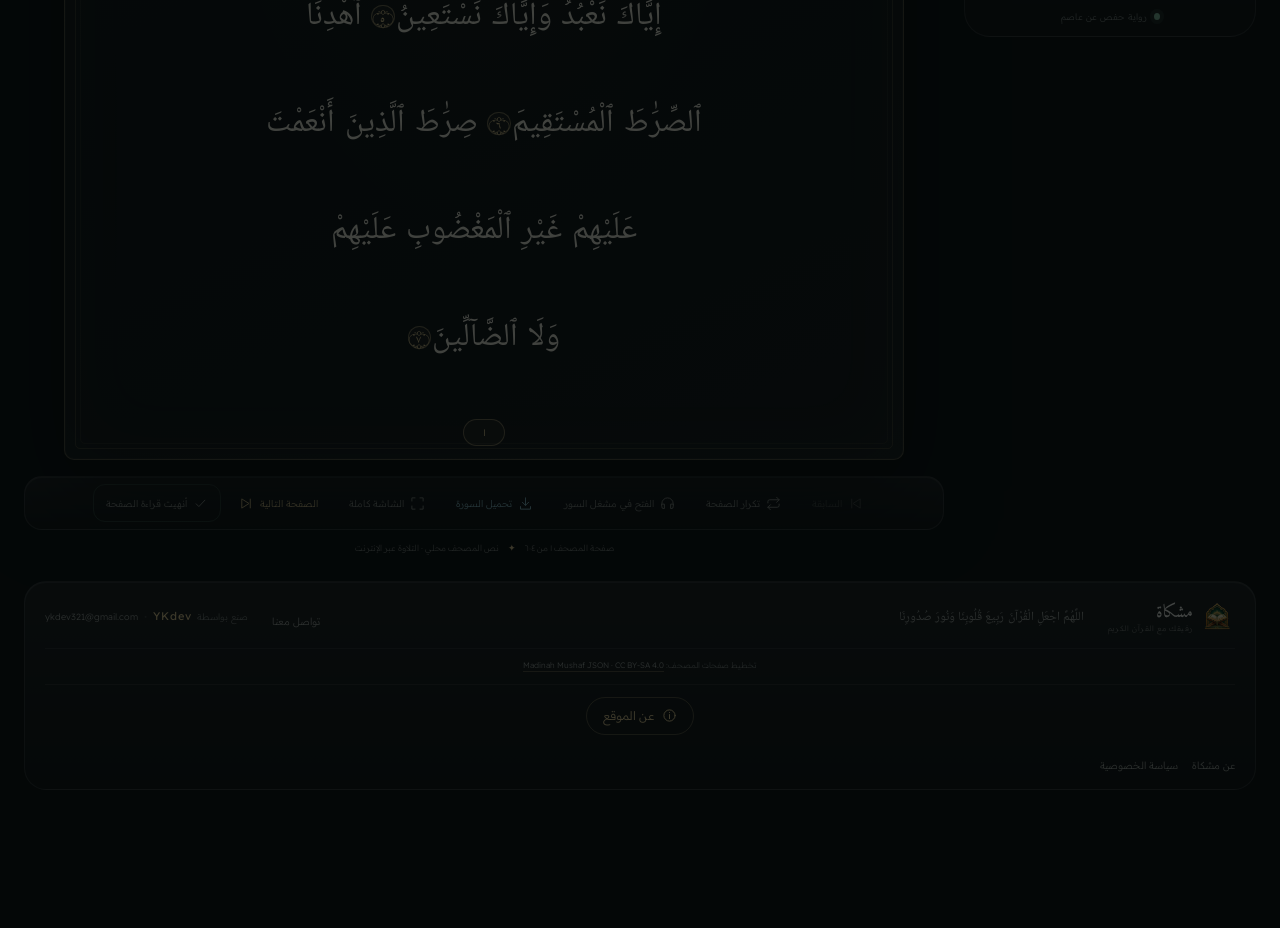
==== commit ab1abaaf: "Lite mode for weak devices, staged mushaf page download (3 surahs per minute, current surah first), " ====
--- a/index.html
+++ b/index.html
@@ -5,14 +5,30 @@
 <meta charset="utf-8"/>
 <meta content="width=device-width, initial-scale=1, viewport-fit=cover" name="viewport"/>
 <meta content="#08090a" name="theme-color"/>
-<meta content="8.4.0" name="application-version"/>
+<meta content="8.5.0" name="application-version"/>
+<meta property="og:site_name" content="مشكاة"/>
+<meta property="og:type" content="website"/>
+<meta property="og:locale" content="ar_AR"/>
+<meta property="og:title" content="مشكاة | القرآن الكريم"/>
+<meta property="og:description" content="القرآن الكريم — مصحف إلكتروني بتخطيط صفحات مصحف المدينة، وتلاوات متزامنة مع الكلمات، وفهرس كامل للصفحات، وقرّاء برواية حفص عن عاصم."/>
+<meta property="og:url" content="https://quran-meshkah.pages.dev/"/>
+<meta property="og:image" content="https://quran-meshkah.pages.dev/icons/og-cover.jpg"/>
+<meta property="og:image:width" content="1200"/>
+<meta property="og:image:height" content="630"/>
+<meta property="og:image:alt" content="شعار مشكاة — مصحف إلكتروني للقرآن الكريم"/>
+<meta name="twitter:card" content="summary_large_image"/>
+<meta name="twitter:title" content="مشكاة | القرآن الكريم"/>
+<meta name="twitter:description" content="القرآن الكريم — مصحف إلكتروني بتخطيط صفحات مصحف المدينة، وتلاوات متزامنة مع الكلمات، وفهرس كامل للصفحات، وقرّاء برواية حفص عن عاصم."/>
+<meta name="twitter:image" content="https://quran-meshkah.pages.dev/icons/og-cover.jpg"/>
+
 <meta content="القرآن الكريم — مصحف إلكتروني بتخطيط صفحات مصحف المدينة، وتلاوات متزامنة مع الكلمات، وفهرس كامل للصفحات، وقرّاء برواية حفص عن عاصم." name="description"/>
 <meta content="dark light" name="color-scheme"/>
 <title>مشكاة | القرآن الكريم</title>
-<link href="icons/logo-mishkat.png" rel="icon" type="image/png"/>
+<link href="icons/logo-mishkat-256.png" rel="icon" type="image/png"/>
 <link href="manifest.webmanifest" rel="manifest"/>
 <link as="font" crossorigin="" href="assets/fonts/readex-pro-ar.woff2" rel="preload" type="font/woff2"/>
 <link as="font" crossorigin="" href="assets/fonts/noto-naskh-arabic-ar.woff2" rel="preload" type="font/woff2"/>
+<script>(function(){try{var d=document.documentElement,q=new URLSearchParams(location.search).get('lite'),K='mishkat.lite.v1';if(q==='1'||q==='0')localStorage.setItem(K,q);else if(q==='auto')localStorage.removeItem(K);var o=localStorage.getItem(K),c=navigator.connection||{},m=navigator.deviceMemory,h=navigator.hardwareConcurrency,r=window.matchMedia&&matchMedia('(prefers-reduced-motion: reduce)').matches,lite=o==='1'?true:o==='0'?false:!!((m&&m<4)||(h&&h<=2)||c.saveData||r);if(lite)d.classList.add('lite')}catch(e){}})();</script>
 <link href="assets/styles.css" rel="stylesheet"/>
 </head>
 <body>
@@ -50,7 +66,7 @@
 <svg><use href="#i-menu"></use></svg>
 </button>
 <a aria-label="القرآن الكريم — الصفحة الرئيسية" class="brand" href="index.html">
-<img alt="" class="brand-logo" height="46" src="icons/logo-mishkat.png" width="46"/>
+<img alt="" class="brand-logo" height="46" src="icons/logo-mishkat-256.png" width="46"/>
 <span class="brand-copy"><strong>مشكاة</strong><small>رفيقك مع القرآن الكريم</small></span>
 </a>
 <nav aria-label="التنقل الرئيسي" class="main-nav">
@@ -74,7 +90,7 @@
 <section aria-label="لوحة مشكاة الرئيسية" class="home-dashboard" id="home-dashboard">
 <div class="home-intro glass-panel">
 <div class="home-brand-lockup">
-<img alt="شعار مشكاة" height="104" src="icons/logo-mishkat.png" width="104"/>
+<img alt="شعار مشكاة" height="104" src="icons/logo-mishkat-256.png" width="104"/>
 <div><span class="eyebrow">رفيقك في تلاوة القرآن</span><h1>مشكاة</h1><p>مساحة هادئة لقراءة كتاب الله والاستماع إليه بتدبّر.</p></div>
 </div>
 <div class="daily-verse-box">
@@ -230,7 +246,7 @@
 </section>
 <footer class="site-footer glass-panel">
 <div class="footer-brand">
-<img alt="" height="34" src="icons/logo-mishkat.png" width="34"/>
+<img alt="" height="34" src="icons/logo-mishkat-256.png" width="34"/>
 <div><strong>مشكاة</strong><small>رفيقك مع القرآن الكريم</small></div>
 </div>
 <p class="footer-dua">اللَّهُمَّ اجْعَلِ الْقُرْآنَ رَبِيعَ قُلُوبِنَا وَنُورَ صُدُورِنَا</p>
--- a/assets/styles.css
+++ b/assets/styles.css
@@ -1435,3 +1435,89 @@
 .tour-skip { position: fixed; top: 12px; left: 50%; transform: translateX(-50%); z-index: 153; padding: 9px 22px; border-radius: 999px; border: 1px solid var(--glass-border); background: var(--glass-strong); color: var(--ink); font-family: var(--sans); font-size: 14px; font-weight: 600; cursor: pointer; box-shadow: var(--glass-shadow); backdrop-filter: blur(var(--blur)); -webkit-backdrop-filter: blur(var(--blur)); }
 .tour-skip:hover { color: var(--accent-strong); border-color: rgba(var(--accent-rgb), .45); }
 @media (prefers-reduced-motion: reduce) { .tour-spotlight { animation: none; } }
+
+/* ===== v8.5: cross-page mini player + actionable audio errors ===== */
+.continuity-bar {
+  position: fixed;
+  inset-inline: 12px;
+  bottom: calc(12px + env(safe-area-inset-bottom, 0px));
+  z-index: 85;
+  display: flex;
+  align-items: center;
+  gap: 10px;
+  max-width: 560px;
+  margin-inline: auto;
+  padding: 8px 10px;
+  border-radius: 16px;
+  background: var(--glass-strong);
+  border: 1px solid var(--glass-border);
+  box-shadow: var(--glass-shadow);
+  backdrop-filter: blur(var(--blur));
+  -webkit-backdrop-filter: blur(var(--blur));
+  color: var(--ink);
+  font-family: var(--sans);
+}
+body.has-continuity-bar { padding-bottom: 84px; }
+.continuity-toggle {
+  width: 40px;
+  height: 40px;
+  flex: 0 0 40px;
+  display: inline-grid;
+  place-items: center;
+  border: none;
+  border-radius: 50%;
+  background: var(--accent);
+  color: var(--accent-ink);
+  cursor: pointer;
+  transition: background-color .2s, transform .2s;
+}
+.continuity-toggle:hover { background: var(--accent-strong); transform: translateY(-1px); }
+.continuity-toggle svg { width: 19px; height: 19px; }
+.continuity-copy { flex: 1 1 auto; min-width: 0; display: flex; flex-direction: column; gap: 2px; }
+.continuity-copy strong { font-size: 13.5px; font-weight: 500; white-space: nowrap; overflow: hidden; text-overflow: ellipsis; }
+.continuity-copy small { color: var(--muted); font-size: 11px; line-height: 1.6; white-space: nowrap; overflow: hidden; text-overflow: ellipsis; }
+.continuity-bar.continuity-error .continuity-copy small { color: var(--rose); white-space: normal; }
+.continuity-time { color: var(--accent); font-size: 12px; font-variant-numeric: tabular-nums; flex: 0 0 auto; }
+.continuity-open, .continuity-close {
+  width: 32px;
+  height: 32px;
+  flex: 0 0 32px;
+  display: inline-grid;
+  place-items: center;
+  border: 1px solid var(--faint);
+  border-radius: 10px;
+  background: transparent;
+  color: var(--muted);
+  cursor: pointer;
+  transition: background-color .2s, border-color .2s, color .2s;
+}
+.continuity-open:hover, .continuity-close:hover { color: var(--accent-strong); border-color: rgba(var(--accent-rgb), .42); background: var(--wash); }
+.continuity-open svg, .continuity-close svg { width: 16px; height: 16px; }
+body.light-theme .continuity-bar { background: rgba(250, 247, 240, .94); border-color: rgba(23, 26, 24, .14); }
+
+.reader-message { display: flex; flex-wrap: wrap; align-items: center; gap: 6px 12px; justify-content: space-between; }
+.reader-message[hidden] { display: none; }
+.reader-message-text { flex: 1 1 220px; }
+.reader-message-actions { display: flex; gap: 8px; flex: 0 0 auto; }
+.reader-message-btn {
+  border: 1px solid rgba(var(--accent-rgb), .45);
+  border-radius: 10px;
+  background: rgba(var(--accent-rgb), .12);
+  color: var(--accent-strong);
+  padding: 5px 12px;
+  font-family: inherit;
+  font-size: 10.5px;
+  line-height: 1.6;
+  cursor: pointer;
+  transition: background-color .2s, border-color .2s;
+}
+.reader-message-btn:hover { background: rgba(var(--accent-rgb), .22); border-color: rgba(var(--accent-rgb), .65); }
+
+
+/* Lite mode (weak devices only: <4GB RAM, <=2 CPU cores, data saver or reduced motion).
+   Same layout and colours; blur, motion and heavy shadows are switched off. */
+html.lite *, html.lite *::before, html.lite *::after { animation: none !important; transition: none !important; -webkit-backdrop-filter: none !important; backdrop-filter: none !important; scroll-behavior: auto !important; }
+html.lite .hero-aura { filter: none !important; }
+html.lite body { --glass-shadow: inset 0 1px 0 rgba(255, 255, 255, .09); }
+html.lite body.light-theme { --glass-shadow: inset 0 1px 0 rgba(255, 255, 255, .85); }
+html.lite body:not(.light-theme) .topbar { background: rgba(8, 9, 10, .86); }
